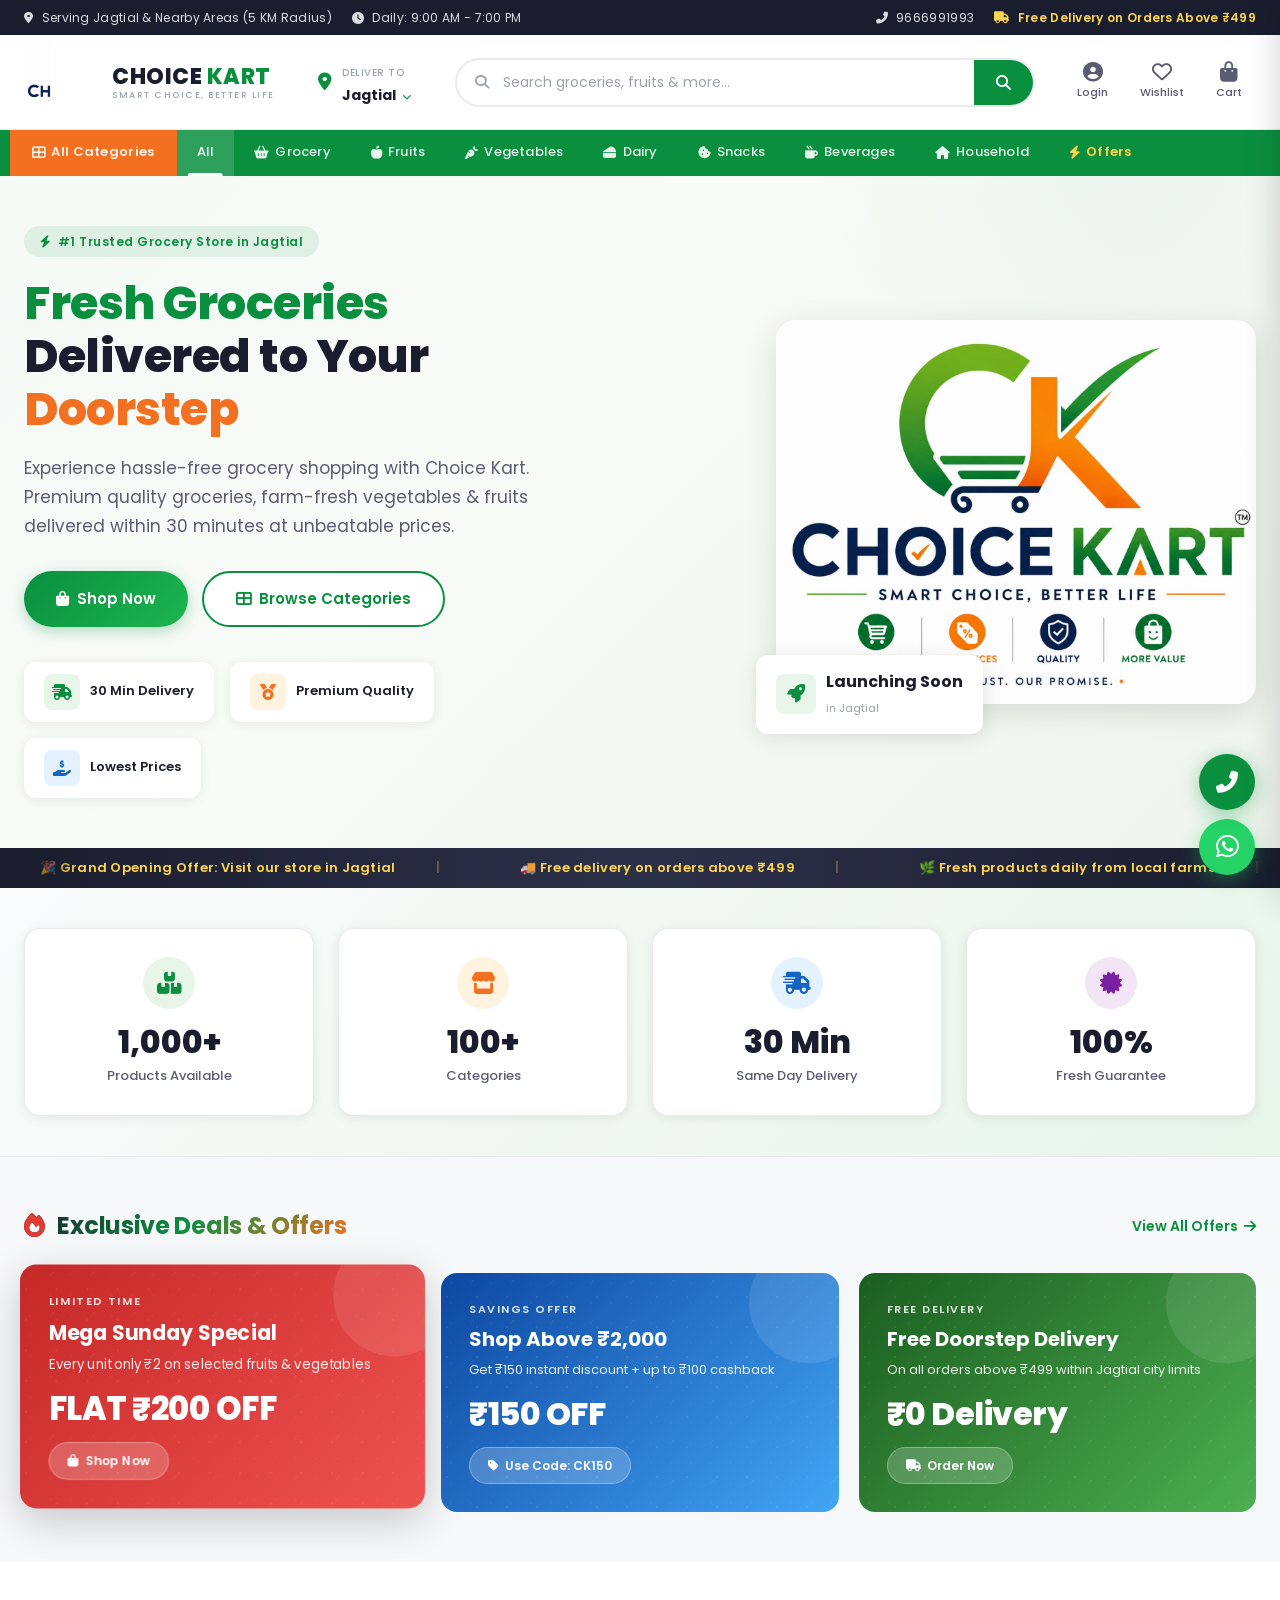
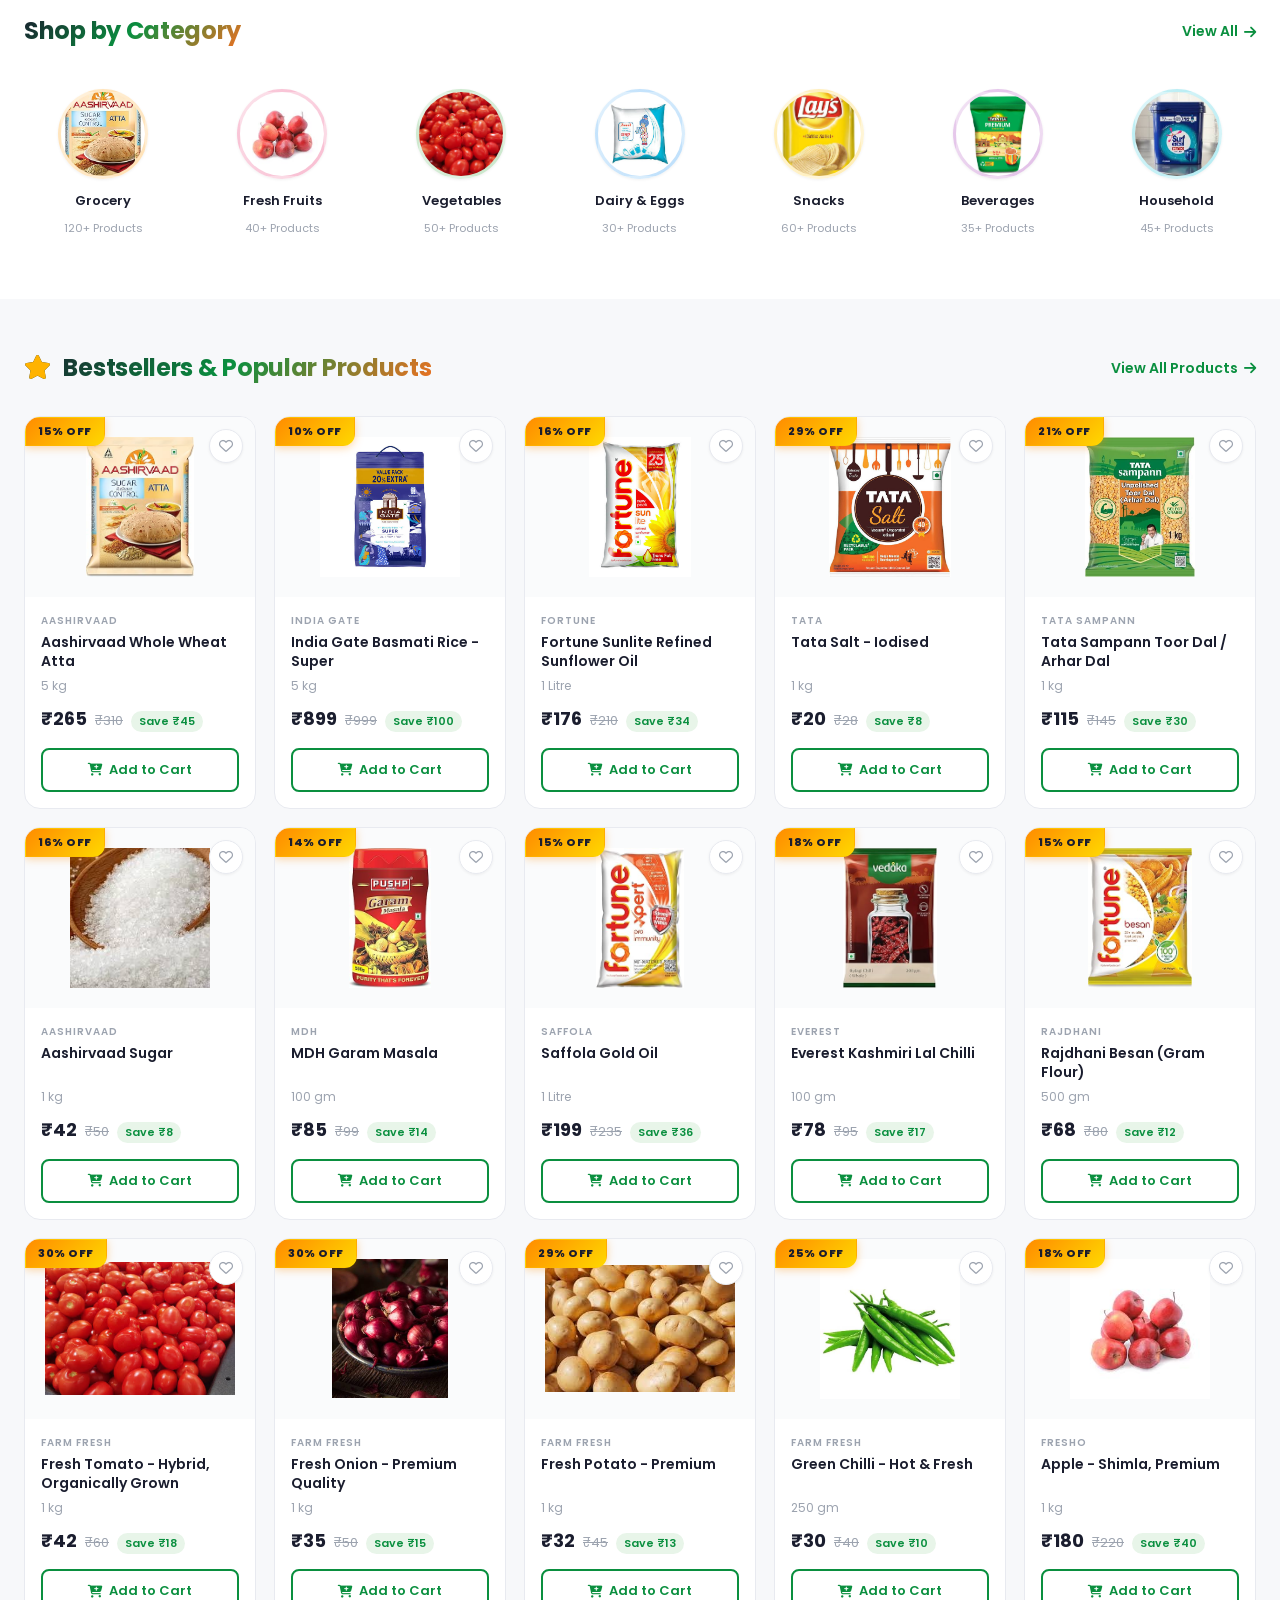
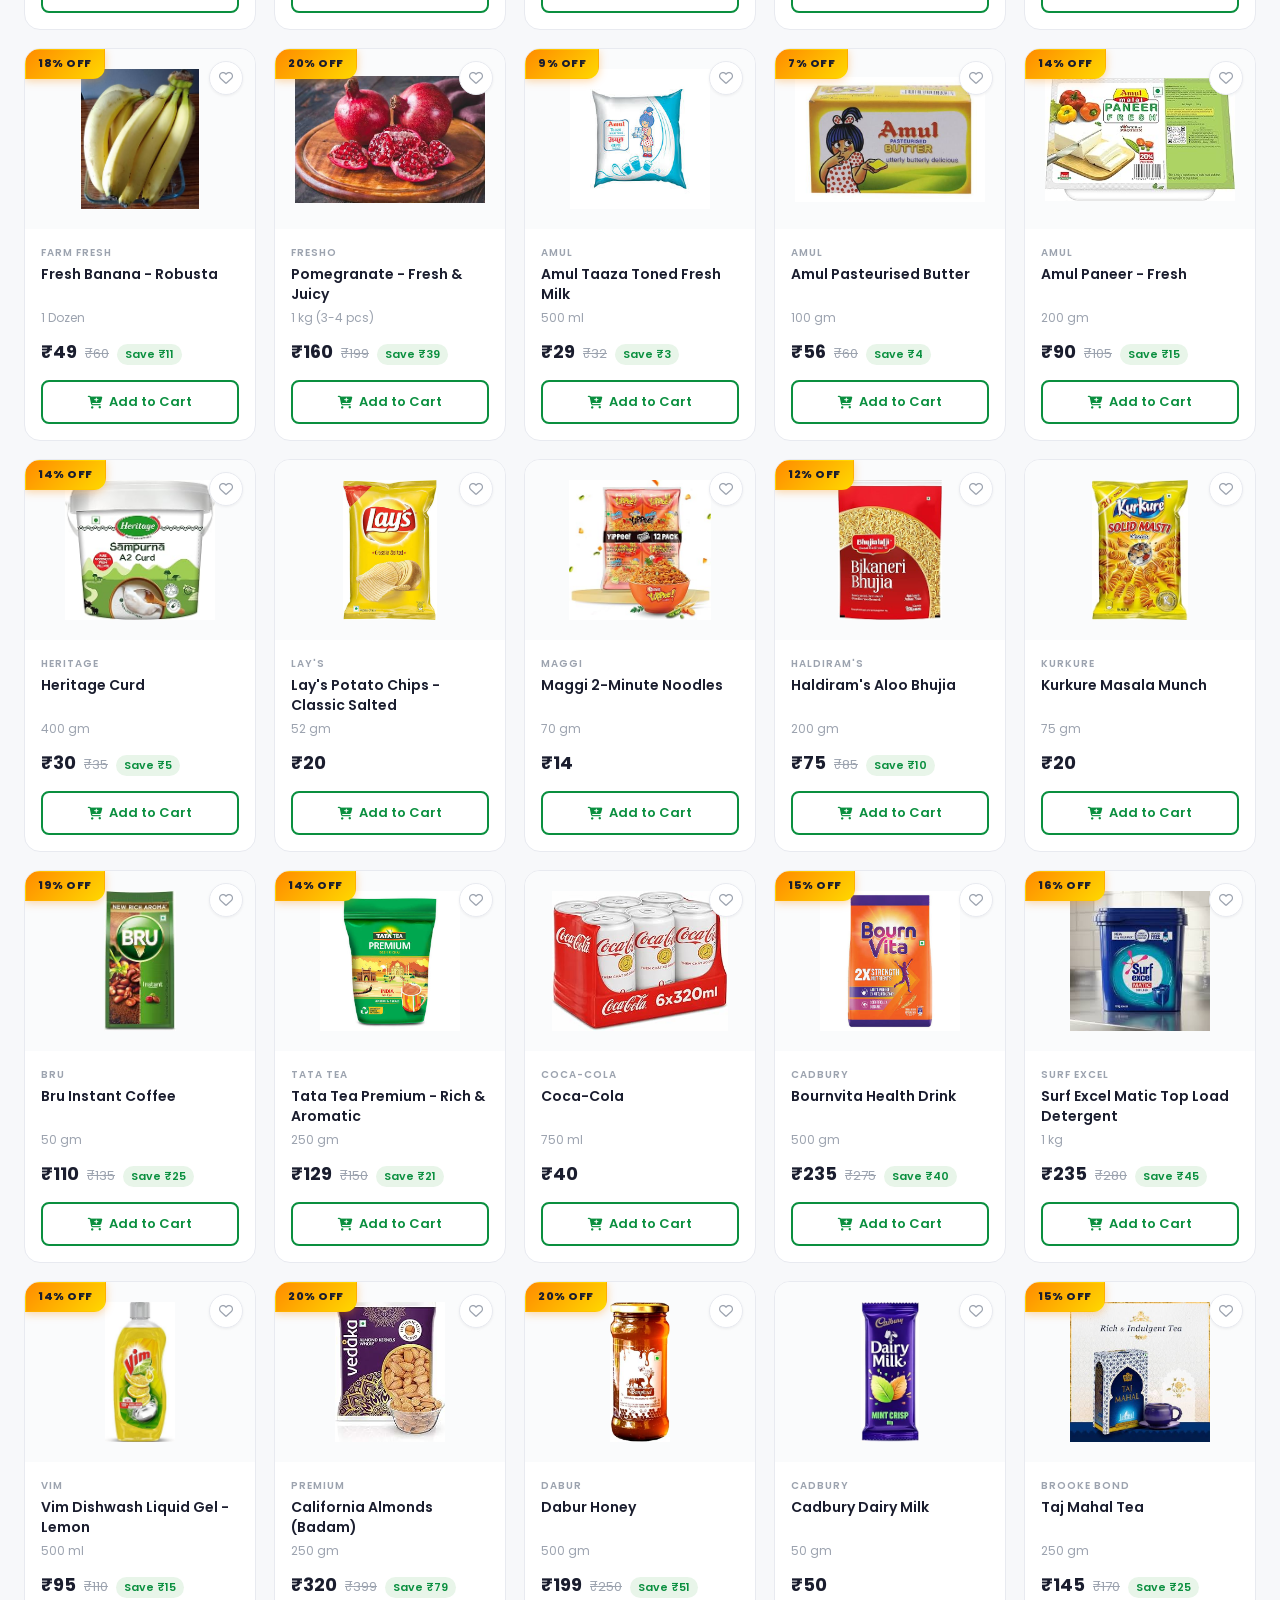
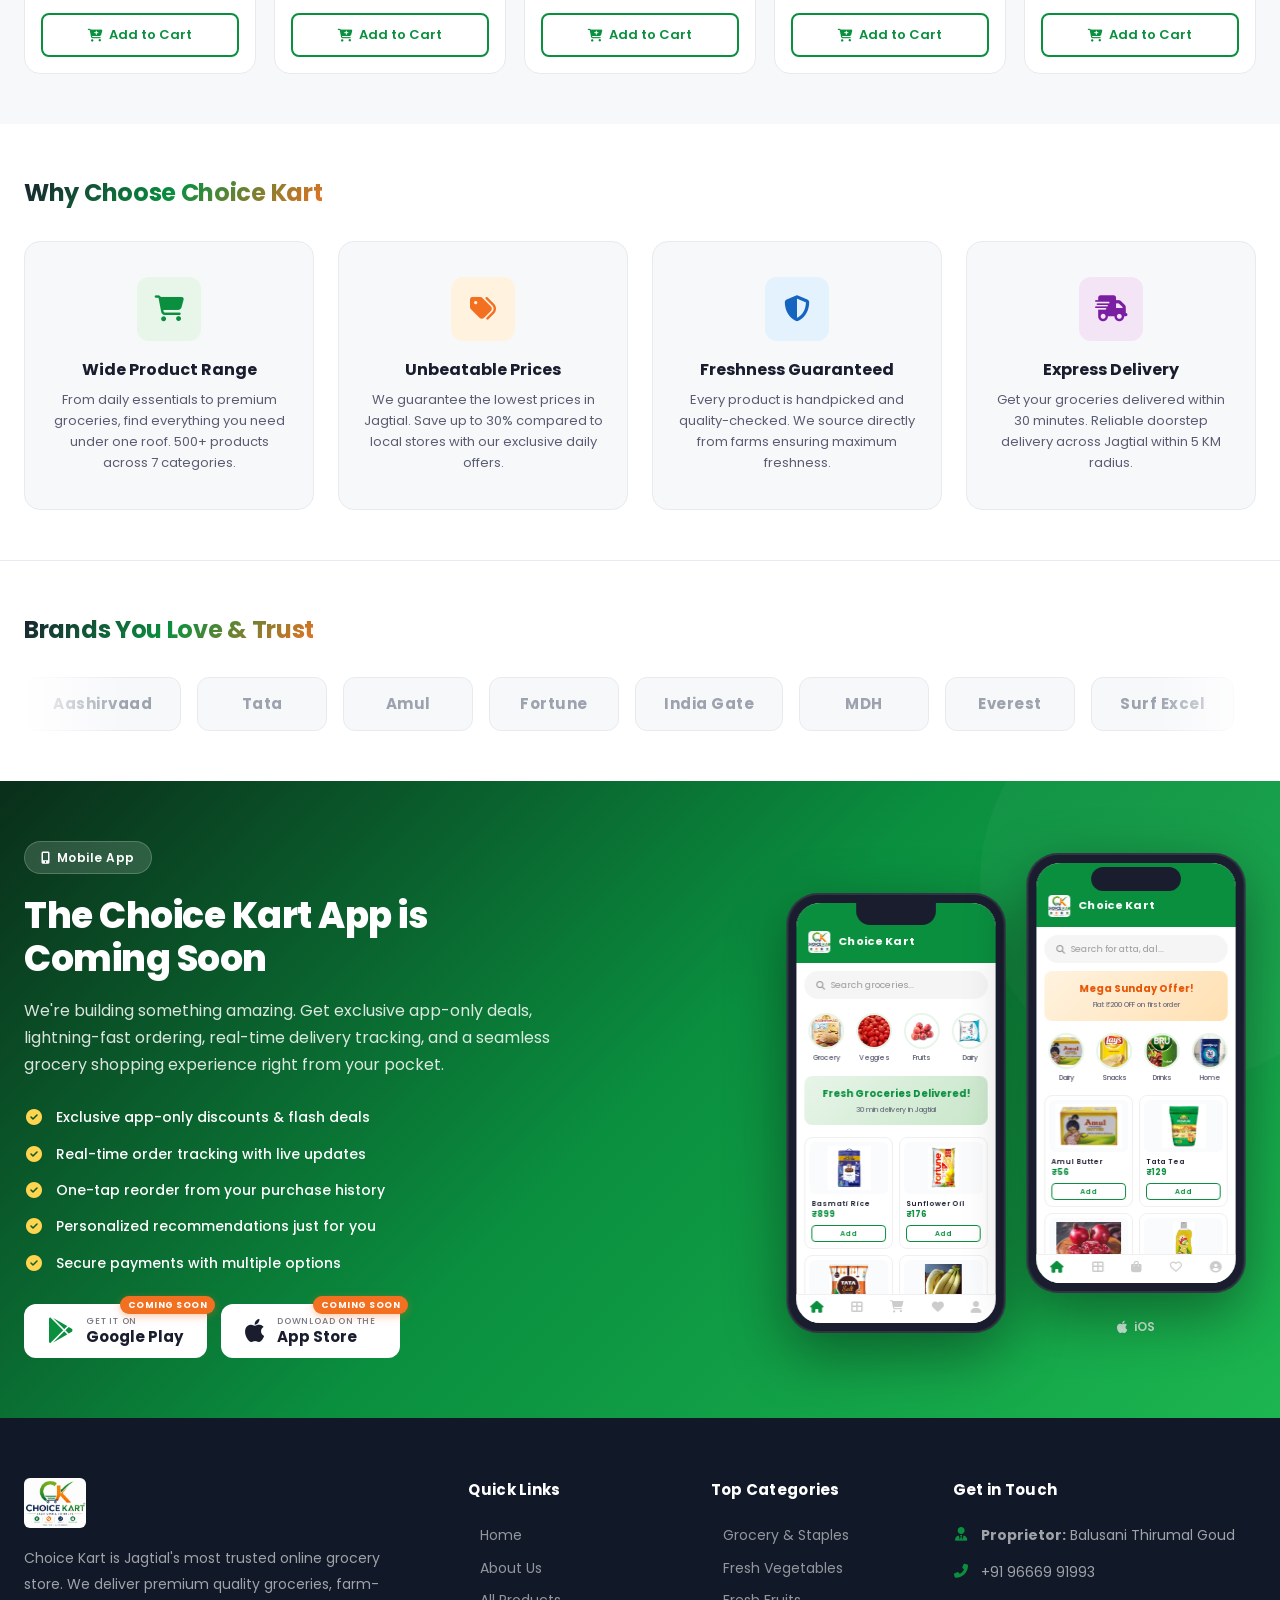
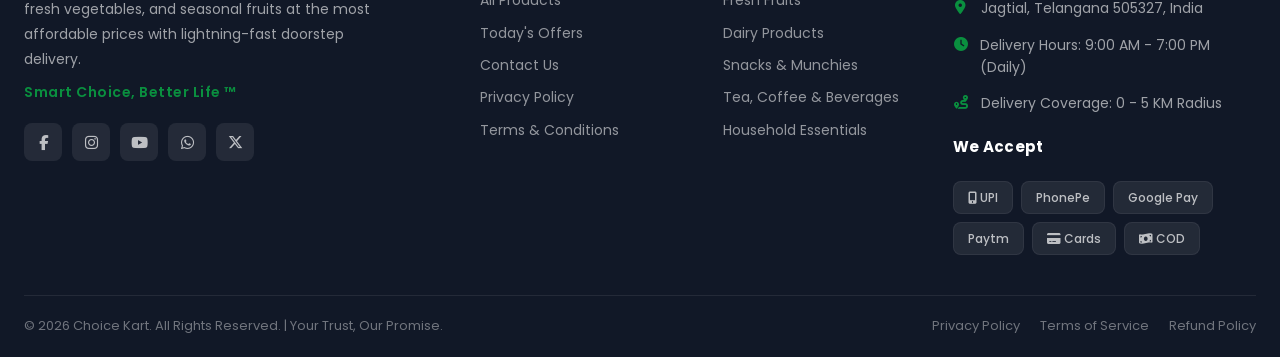
==== Website/index.html @ 551d1c38 "Fix header: CK icon (clipped from jpeg) | CHOICE KART | Deliver to | Search - CK cart icon clipped f" ====
<!DOCTYPE html>
<html lang="en">
<head>
    <meta charset="UTF-8">
    <meta name="viewport" content="width=device-width, initial-scale=1.0">
    <meta name="description" content="Choice Kart - Your trusted online grocery store in Jagtial. Fresh vegetables, fruits & groceries delivered to your doorstep within 30 minutes. Smart Choice, Better Life.">
    <meta name="keywords" content="Choice Kart, Jagtial grocery delivery, online grocery Jagtial, fresh vegetables Jagtial, fresh fruits delivery, doorstep grocery delivery Telangana">
    <meta name="author" content="Choice Kart - Balusani Thirumal Goud">

    <!-- Open Graph -->
    <meta property="og:title" content="Choice Kart - Smart Choice, Better Life">
    <meta property="og:description" content="Fresh groceries, vegetables & fruits delivered to your doorstep in Jagtial. Best prices guaranteed.">
    <meta property="og:image" content="assets/images/logo.jpeg">
    <meta property="og:type" content="website">

    <title>Choice Kart - Smart Choice, Better Life | Fresh Grocery Delivery in Jagtial</title>

    <!-- Favicon -->
    <link rel="icon" type="image/jpeg" href="assets/images/logo.jpeg">

    <!-- Font Awesome -->
    <link rel="stylesheet" href="https://cdnjs.cloudflare.com/ajax/libs/font-awesome/6.5.1/css/all.min.css">

    <!-- Google Fonts -->
    <link rel="preconnect" href="https://fonts.googleapis.com">
    <link rel="preconnect" href="https://fonts.gstatic.com" crossorigin>
    <link href="https://fonts.googleapis.com/css2?family=Poppins:wght@300;400;500;600;700;800;900&display=swap" rel="stylesheet">

    <!-- Stylesheet -->
    <link rel="stylesheet" href="css/style.css">
</head>
<body>

    <!-- ===== TOP BAR ===== -->
    <div class="top-bar">
        <div class="container">
            <div class="top-bar-left">
                <span><i class="fas fa-map-marker-alt"></i> Serving Jagtial &amp; Nearby Areas (5 KM Radius)</span>
                <span><i class="fas fa-clock"></i> Daily: 9:00 AM - 7:00 PM</span>
            </div>
            <div class="top-bar-right">
                <a href="tel:9666991993"><i class="fas fa-phone-alt"></i> 9666991993</a>
                <span class="highlight"><i class="fas fa-truck"></i> Free Delivery on Orders Above &#8377;499</span>
            </div>
        </div>
    </div>

    <!-- ===== HEADER ===== -->
    <header class="header">
        <div class="container">
            <a href="index.html" class="logo">
                <img src="assets/images/logo.jpeg" alt="CK" class="logo-img">
            </a>

            <a href="index.html" class="logo-brand">
                <span class="brand-name"><span class="brand-choice">CHOICE</span> <span class="brand-kart">KART</span></span>
                <span class="brand-tagline">Smart Choice, Better Life</span>
            </a>

            <div class="deliver-to">
                <i class="fas fa-map-marker-alt"></i>
                <div class="deliver-to-text">
                    <small>Deliver to</small>
                    <strong>Jagtial <i class="fas fa-chevron-down" style="font-size:9px; margin-left:3px;"></i></strong>
                </div>
            </div>

            <form class="search-bar" id="search-form">
                <i class="fas fa-search search-icon-left"></i>
                <input type="text" id="search-input" placeholder="Search groceries, fruits & more...">
                <button type="submit"><i class="fas fa-search"></i></button>
            </form>

            <div class="header-actions">
                <button class="mobile-menu-btn" id="mobile-menu-btn">
                    <i class="fas fa-bars"></i>
                </button>
                <a href="#" class="header-action" onclick="openLoginModal(); return false;">
                    <i class="fas fa-user-circle"></i>
                    <span>Login</span>
                </a>
                <a href="#" class="header-action" onclick="showToast('Wishlist feature coming soon! Stay tuned.'); return false;">
                    <i class="far fa-heart"></i>
                    <span>Wishlist</span>
                </a>
                <a href="#" class="header-action" onclick="openCart(); return false;">
                    <i class="fas fa-shopping-bag"></i>
                    <span class="badge cart-badge" style="display:none;">0</span>
                    <span>Cart</span>
                </a>
            </div>
        </div>
    </header>

    <!-- ===== CATEGORY NAV ===== -->
    <nav class="category-nav">
        <div class="container">
            <a href="#" class="all-categories"><i class="fas fa-th-large"></i> All Categories</a>
            <a href="#" class="active" onclick="filterByCategory('all', this); return false;">All</a>
            <a href="#" onclick="filterByCategory('grocery', this); return false;"><i class="fas fa-shopping-basket"></i> Grocery</a>
            <a href="#" onclick="filterByCategory('fruits', this); return false;"><i class="fas fa-apple-alt"></i> Fruits</a>
            <a href="#" onclick="filterByCategory('vegetables', this); return false;"><i class="fas fa-carrot"></i> Vegetables</a>
            <a href="#" onclick="filterByCategory('dairy', this); return false;"><i class="fas fa-cheese"></i> Dairy</a>
            <a href="#" onclick="filterByCategory('snacks', this); return false;"><i class="fas fa-cookie-bite"></i> Snacks</a>
            <a href="#" onclick="filterByCategory('beverages', this); return false;"><i class="fas fa-mug-hot"></i> Beverages</a>
            <a href="#" onclick="filterByCategory('household', this); return false;"><i class="fas fa-home"></i> Household</a>
            <a href="#" class="offers-link"><i class="fas fa-bolt"></i> Offers</a>
        </div>
    </nav>

    <!-- ===== HERO BANNER ===== -->
    <section class="hero">
        <div class="container">
            <div class="hero-content">
                <div class="hero-badge">
                    <i class="fas fa-bolt"></i> #1 Trusted Grocery Store in Jagtial
                </div>
                <h1>
                    <span class="text-green">Fresh Groceries</span><br>
                    Delivered to Your<br>
                    <span class="text-orange">Doorstep</span>
                </h1>
                <p>Experience hassle-free grocery shopping with Choice Kart. Premium quality groceries, farm-fresh vegetables &amp; fruits delivered within 30 minutes at unbeatable prices.</p>
                <div class="hero-buttons">
                    <a href="#products-section" class="btn-primary">
                        <i class="fas fa-shopping-bag"></i> Shop Now
                    </a>
                    <a href="#categories-section" class="btn-outline">
                        <i class="fas fa-th-large"></i> Browse Categories
                    </a>
                </div>
                <div class="hero-features">
                    <div class="hero-feature">
                        <div class="feature-icon green"><i class="fas fa-shipping-fast"></i></div>
                        <span>30 Min Delivery</span>
                    </div>
                    <div class="hero-feature">
                        <div class="feature-icon orange"><i class="fas fa-medal"></i></div>
                        <span>Premium Quality</span>
                    </div>
                    <div class="hero-feature">
                        <div class="feature-icon blue"><i class="fas fa-hand-holding-usd"></i></div>
                        <span>Lowest Prices</span>
                    </div>
                </div>
            </div>
            <div class="hero-image">
                <img src="assets/images/logo.jpeg" alt="Choice Kart - Fresh Groceries Delivered">
                <div class="hero-stats">
                    <div class="stat-icon"><i class="fas fa-rocket"></i></div>
                    <div class="stat-text">
                        <strong>Launching Soon</strong>
                        <small>in Jagtial</small>
                    </div>
                </div>
            </div>
        </div>
    </section>

    <!-- ===== PROMOTIONAL TICKER ===== -->
    <div class="promo-ticker">
        <div class="ticker-content">
            <span>&#127881; Grand Opening Offer: Visit our store in Jagtial</span>
            <span>&#128666; Free delivery on orders above &#8377;499</span>
            <span>&#127807; Fresh products daily from local farms</span>
            <span>&#9889; 30-minute express delivery in Jagtial</span>
            <span>&#127881; Grand Opening Offer: Visit our store in Jagtial</span>
            <span>&#128666; Free delivery on orders above &#8377;499</span>
            <span>&#127807; Fresh products daily from local farms</span>
            <span>&#9889; 30-minute express delivery in Jagtial</span>
        </div>
    </div>

    <!-- ===== TRUST BADGES / STATS ===== -->
    <section class="trust-section fade-in-up">
        <div class="container">
            <div class="trust-badges-grid">
                <div class="trust-badge">
                    <div class="trust-icon green"><i class="fas fa-boxes"></i></div>
                    <div class="counter-value" data-target="1000">0</div>
                    <div class="counter-label">Products Available</div>
                </div>
                <div class="trust-badge">
                    <div class="trust-icon orange"><i class="fas fa-store"></i></div>
                    <div class="counter-value" data-target="100" data-suffix="+">0</div>
                    <div class="counter-label">Categories</div>
                </div>
                <div class="trust-badge">
                    <div class="trust-icon blue"><i class="fas fa-shipping-fast"></i></div>
                    <div class="counter-value" data-target="30" data-suffix=" Min">0</div>
                    <div class="counter-label">Same Day Delivery</div>
                </div>
                <div class="trust-badge">
                    <div class="trust-icon purple"><i class="fas fa-certificate"></i></div>
                    <div class="counter-value" data-target="100" data-suffix="%">0</div>
                    <div class="counter-label">Fresh Guarantee</div>
                </div>
            </div>
        </div>
    </section>

    <!-- ===== OFFERS SECTION ===== -->
    <section class="section fade-in-up">
        <div class="container">
            <div class="section-header">
                <h2><i class="fas fa-fire" style="color:#E53935;"></i> Exclusive Deals &amp; Offers</h2>
                <a href="#" class="view-all">View All Offers <i class="fas fa-arrow-right"></i></a>
            </div>
            <div class="offers-grid">
                <div class="offer-card mega">
                    <span class="offer-label">Limited Time</span>
                    <h3>Mega Sunday Special</h3>
                    <p>Every unit only &#8377;2 on selected fruits &amp; vegetables</p>
                    <div class="offer-value">FLAT &#8377;200 OFF</div>
                    <a href="#" class="offer-btn"><i class="fas fa-shopping-bag"></i> Shop Now</a>
                </div>
                <div class="offer-card savings">
                    <span class="offer-label">Savings Offer</span>
                    <h3>Shop Above &#8377;2,000</h3>
                    <p>Get &#8377;150 instant discount + up to &#8377;100 cashback</p>
                    <div class="offer-value">&#8377;150 OFF</div>
                    <a href="#" class="offer-btn"><i class="fas fa-tag"></i> Use Code: CK150</a>
                </div>
                <div class="offer-card delivery">
                    <span class="offer-label">Free Delivery</span>
                    <h3>Free Doorstep Delivery</h3>
                    <p>On all orders above &#8377;499 within Jagtial city limits</p>
                    <div class="offer-value">&#8377;0 Delivery</div>
                    <a href="#" class="offer-btn"><i class="fas fa-truck"></i> Order Now</a>
                </div>
            </div>
        </div>
    </section>

    <!-- ===== SHOP BY CATEGORY ===== -->
    <section class="section section-white fade-in-up" id="categories-section">
        <div class="container">
            <div class="section-header">
                <h2>Shop by Category</h2>
                <a href="#" class="view-all">View All <i class="fas fa-arrow-right"></i></a>
            </div>
            <div class="categories-grid">
                <div class="category-card" data-category="grocery">
                    <div class="category-icon grocery">
                        <img src="assets/images/products/flour/aashirvaad-whole-wheat-atta.jpg" alt="Grocery">
                    </div>
                    <h4>Grocery</h4>
                    <span class="category-count">120+ Products</span>
                </div>
                <div class="category-card" data-category="fruits">
                    <div class="category-icon fruits">
                        <img src="assets/images/downloads/Apple - Shimla, Premium.jpg" alt="Fruits">
                    </div>
                    <h4>Fresh Fruits</h4>
                    <span class="category-count">40+ Products</span>
                </div>
                <div class="category-card" data-category="vegetables">
                    <div class="category-icon vegetables">
                        <img src="assets/images/downloads/Fresh Tomato - Hybrid, Organically Grown.jpg" alt="Vegetables">
                    </div>
                    <h4>Vegetables</h4>
                    <span class="category-count">50+ Products</span>
                </div>
                <div class="category-card" data-category="dairy">
                    <div class="category-icon dairy">
                        <img src="assets/images/downloads/Amul Taaza Toned Fresh Milk.jpg" alt="Dairy">
                    </div>
                    <h4>Dairy &amp; Eggs</h4>
                    <span class="category-count">30+ Products</span>
                </div>
                <div class="category-card" data-category="snacks">
                    <div class="category-icon snacks">
                        <img src="assets/images/downloads/Lay's Potato Chips - Classic Salted.jpg" alt="Snacks">
                    </div>
                    <h4>Snacks</h4>
                    <span class="category-count">60+ Products</span>
                </div>
                <div class="category-card" data-category="beverages">
                    <div class="category-icon beverages">
                        <img src="assets/images/downloads/Tata Tea Premium - Rich & Aromatic.jpg" alt="Beverages">
                    </div>
                    <h4>Beverages</h4>
                    <span class="category-count">35+ Products</span>
                </div>
                <div class="category-card" data-category="household">
                    <div class="category-icon household">
                        <img src="assets/images/downloads/Surf Excel Matic Top Load Detergent.jpg" alt="Household">
                    </div>
                    <h4>Household</h4>
                    <span class="category-count">45+ Products</span>
                </div>
            </div>
        </div>
    </section>

    <!-- ===== PRODUCTS SECTION ===== -->
    <section class="section fade-in-up" id="products-section">
        <div class="container">
            <div class="section-header">
                <h2><i class="fas fa-star" style="color:#FFB300;"></i> Bestsellers &amp; Popular Products</h2>
                <a href="#" class="view-all">View All Products <i class="fas fa-arrow-right"></i></a>
            </div>
            <div class="products-grid" id="products-grid">
                <!-- Products rendered by JavaScript -->
            </div>
        </div>
    </section>

    <!-- ===== WHY CHOOSE US ===== -->
    <section class="section section-white fade-in-up">
        <div class="container">
            <div class="section-header">
                <h2>Why Choose Choice Kart</h2>
            </div>
            <div class="why-us-grid">
                <div class="why-us-card">
                    <div class="why-us-icon green"><i class="fas fa-shopping-cart"></i></div>
                    <h4>Wide Product Range</h4>
                    <p>From daily essentials to premium groceries, find everything you need under one roof. 500+ products across 7 categories.</p>
                </div>
                <div class="why-us-card">
                    <div class="why-us-icon orange"><i class="fas fa-tags"></i></div>
                    <h4>Unbeatable Prices</h4>
                    <p>We guarantee the lowest prices in Jagtial. Save up to 30% compared to local stores with our exclusive daily offers.</p>
                </div>
                <div class="why-us-card">
                    <div class="why-us-icon blue"><i class="fas fa-shield-alt"></i></div>
                    <h4>Freshness Guaranteed</h4>
                    <p>Every product is handpicked and quality-checked. We source directly from farms ensuring maximum freshness.</p>
                </div>
                <div class="why-us-card">
                    <div class="why-us-icon purple"><i class="fas fa-shipping-fast"></i></div>
                    <h4>Express Delivery</h4>
                    <p>Get your groceries delivered within 30 minutes. Reliable doorstep delivery across Jagtial within 5 KM radius.</p>
                </div>
            </div>
        </div>
    </section>

    <!-- ===== TRUSTED BRANDS ===== -->
    <section class="brands-section fade-in-up">
        <div class="container">
            <div class="section-header">
                <h2>Brands You Love &amp; Trust</h2>
            </div>
            <div class="brands-marquee">
                <div class="brands-track">
                    <div class="brand-card"><span class="brand-logo">Aashirvaad</span></div>
                    <div class="brand-card"><span class="brand-logo">Tata</span></div>
                    <div class="brand-card"><span class="brand-logo">Amul</span></div>
                    <div class="brand-card"><span class="brand-logo">Fortune</span></div>
                    <div class="brand-card"><span class="brand-logo">India Gate</span></div>
                    <div class="brand-card"><span class="brand-logo">MDH</span></div>
                    <div class="brand-card"><span class="brand-logo">Everest</span></div>
                    <div class="brand-card"><span class="brand-logo">Surf Excel</span></div>
                    <div class="brand-card"><span class="brand-logo">Haldiram's</span></div>
                    <div class="brand-card"><span class="brand-logo">Maggi</span></div>
                    <div class="brand-card"><span class="brand-logo">Cadbury</span></div>
                    <div class="brand-card"><span class="brand-logo">Lay's</span></div>
                    <div class="brand-card"><span class="brand-logo">Dabur</span></div>
                    <div class="brand-card"><span class="brand-logo">Britannia</span></div>
                    <div class="brand-card"><span class="brand-logo">Saffola</span></div>
                    <div class="brand-card"><span class="brand-logo">Nescafe</span></div>
                    <div class="brand-card"><span class="brand-logo">Bru</span></div>
                    <div class="brand-card"><span class="brand-logo">Vim</span></div>
                    <div class="brand-card"><span class="brand-logo">Heritage</span></div>
                    <div class="brand-card"><span class="brand-logo">Kurkure</span></div>
                    <div class="brand-card"><span class="brand-logo">Coca-Cola</span></div>
                    <div class="brand-card"><span class="brand-logo">Pepsi</span></div>
                    <div class="brand-card"><span class="brand-logo">Bournvita</span></div>
                    <div class="brand-card"><span class="brand-logo">Horlicks</span></div>
                    <div class="brand-card"><span class="brand-logo">Rajdhani</span></div>
                    <div class="brand-card"><span class="brand-logo">Dettol</span></div>
                    <div class="brand-card"><span class="brand-logo">Colgate</span></div>
                    <div class="brand-card"><span class="brand-logo">Harpic</span></div>
                    <div class="brand-card"><span class="brand-logo">Patanjali</span></div>
                    <div class="brand-card"><span class="brand-logo">Kissan</span></div>
                    <!-- Duplicate for seamless scroll -->
                    <div class="brand-card"><span class="brand-logo">Aashirvaad</span></div>
                    <div class="brand-card"><span class="brand-logo">Tata</span></div>
                    <div class="brand-card"><span class="brand-logo">Amul</span></div>
                    <div class="brand-card"><span class="brand-logo">Fortune</span></div>
                    <div class="brand-card"><span class="brand-logo">India Gate</span></div>
                    <div class="brand-card"><span class="brand-logo">MDH</span></div>
                    <div class="brand-card"><span class="brand-logo">Everest</span></div>
                    <div class="brand-card"><span class="brand-logo">Surf Excel</span></div>
                    <div class="brand-card"><span class="brand-logo">Haldiram's</span></div>
                    <div class="brand-card"><span class="brand-logo">Maggi</span></div>
                    <div class="brand-card"><span class="brand-logo">Cadbury</span></div>
                    <div class="brand-card"><span class="brand-logo">Lay's</span></div>
                    <div class="brand-card"><span class="brand-logo">Dabur</span></div>
                    <div class="brand-card"><span class="brand-logo">Britannia</span></div>
                    <div class="brand-card"><span class="brand-logo">Saffola</span></div>
                    <div class="brand-card"><span class="brand-logo">Nescafe</span></div>
                    <div class="brand-card"><span class="brand-logo">Bru</span></div>
                    <div class="brand-card"><span class="brand-logo">Vim</span></div>
                    <div class="brand-card"><span class="brand-logo">Heritage</span></div>
                    <div class="brand-card"><span class="brand-logo">Kurkure</span></div>
                </div>
            </div>
        </div>
    </section>

    <!-- ===== DOWNLOAD APP SECTION ===== -->
    <section class="app-section fade-in-up">
        <div class="container">
            <div class="app-content">
                <div class="app-badge">
                    <i class="fas fa-mobile-alt"></i> Mobile App
                </div>
                <h2>The Choice Kart App is Coming Soon</h2>
                <p>We're building something amazing. Get exclusive app-only deals, lightning-fast ordering, real-time delivery tracking, and a seamless grocery shopping experience right from your pocket.</p>
                <ul class="app-features">
                    <li><i class="fas fa-check-circle"></i> Exclusive app-only discounts &amp; flash deals</li>
                    <li><i class="fas fa-check-circle"></i> Real-time order tracking with live updates</li>
                    <li><i class="fas fa-check-circle"></i> One-tap reorder from your purchase history</li>
                    <li><i class="fas fa-check-circle"></i> Personalized recommendations just for you</li>
                    <li><i class="fas fa-check-circle"></i> Secure payments with multiple options</li>
                </ul>
                <div class="app-buttons">
                    <div class="app-btn">
                        <i class="fab fa-google-play" style="color:#0A8F3F;"></i>
                        <div class="btn-label">
                            <small>GET IT ON</small>
                            <strong>Google Play</strong>
                        </div>
                        <span class="coming-soon-tag">Coming Soon</span>
                    </div>
                    <div class="app-btn">
                        <i class="fab fa-apple" style="color:#1A1D2E;"></i>
                        <div class="btn-label">
                            <small>Download on the</small>
                            <strong>App Store</strong>
                        </div>
                        <span class="coming-soon-tag">Coming Soon</span>
                    </div>
                </div>
            </div>
            <div class="app-image">
                <!-- Android Phone Mockup -->
                <div class="phone-wrapper">
                    <div class="phone-mockup android">
                        <div class="phone-notch"></div>
                        <div class="phone-screen">
                            <div class="mini-app-header">
                                <img src="assets/images/logo.jpeg" alt="CK" class="mini-logo">
                                <span>Choice Kart</span>
                            </div>
                            <div class="mini-search"><i class="fas fa-search"></i> Search groceries...</div>
                            <div class="mini-categories">
                                <div class="mini-cat">
                                    <div class="mini-cat-circle"><img src="assets/images/products/flour/aashirvaad-whole-wheat-atta.jpg" alt=""></div>
                                    <span>Grocery</span>
                                </div>
                                <div class="mini-cat">
                                    <div class="mini-cat-circle"><img src="assets/images/downloads/Fresh Tomato - Hybrid, Organically Grown.jpg" alt=""></div>
                                    <span>Veggies</span>
                                </div>
                                <div class="mini-cat">
                                    <div class="mini-cat-circle"><img src="assets/images/downloads/Apple - Shimla, Premium.jpg" alt=""></div>
                                    <span>Fruits</span>
                                </div>
                                <div class="mini-cat">
                                    <div class="mini-cat-circle"><img src="assets/images/downloads/Amul Taaza Toned Fresh Milk.jpg" alt=""></div>
                                    <span>Dairy</span>
                                </div>
                            </div>
                            <div class="mini-banner">
                                <h4>Fresh Groceries Delivered!</h4>
                                <p>30 min delivery in Jagtial</p>
                            </div>
                            <div class="mini-products">
                                <div class="mini-product">
                                    <div class="mini-product-img"><img src="assets/images/downloads/India Gate Basmati Rice - Super.jpg" alt=""></div>
                                    <div class="mini-product-name">Basmati Rice</div>
                                    <div class="mini-product-price">&#8377;899</div>
                                    <div class="mini-product-btn">Add</div>
                                </div>
                                <div class="mini-product">
                                    <div class="mini-product-img"><img src="assets/images/downloads/Fortune Sunlite Refined Sunflower Oil.jpg" alt=""></div>
                                    <div class="mini-product-name">Sunflower Oil</div>
                                    <div class="mini-product-price">&#8377;176</div>
                                    <div class="mini-product-btn">Add</div>
                                </div>
                                <div class="mini-product">
                                    <div class="mini-product-img"><img src="assets/images/downloads/Tata Salt - Iodised.jpg" alt=""></div>
                                    <div class="mini-product-name">Tata Salt</div>
                                    <div class="mini-product-price">&#8377;20</div>
                                    <div class="mini-product-btn">Add</div>
                                </div>
                                <div class="mini-product">
                                    <div class="mini-product-img"><img src="assets/images/downloads/Fresh Banana - Robusta.jpg" alt=""></div>
                                    <div class="mini-product-name">Fresh Banana</div>
                                    <div class="mini-product-price">&#8377;49</div>
                                    <div class="mini-product-btn">Add</div>
                                </div>
                            </div>
                            <div class="mini-bottom-bar">
                                <i class="fas fa-home active-icon"></i>
                                <i class="fas fa-th-large"></i>
                                <i class="fas fa-shopping-cart"></i>
                                <i class="fas fa-heart"></i>
                                <i class="fas fa-user"></i>
                            </div>
                        </div>
                    </div>
                    <div class="phone-label"><i class="fab fa-android"></i> Android</div>
                </div>

                <!-- iOS Phone Mockup -->
                <div class="phone-wrapper">
                    <div class="phone-mockup ios">
                        <div class="phone-notch dynamic-island"></div>
                        <div class="phone-screen">
                            <div class="mini-app-header" style="padding-top:32px;">
                                <img src="assets/images/logo.jpeg" alt="CK" class="mini-logo">
                                <span>Choice Kart</span>
                            </div>
                            <div class="mini-search"><i class="fas fa-search"></i> Search for atta, dal...</div>
                            <div class="mini-banner" style="background: linear-gradient(135deg, #FFF3E0, #FFE0B2);">
                                <h4 style="color: #E65100;">Mega Sunday Offer!</h4>
                                <p>Flat &#8377;200 OFF on first order</p>
                            </div>
                            <div class="mini-categories">
                                <div class="mini-cat">
                                    <div class="mini-cat-circle"><img src="assets/images/downloads/Amul Pasteurised Butter.jpg" alt=""></div>
                                    <span>Dairy</span>
                                </div>
                                <div class="mini-cat">
                                    <div class="mini-cat-circle"><img src="assets/images/downloads/Lay's Potato Chips - Classic Salted.jpg" alt=""></div>
                                    <span>Snacks</span>
                                </div>
                                <div class="mini-cat">
                                    <div class="mini-cat-circle"><img src="assets/images/downloads/Bru Instant Coffee.jpg" alt=""></div>
                                    <span>Drinks</span>
                                </div>
                                <div class="mini-cat">
                                    <div class="mini-cat-circle"><img src="assets/images/downloads/Surf Excel Matic Top Load Detergent.jpg" alt=""></div>
                                    <span>Home</span>
                                </div>
                            </div>
                            <div class="mini-products">
                                <div class="mini-product">
                                    <div class="mini-product-img"><img src="assets/images/downloads/Amul Pasteurised Butter.jpg" alt=""></div>
                                    <div class="mini-product-name">Amul Butter</div>
                                    <div class="mini-product-price">&#8377;56</div>
                                    <div class="mini-product-btn">Add</div>
                                </div>
                                <div class="mini-product">
                                    <div class="mini-product-img"><img src="assets/images/downloads/Tata Tea Premium - Rich & Aromatic.jpg" alt=""></div>
                                    <div class="mini-product-name">Tata Tea</div>
                                    <div class="mini-product-price">&#8377;129</div>
                                    <div class="mini-product-btn">Add</div>
                                </div>
                                <div class="mini-product">
                                    <div class="mini-product-img"><img src="assets/images/downloads/Pomegranate - Fresh & Juicy.jpg" alt=""></div>
                                    <div class="mini-product-name">Pomegranate</div>
                                    <div class="mini-product-price">&#8377;160</div>
                                    <div class="mini-product-btn">Add</div>
                                </div>
                                <div class="mini-product">
                                    <div class="mini-product-img"><img src="assets/images/downloads/Vim Dishwash Liquid Gel - Lemon.jpg" alt=""></div>
                                    <div class="mini-product-name">Vim Liquid</div>
                                    <div class="mini-product-price">&#8377;95</div>
                                    <div class="mini-product-btn">Add</div>
                                </div>
                            </div>
                            <div class="mini-bottom-bar">
                                <i class="fas fa-home active-icon"></i>
                                <i class="fas fa-th-large"></i>
                                <i class="fas fa-shopping-bag"></i>
                                <i class="far fa-heart"></i>
                                <i class="fas fa-user-circle"></i>
                            </div>
                        </div>
                    </div>
                    <div class="phone-label"><i class="fab fa-apple"></i> iOS</div>
                </div>
            </div>
        </div>
    </section>

    <!-- ===== FOOTER ===== -->
    <footer class="footer">
        <div class="container">
            <div class="footer-grid">
                <!-- About -->
                <div class="footer-about">
                    <img src="assets/images/logo.jpeg" alt="Choice Kart">
                    <p>Choice Kart is Jagtial's most trusted online grocery store. We deliver premium quality groceries, farm-fresh vegetables, and seasonal fruits at the most affordable prices with lightning-fast doorstep delivery.</p>
                    <p class="tagline">Smart Choice, Better Life &trade;</p>
                    <div class="footer-social">
                        <a href="#" title="Facebook"><i class="fab fa-facebook-f"></i></a>
                        <a href="#" title="Instagram"><i class="fab fa-instagram"></i></a>
                        <a href="#" title="YouTube"><i class="fab fa-youtube"></i></a>
                        <a href="https://wa.me/919666991993" title="WhatsApp"><i class="fab fa-whatsapp"></i></a>
                        <a href="#" title="Twitter"><i class="fab fa-x-twitter"></i></a>
                    </div>
                </div>

                <!-- Quick Links -->
                <div>
                    <h4>Quick Links</h4>
                    <ul class="footer-links">
                        <li><a href="#">Home</a></li>
                        <li><a href="#">About Us</a></li>
                        <li><a href="#">All Products</a></li>
                        <li><a href="#">Today's Offers</a></li>
                        <li><a href="#">Contact Us</a></li>
                        <li><a href="#">Privacy Policy</a></li>
                        <li><a href="#">Terms &amp; Conditions</a></li>
                    </ul>
                </div>

                <!-- Categories -->
                <div>
                    <h4>Top Categories</h4>
                    <ul class="footer-links">
                        <li><a href="#">Grocery &amp; Staples</a></li>
                        <li><a href="#">Fresh Vegetables</a></li>
                        <li><a href="#">Fresh Fruits</a></li>
                        <li><a href="#">Dairy Products</a></li>
                        <li><a href="#">Snacks &amp; Munchies</a></li>
                        <li><a href="#">Tea, Coffee &amp; Beverages</a></li>
                        <li><a href="#">Household Essentials</a></li>
                    </ul>
                </div>

                <!-- Contact -->
                <div>
                    <h4>Get in Touch</h4>
                    <ul class="footer-contact">
                        <li>
                            <i class="fas fa-user-tie"></i>
                            <span><strong>Proprietor:</strong> Balusani Thirumal Goud</span>
                        </li>
                        <li>
                            <i class="fas fa-phone-alt"></i>
                            <span><a href="tel:9666991993" style="color:rgba(255,255,255,0.6);">+91 96669 91993</a></span>
                        </li>
                        <li>
                            <i class="fas fa-map-marker-alt"></i>
                            <span>Jagtial, Telangana 505327, India</span>
                        </li>
                        <li>
                            <i class="fas fa-clock"></i>
                            <span>Delivery Hours: 9:00 AM - 7:00 PM (Daily)</span>
                        </li>
                        <li>
                            <i class="fas fa-route"></i>
                            <span>Delivery Coverage: 0 - 5 KM Radius</span>
                        </li>
                    </ul>
                    <h4 style="margin-top:20px;">We Accept</h4>
                    <div class="payment-methods">
                        <span class="payment-chip"><i class="fas fa-mobile-alt"></i> UPI</span>
                        <span class="payment-chip">PhonePe</span>
                        <span class="payment-chip">Google Pay</span>
                        <span class="payment-chip">Paytm</span>
                        <span class="payment-chip"><i class="fas fa-credit-card"></i> Cards</span>
                        <span class="payment-chip"><i class="fas fa-money-bill-wave"></i> COD</span>
                    </div>
                </div>
            </div>

            <!-- Footer Bottom -->
            <div class="footer-bottom">
                <p>&copy; 2026 Choice Kart. All Rights Reserved. | Your Trust, Our Promise.</p>
                <div class="footer-bottom-links">
                    <a href="#">Privacy Policy</a>
                    <a href="#">Terms of Service</a>
                    <a href="#">Refund Policy</a>
                </div>
            </div>
        </div>
    </footer>

    <!-- ===== CART SIDEBAR ===== -->
    <div class="cart-overlay" id="cart-overlay"></div>
    <div class="cart-sidebar" id="cart-sidebar">
        <div class="cart-header">
            <h3><i class="fas fa-shopping-bag"></i> My Cart (<span class="cart-badge" id="cart-count">0</span> items)</h3>
            <button class="cart-close" onclick="closeCart()">&times;</button>
        </div>
        <div class="cart-items" id="cart-items"></div>
        <div class="cart-empty" id="cart-empty">
            <i class="fas fa-shopping-bag"></i>
            <p style="font-weight:600; color:#5A5D72; font-size:17px; margin-bottom:6px;">Your cart is empty</p>
            <p style="font-size:13px; color:#9CA3AF; margin-bottom:20px;">Browse our fresh groceries and add your favorite items.</p>
            <button class="cart-empty-btn continue-btn" onclick="closeCart(); document.getElementById('products-section').scrollIntoView({behavior:'smooth'});">
                <i class="fas fa-shopping-basket"></i> Continue Shopping
            </button>
            <button class="cart-empty-btn bestseller-btn" onclick="closeCart(); document.getElementById('products-section').scrollIntoView({behavior:'smooth'});">
                <i class="fas fa-star"></i> View Best Sellers
            </button>
            <div class="cart-empty-products" id="cart-empty-products"></div>
        </div>
        <div class="cart-footer" id="cart-footer" style="display:none;">
            <div class="cart-summary">
                <div class="cart-summary-row">
                    <span>Subtotal</span>
                    <span class="cart-total-amount">&#8377;0</span>
                </div>
                <div class="cart-summary-row">
                    <span>You Save</span>
                    <span id="cart-savings" style="color:#0A8F3F; font-weight:600;">&#8377;0</span>
                </div>
                <div class="cart-summary-row">
                    <span>Delivery</span>
                    <span style="color:#0A8F3F; font-weight:600;">FREE</span>
                </div>
                <div class="cart-summary-row total">
                    <span>Total Amount</span>
                    <span class="cart-total-amount">&#8377;0</span>
                </div>
            </div>
            <button class="checkout-btn" onclick="showToast('Checkout coming soon! Contact Choice Kart by Varnika Group Pvt Ltd at 9666991993')">
                <i class="fas fa-lock"></i> Proceed to Checkout
            </button>
        </div>
    </div>

    <!-- ===== FLOATING BUTTONS ===== -->
    <a href="https://wa.me/919666991993?text=Hi%20Choice%20Kart!%20I'd%20like%20to%20place%20an%20order%20for%20grocery%20delivery%20in%20Jagtial." class="whatsapp-float" target="_blank" title="Order on WhatsApp">
        <i class="fab fa-whatsapp"></i>
    </a>
    <a href="tel:9666991993" class="call-float" title="Call Us: 9666991993">
        <i class="fas fa-phone-alt"></i>
    </a>
    <button class="scroll-top" id="scroll-top" title="Back to Top">
        <i class="fas fa-arrow-up"></i>
    </button>

    <!-- ===== LOGIN MODAL ===== -->
    <div class="modal-overlay" id="login-overlay" onclick="closeLoginModal()"></div>
    <div class="login-modal" id="login-modal">
        <button class="modal-close" onclick="closeLoginModal()">&times;</button>
        <div class="modal-logo">
            <img src="assets/images/logo.jpeg" alt="Choice Kart">
        </div>
        <h3>Welcome to Choice Kart</h3>
        <p class="modal-tagline">Fast, Fresh &amp; Affordable Grocery Shopping</p>
        <p class="modal-subtitle">Login &amp; Account features are launching soon!</p>
        <div class="modal-features">
            <div class="modal-feature">
                <i class="fas fa-mobile-alt"></i>
                <span>OTP Login via Phone</span>
                <span class="coming-tag">Coming Soon</span>
            </div>
            <div class="modal-feature">
                <i class="fas fa-shopping-bag"></i>
                <span>Order History &amp; Tracking</span>
                <span class="coming-tag">Coming Soon</span>
            </div>
            <div class="modal-feature">
                <i class="fas fa-heart"></i>
                <span>Wishlist &amp; Saved Items</span>
                <span class="coming-tag">Coming Soon</span>
            </div>
            <div class="modal-feature">
                <i class="fas fa-gift"></i>
                <span>Rewards &amp; Coupons</span>
                <span class="coming-tag">Coming Soon</span>
            </div>
        </div>
        <div class="modal-divider"><span>Order Now Via</span></div>
        <div class="modal-actions">
            <a href="https://wa.me/919666991993?text=Hi%20Choice%20Kart!%20I'd%20like%20to%20place%20an%20order." class="modal-btn whatsapp-btn" target="_blank">
                <i class="fab fa-whatsapp"></i> WhatsApp Order
            </a>
            <a href="tel:9666991993" class="modal-btn call-btn">
                <i class="fas fa-phone-alt"></i> Call: 9666991993
            </a>
        </div>
        <p class="modal-footer-text">Choice Kart by Varnika Group Pvt Ltd</p>
    </div>

    <!-- JavaScript -->
    <script src="js/main.js"></script>

</body>
</html>
---- Website/css/style.css ----
/* ===== RESET & BASE ===== */
* {
    margin: 0;
    padding: 0;
    box-sizing: border-box;
}

:root {
    --primary: #0A8F3F;
    --primary-dark: #067A32;
    --primary-light: #E8F5E9;
    --primary-gradient: linear-gradient(135deg, #0A8F3F 0%, #1CB550 100%);
    --accent: #F37021;
    --accent-dark: #D4601A;
    --accent-light: #FFF3E0;
    --bg: #F7F8FA;
    --bg-white: #FFFFFF;
    --surface: #FFFFFF;
    --text-primary: #1A1D2E;
    --text-secondary: #5A5D72;
    --text-muted: #9CA3AF;
    --border: #E8EAF0;
    --shadow-sm: 0 1px 3px rgba(0,0,0,0.06);
    --shadow: 0 2px 12px rgba(0,0,0,0.08);
    --shadow-md: 0 4px 20px rgba(0,0,0,0.1);
    --shadow-lg: 0 8px 32px rgba(0,0,0,0.12);
    --shadow-hover: 0 8px 30px rgba(0,0,0,0.15);
    --radius: 8px;
    --radius-md: 12px;
    --radius-lg: 16px;
    --radius-xl: 20px;
    --radius-full: 9999px;
    --transition: all 0.3s cubic-bezier(0.4, 0, 0.2, 1);
}

html {
    scroll-behavior: smooth;
}

body {
    font-family: 'Poppins', -apple-system, BlinkMacSystemFont, 'Segoe UI', Roboto, sans-serif;
    background: var(--bg);
    color: var(--text-primary);
    line-height: 1.6;
    -webkit-font-smoothing: antialiased;
    overflow-x: hidden;
}

a {
    text-decoration: none;
    color: inherit;
}

ul { list-style: none; }

img {
    max-width: 100%;
    height: auto;
    display: block;
}

button {
    font-family: inherit;
}

.container {
    max-width: 1320px;
    margin: 0 auto;
    padding: 0 24px;
}

/* ===== TOP BAR ===== */
.top-bar {
    background: var(--text-primary);
    color: rgba(255,255,255,0.85);
    padding: 8px 0;
    font-size: 12px;
    font-weight: 400;
    letter-spacing: 0.3px;
}

.top-bar .container {
    display: flex;
    justify-content: space-between;
    align-items: center;
}

.top-bar-left, .top-bar-right {
    display: flex;
    align-items: center;
    gap: 20px;
}

.top-bar a {
    color: rgba(255,255,255,0.85);
    transition: var(--transition);
}

.top-bar a:hover { color: #fff; }

.top-bar i { margin-right: 5px; }

.top-bar .highlight {
    color: #FFD54F;
    font-weight: 600;
}

/* ===== HEADER ===== */
.header {
    background: var(--bg-white);
    box-shadow: 0 1px 0 var(--border);
    position: sticky;
    top: 0;
    z-index: 1000;
    transition: box-shadow 0.3s;
}

.header.scrolled {
    box-shadow: var(--shadow-md);
}

.header .container {
    display: flex;
    align-items: center;
    justify-content: space-between;
    padding: 12px 24px;
    gap: 24px;
}

.logo {
    flex-shrink: 0;
}

.logo .logo-img {
    height: 90px;
    width: 90px;
    object-fit: cover;
    object-position: left center;
    clip-path: inset(5% 55% 30% 0%);
    margin: -10px -30px -10px 0;
}

.logo-brand {
    flex-shrink: 0;
    display: flex;
    flex-direction: column;
    line-height: 1.15;
    text-decoration: none;
}

.brand-name {
    font-size: 22px;
    font-weight: 800;
    letter-spacing: 0.5px;
}

.brand-choice {
    color: #1A1D2E;
}

.brand-kart {
    color: #0A8F3F;
}

.brand-tagline {
    font-size: 9px;
    color: var(--text-muted);
    letter-spacing: 1.5px;
    text-transform: uppercase;
    font-weight: 500;
}

/* Deliver To */
.deliver-to {
    display: flex;
    align-items: center;
    gap: 10px;
    cursor: pointer;
    padding: 8px 14px;
    border-radius: var(--radius);
    transition: var(--transition);
    flex-shrink: 0;
    border: 1px solid transparent;
}

.deliver-to:hover {
    background: var(--primary-light);
    border-color: var(--border);
}

.deliver-to i {
    font-size: 18px;
    color: var(--primary);
}

.deliver-to-text small {
    font-size: 10px;
    color: var(--text-muted);
    text-transform: uppercase;
    letter-spacing: 0.5px;
    font-weight: 500;
}

.deliver-to-text strong {
    display: block;
    font-size: 14px;
    color: var(--text-primary);
}

/* Search Bar */
.search-bar {
    flex: 1;
    max-width: 580px;
    display: flex;
    border: 2px solid var(--border);
    border-radius: var(--radius-full);
    overflow: hidden;
    transition: var(--transition);
}

.search-bar:focus-within {
    border-color: var(--primary);
    box-shadow: 0 0 0 3px rgba(10,143,63,0.1);
}

.search-icon-left {
    display: flex;
    align-items: center;
    padding-left: 18px;
    color: var(--text-muted);
    font-size: 14px;
    pointer-events: none;
}

.search-bar input {
    flex: 1;
    padding: 11px 14px;
    border: none;
    outline: none;
    font-size: 14px;
    font-family: inherit;
    color: var(--text-primary);
    background: transparent;
}

.search-bar input::placeholder {
    color: var(--text-muted);
}

.search-bar button {
    background: var(--primary);
    color: white;
    border: none;
    padding: 11px 22px;
    cursor: pointer;
    font-size: 15px;
    transition: var(--transition);
}

.search-bar button:hover {
    background: var(--primary-dark);
}

/* Header Actions */
.header-actions {
    display: flex;
    align-items: center;
    gap: 4px;
    flex-shrink: 0;
}

.header-action {
    display: flex;
    flex-direction: column;
    align-items: center;
    padding: 8px 14px;
    border-radius: var(--radius);
    cursor: pointer;
    transition: var(--transition);
    position: relative;
    font-size: 11px;
    color: var(--text-secondary);
    background: none;
    border: none;
    font-family: inherit;
    font-weight: 500;
}

.header-action:hover {
    background: var(--primary-light);
    color: var(--primary);
}

.header-action i {
    font-size: 20px;
    margin-bottom: 2px;
}

.header-action .badge {
    position: absolute;
    top: 2px;
    right: 8px;
    background: var(--accent);
    color: white;
    font-size: 10px;
    font-weight: 700;
    min-width: 18px;
    height: 18px;
    border-radius: var(--radius-full);
    display: flex;
    align-items: center;
    justify-content: center;
    padding: 0 4px;
}

/* ===== CATEGORY NAV ===== */
.category-nav {
    background: var(--primary);
    overflow-x: auto;
    scrollbar-width: none;
}

.category-nav::-webkit-scrollbar { display: none; }

.category-nav .container {
    display: flex;
    align-items: center;
    padding-left: 10px;
    padding-right: 10px;
}

.category-nav a {
    color: rgba(255,255,255,0.9);
    padding: 13px 20px;
    font-size: 13px;
    font-weight: 500;
    white-space: nowrap;
    transition: var(--transition);
    display: flex;
    align-items: center;
    gap: 6px;
    position: relative;
    letter-spacing: 0.2px;
}

.category-nav a:hover,
.category-nav a.active {
    background: rgba(255,255,255,0.15);
    color: white;
}

.category-nav a.active::after {
    content: '';
    position: absolute;
    bottom: 0;
    left: 50%;
    transform: translateX(-50%);
    width: 60%;
    height: 3px;
    background: white;
    border-radius: 3px 3px 0 0;
}

.category-nav a.all-categories {
    background: var(--accent);
    font-weight: 600;
    padding: 13px 22px;
    letter-spacing: 0.3px;
}

.category-nav a.all-categories:hover {
    background: var(--accent-dark);
}

.category-nav a.offers-link {
    color: #FFD54F;
    font-weight: 600;
}

/* ===== HERO BANNER ===== */
.hero {
    background: linear-gradient(135deg, #F5FAF6 0%, #F8FBF8 40%, #EFF5ED 100%);
    padding: 50px 0;
    position: relative;
    overflow: hidden;
}

.hero::before {
    content: '';
    position: absolute;
    top: -50%;
    right: -10%;
    width: 600px;
    height: 600px;
    background: radial-gradient(circle, rgba(10,143,63,0.04) 0%, transparent 70%);
    border-radius: 50%;
}

.hero .container {
    display: flex;
    align-items: center;
    justify-content: space-between;
    gap: 50px;
    position: relative;
    z-index: 1;
}

.hero-content {
    flex: 1;
    max-width: 560px;
}

.hero-badge {
    display: inline-flex;
    align-items: center;
    gap: 6px;
    background: rgba(10,143,63,0.1);
    color: var(--primary);
    padding: 6px 16px;
    border-radius: var(--radius-full);
    font-size: 12px;
    font-weight: 600;
    margin-bottom: 20px;
    letter-spacing: 0.5px;
}

.hero-content h1 {
    font-size: 46px;
    font-weight: 800;
    color: var(--text-primary);
    line-height: 1.15;
    margin-bottom: 18px;
    letter-spacing: -0.5px;
}

.hero-content h1 .text-green { color: var(--primary); }
.hero-content h1 .text-orange { color: var(--accent); }

.hero-content p {
    font-size: 17px;
    color: var(--text-secondary);
    margin-bottom: 30px;
    line-height: 1.7;
}

.hero-buttons {
    display: flex;
    gap: 14px;
    margin-bottom: 35px;
}

.btn-primary {
    display: inline-flex;
    align-items: center;
    gap: 8px;
    background: var(--primary-gradient);
    color: white;
    padding: 14px 32px;
    border-radius: var(--radius-full);
    font-size: 15px;
    font-weight: 600;
    transition: var(--transition);
    box-shadow: 0 4px 15px rgba(10,143,63,0.3);
    border: none;
    cursor: pointer;
}

.btn-primary:hover {
    transform: translateY(-2px);
    box-shadow: 0 6px 25px rgba(10,143,63,0.4);
}

.btn-outline {
    display: inline-flex;
    align-items: center;
    gap: 8px;
    background: white;
    color: var(--primary);
    padding: 14px 32px;
    border-radius: var(--radius-full);
    font-size: 15px;
    font-weight: 600;
    transition: var(--transition);
    border: 2px solid var(--primary);
    cursor: pointer;
}

.btn-outline:hover {
    background: var(--primary-light);
    transform: translateY(-2px);
}

.hero-features {
    display: flex;
    gap: 16px;
    flex-wrap: wrap;
}

.hero-feature {
    display: flex;
    align-items: center;
    gap: 10px;
    background: white;
    padding: 12px 20px;
    border-radius: var(--radius-md);
    box-shadow: var(--shadow);
    font-size: 13px;
    font-weight: 600;
    color: var(--text-primary);
}

.hero-feature .feature-icon {
    width: 36px;
    height: 36px;
    border-radius: var(--radius);
    display: flex;
    align-items: center;
    justify-content: center;
    font-size: 16px;
}

.feature-icon.green { background: var(--primary-light); color: var(--primary); }
.feature-icon.orange { background: var(--accent-light); color: var(--accent); }
.feature-icon.blue { background: #E3F2FD; color: #1565C0; }

.hero-image {
    flex: 0 0 480px;
    position: relative;
}

.hero-image img {
    width: 100%;
    border-radius: var(--radius-xl);
    box-shadow: var(--shadow-lg);
}

.hero-image .hero-stats {
    position: absolute;
    bottom: -30px;
    left: -20px;
    background: white;
    padding: 14px 20px;
    border-radius: var(--radius-md);
    box-shadow: var(--shadow-md);
    display: flex;
    align-items: center;
    gap: 10px;
}

.hero-stats .stat-icon {
    width: 40px;
    height: 40px;
    background: var(--primary-light);
    border-radius: var(--radius);
    display: flex;
    align-items: center;
    justify-content: center;
    color: var(--primary);
    font-size: 18px;
}

.hero-stats .stat-text strong {
    display: block;
    font-size: 16px;
    color: var(--text-primary);
}

.hero-stats .stat-text small {
    font-size: 11px;
    color: var(--text-muted);
}

/* ===== SECTION STYLES ===== */
.section {
    padding: 50px 0;
}

.section-white {
    background: white;
}

.section-header {
    display: flex;
    justify-content: space-between;
    align-items: center;
    margin-bottom: 28px;
}

.section-header h2 {
    font-size: 24px;
    font-weight: 700;
    color: var(--text-primary);
    letter-spacing: -0.3px;
}

.section-header h2 i {
    margin-right: 8px;
}

.section-header .view-all {
    color: var(--primary);
    font-weight: 600;
    font-size: 14px;
    display: flex;
    align-items: center;
    gap: 6px;
    transition: var(--transition);
}

.section-header .view-all:hover {
    gap: 10px;
}

/* ===== OFFERS SECTION ===== */
.offers-grid {
    display: grid;
    grid-template-columns: repeat(3, 1fr);
    gap: 20px;
}

.offer-card {
    border-radius: var(--radius-lg);
    padding: 28px;
    color: white;
    display: flex;
    flex-direction: column;
    gap: 8px;
    transition: var(--transition);
    cursor: pointer;
    min-height: 160px;
    position: relative;
    overflow: hidden;
}

.offer-card::before {
    content: '';
    position: absolute;
    top: -30px;
    right: -30px;
    width: 120px;
    height: 120px;
    background: rgba(255,255,255,0.1);
    border-radius: 50%;
}

.offer-card:hover {
    transform: translateY(-4px);
    box-shadow: var(--shadow-lg);
}

.offer-card.mega { background: linear-gradient(135deg, #C62828, #EF5350); }
.offer-card.savings { background: linear-gradient(135deg, #0D47A1, #42A5F5); }
.offer-card.delivery { background: linear-gradient(135deg, #1B5E20, #4CAF50); }

.offer-card .offer-label {
    font-size: 11px;
    text-transform: uppercase;
    letter-spacing: 1.5px;
    font-weight: 600;
    opacity: 0.85;
}

.offer-card h3 {
    font-size: 20px;
    font-weight: 700;
    line-height: 1.3;
}

.offer-card p {
    font-size: 13px;
    opacity: 0.9;
    line-height: 1.5;
}

.offer-card .offer-value {
    font-size: 32px;
    font-weight: 800;
    letter-spacing: -0.5px;
}

.offer-card .offer-btn {
    display: inline-flex;
    align-items: center;
    gap: 6px;
    background: rgba(255,255,255,0.2);
    backdrop-filter: blur(10px);
    color: white;
    padding: 8px 18px;
    border-radius: var(--radius-full);
    font-size: 12px;
    font-weight: 600;
    width: fit-content;
    transition: var(--transition);
    border: 1px solid rgba(255,255,255,0.3);
}

.offer-card .offer-btn:hover {
    background: rgba(255,255,255,0.35);
    transform: scale(1.02);
}

/* ===== CATEGORIES SECTION ===== */
.categories-grid {
    display: grid;
    grid-template-columns: repeat(7, 1fr);
    gap: 20px;
}

.category-card {
    text-align: center;
    cursor: pointer;
    transition: var(--transition);
    padding: 10px;
    border-radius: var(--radius-lg);
}

.category-card:hover {
    transform: translateY(-6px);
    background: white;
    box-shadow: var(--shadow-md);
}

.category-icon {
    width: 90px;
    height: 90px;
    border-radius: 50%;
    margin: 0 auto 12px;
    display: flex;
    align-items: center;
    justify-content: center;
    font-size: 34px;
    box-shadow: var(--shadow-sm);
    transition: var(--transition);
    border: 3px solid transparent;
    overflow: hidden;
}

.category-icon img {
    width: 100%;
    height: 100%;
    object-fit: cover;
}

.category-card:hover .category-icon {
    box-shadow: var(--shadow-md);
    border-color: var(--primary);
    transform: scale(1.05);
}

.category-icon.grocery { background: linear-gradient(135deg, #FFF3E0, #FFE0B2); }
.category-icon.fruits { background: linear-gradient(135deg, #FCE4EC, #F8BBD0); }
.category-icon.vegetables { background: linear-gradient(135deg, #E8F5E9, #C8E6C9); }
.category-icon.dairy { background: linear-gradient(135deg, #E3F2FD, #BBDEFB); }
.category-icon.snacks { background: linear-gradient(135deg, #FFF8E1, #FFECB3); }
.category-icon.beverages { background: linear-gradient(135deg, #F3E5F5, #E1BEE7); }
.category-icon.household { background: linear-gradient(135deg, #E0F7FA, #B2EBF2); }

.category-card h4 {
    font-size: 13px;
    color: var(--text-primary);
    font-weight: 600;
    margin-bottom: 2px;
}

.category-card .category-count {
    font-size: 11px;
    color: var(--text-muted);
    font-weight: 400;
}

/* ===== PRODUCTS SECTION ===== */
.products-grid {
    display: grid;
    grid-template-columns: repeat(5, 1fr);
    gap: 18px;
}

.product-card {
    background: white;
    border-radius: var(--radius-lg);
    overflow: hidden;
    border: 1px solid var(--border);
    transition: var(--transition);
    position: relative;
    display: flex;
    flex-direction: column;
}

.product-card:hover {
    box-shadow: var(--shadow-md);
    transform: translateY(-4px);
    border-color: transparent;
}

.product-discount {
    position: absolute;
    top: 12px;
    left: 12px;
    background: linear-gradient(135deg, var(--accent), #FF8A50);
    color: white;
    padding: 4px 10px;
    border-radius: var(--radius);
    font-size: 11px;
    font-weight: 700;
    z-index: 2;
    letter-spacing: 0.3px;
}

.product-wishlist {
    position: absolute;
    top: 12px;
    right: 12px;
    background: white;
    border: 1px solid var(--border);
    width: 34px;
    height: 34px;
    border-radius: 50%;
    display: flex;
    align-items: center;
    justify-content: center;
    cursor: pointer;
    box-shadow: var(--shadow-sm);
    z-index: 2;
    transition: var(--transition);
    font-size: 14px;
    color: var(--text-muted);
}

.product-wishlist:hover { border-color: #E53935; color: #E53935; }
.product-wishlist.active { color: #E53935; background: #FFEBEE; border-color: #E53935; }

.product-image {
    height: 180px;
    display: flex;
    align-items: center;
    justify-content: center;
    padding: 20px;
    background: #FAFBFC;
    position: relative;
}

.product-image img {
    max-height: 140px;
    max-width: 100%;
    object-fit: contain;
    transition: transform 0.4s cubic-bezier(0.4, 0, 0.2, 1);
}

.product-card:hover .product-image img {
    transform: scale(1.08);
}

.product-info {
    padding: 16px;
    display: flex;
    flex-direction: column;
    flex: 1;
}

.product-brand {
    font-size: 10px;
    color: var(--text-muted);
    text-transform: uppercase;
    letter-spacing: 1px;
    margin-bottom: 4px;
    font-weight: 600;
}

.product-name {
    font-size: 14px;
    font-weight: 600;
    color: var(--text-primary);
    margin-bottom: 3px;
    display: -webkit-box;
    -webkit-line-clamp: 2;
    -webkit-box-orient: vertical;
    overflow: hidden;
    line-height: 1.4;
    min-height: 40px;
}

.product-weight {
    font-size: 12px;
    color: var(--text-muted);
    margin-bottom: 10px;
}

.product-price {
    display: flex;
    align-items: baseline;
    gap: 8px;
    margin-bottom: 14px;
    flex-wrap: wrap;
    min-height: 28px;
    margin-top: auto;
}

.price-current {
    font-size: 18px;
    font-weight: 700;
    color: var(--text-primary);
}

.price-original {
    font-size: 13px;
    color: var(--text-muted);
    text-decoration: line-through;
}

.price-save {
    font-size: 11px;
    color: var(--primary);
    font-weight: 600;
    background: var(--primary-light);
    padding: 2px 8px;
    border-radius: var(--radius-full);
}

.add-to-cart-btn {
    width: 100%;
    padding: 10px;
    background: white;
    color: var(--primary);
    border: 2px solid var(--primary);
    border-radius: var(--radius);
    font-size: 13px;
    font-weight: 600;
    cursor: pointer;
    transition: var(--transition);
    display: flex;
    align-items: center;
    justify-content: center;
    gap: 6px;
    font-family: inherit;
}

.add-to-cart-btn:hover {
    background: var(--primary);
    color: white;
}

.qty-controls {
    display: none;
    align-items: center;
    justify-content: space-between;
    border: 2px solid var(--primary);
    border-radius: var(--radius);
    overflow: hidden;
}

.qty-controls.active { display: flex; }

.qty-controls button {
    width: 38px;
    height: 38px;
    border: none;
    background: var(--primary);
    color: white;
    font-size: 18px;
    cursor: pointer;
    transition: var(--transition);
    font-family: inherit;
}

.qty-controls button:hover { background: var(--primary-dark); }

.qty-controls span {
    font-size: 15px;
    font-weight: 700;
    padding: 0 16px;
    color: var(--text-primary);
}

/* ===== WHY CHOOSE US ===== */
.why-us-grid {
    display: grid;
    grid-template-columns: repeat(4, 1fr);
    gap: 24px;
}

.why-us-card {
    text-align: center;
    padding: 35px 24px;
    border-radius: var(--radius-lg);
    background: var(--bg);
    transition: var(--transition);
    border: 1px solid var(--border);
}

.why-us-card:hover {
    transform: translateY(-6px);
    box-shadow: var(--shadow-md);
    border-color: transparent;
}

.why-us-icon {
    width: 64px;
    height: 64px;
    border-radius: var(--radius-md);
    display: flex;
    align-items: center;
    justify-content: center;
    margin: 0 auto 16px;
    font-size: 26px;
}

.why-us-icon.green { background: var(--primary-light); color: var(--primary); }
.why-us-icon.orange { background: var(--accent-light); color: var(--accent); }
.why-us-icon.blue { background: #E3F2FD; color: #1565C0; }
.why-us-icon.purple { background: #F3E5F5; color: #7B1FA2; }

.why-us-card h4 {
    font-size: 16px;
    font-weight: 700;
    margin-bottom: 8px;
    color: var(--text-primary);
}

.why-us-card p {
    font-size: 13px;
    color: var(--text-secondary);
    line-height: 1.6;
}

/* ===== DOWNLOAD APP SECTION ===== */
.app-section {
    padding: 60px 0;
    background: linear-gradient(135deg, #0A2E1A 0%, #0A8F3F 50%, #1CB550 100%);
    color: white;
    position: relative;
    overflow: hidden;
}

.app-section::before {
    content: '';
    position: absolute;
    top: -100px;
    right: -100px;
    width: 400px;
    height: 400px;
    background: rgba(255,255,255,0.03);
    border-radius: 50%;
}

.app-section .container {
    display: flex;
    align-items: center;
    justify-content: space-between;
    gap: 50px;
    position: relative;
    z-index: 1;
}

.app-content {
    flex: 1;
    max-width: 540px;
}

.app-badge {
    display: inline-flex;
    align-items: center;
    gap: 6px;
    background: rgba(255,255,255,0.15);
    backdrop-filter: blur(10px);
    padding: 6px 16px;
    border-radius: var(--radius-full);
    font-size: 12px;
    font-weight: 600;
    margin-bottom: 20px;
    letter-spacing: 0.5px;
    border: 1px solid rgba(255,255,255,0.2);
}

.app-content h2 {
    font-size: 36px;
    font-weight: 800;
    margin-bottom: 16px;
    line-height: 1.2;
    letter-spacing: -0.5px;
}

.app-content > p {
    font-size: 16px;
    opacity: 0.85;
    margin-bottom: 28px;
    line-height: 1.7;
}

.app-features {
    display: flex;
    flex-direction: column;
    gap: 14px;
    margin-bottom: 30px;
}

.app-features li {
    display: flex;
    align-items: center;
    gap: 12px;
    font-size: 14px;
    font-weight: 500;
}

.app-features li i {
    color: #FFD54F;
    font-size: 16px;
    width: 20px;
    text-align: center;
}

.app-buttons {
    display: flex;
    gap: 14px;
    flex-wrap: wrap;
}

.app-btn {
    display: flex;
    align-items: center;
    gap: 12px;
    background: white;
    color: var(--text-primary);
    padding: 12px 24px;
    border-radius: var(--radius-md);
    font-weight: 600;
    transition: var(--transition);
    border: none;
    cursor: pointer;
    position: relative;
}

.app-btn:hover {
    transform: translateY(-3px);
    box-shadow: var(--shadow-lg);
}

.app-btn i { font-size: 26px; }

.app-btn .btn-label small {
    font-size: 9px;
    opacity: 0.6;
    text-transform: uppercase;
    letter-spacing: 0.8px;
    font-weight: 500;
    display: block;
    line-height: 1.2;
}

.app-btn .btn-label strong {
    font-size: 15px;
    display: block;
    line-height: 1.3;
}

.app-btn .coming-soon-tag {
    position: absolute;
    top: -8px;
    right: -8px;
    background: var(--accent);
    color: white;
    padding: 2px 8px;
    border-radius: var(--radius-full);
    font-size: 9px;
    font-weight: 700;
    letter-spacing: 0.5px;
    text-transform: uppercase;
    box-shadow: 0 2px 8px rgba(243,112,33,0.4);
}

.app-image {
    flex: 0 0 480px;
    position: relative;
    display: flex;
    justify-content: center;
    gap: 20px;
    perspective: 1000px;
}

/* ===== PHONE MOCKUP ===== */
.phone-mockup {
    width: 220px;
    height: 440px;
    background: #1A1D2E;
    border-radius: 32px;
    padding: 10px;
    box-shadow: 0 20px 60px rgba(0,0,0,0.4), inset 0 0 0 2px rgba(255,255,255,0.1);
    position: relative;
    overflow: hidden;
}

.phone-mockup.android {
    transform: translateY(30px) rotateY(-5deg);
}

.phone-mockup.ios {
    transform: translateY(-10px) rotateY(5deg);
}

.phone-notch {
    position: absolute;
    top: 10px;
    left: 50%;
    transform: translateX(-50%);
    width: 80px;
    height: 22px;
    background: #1A1D2E;
    border-radius: 0 0 14px 14px;
    z-index: 10;
}

.phone-notch.dynamic-island {
    width: 90px;
    height: 24px;
    border-radius: 20px;
    top: 14px;
}

.phone-screen {
    width: 100%;
    height: 100%;
    background: white;
    border-radius: 24px;
    overflow: hidden;
    position: relative;
}

/* Mini app screen content */
.mini-app-header {
    background: var(--primary);
    padding: 28px 12px 10px;
    display: flex;
    align-items: center;
    gap: 8px;
}

.mini-app-header .mini-logo {
    width: 22px;
    height: 22px;
    border-radius: 4px;
    object-fit: cover;
}

.mini-app-header span {
    color: white;
    font-size: 11px;
    font-weight: 700;
    letter-spacing: 0.3px;
}

.mini-search {
    margin: 8px;
    background: #F5F5F5;
    border-radius: 16px;
    padding: 7px 12px;
    font-size: 9px;
    color: #999;
    display: flex;
    align-items: center;
    gap: 6px;
}

.mini-search i { font-size: 9px; }

.mini-categories {
    display: flex;
    gap: 8px;
    padding: 6px 10px;
    overflow: hidden;
}

.mini-cat {
    display: flex;
    flex-direction: column;
    align-items: center;
    gap: 3px;
    min-width: 40px;
}

.mini-cat-circle {
    width: 36px;
    height: 36px;
    border-radius: 50%;
    overflow: hidden;
    border: 2px solid #E8F5E9;
}

.mini-cat-circle img {
    width: 100%;
    height: 100%;
    object-fit: cover;
}

.mini-cat span {
    font-size: 7px;
    color: var(--text-secondary);
    font-weight: 500;
    white-space: nowrap;
}

.mini-banner {
    margin: 6px 8px;
    background: linear-gradient(135deg, #E8F5E9, #C8E6C9);
    border-radius: 8px;
    padding: 10px;
    text-align: center;
}

.mini-banner h4 {
    font-size: 10px;
    color: var(--primary);
    font-weight: 700;
    margin-bottom: 2px;
}

.mini-banner p {
    font-size: 7px;
    color: var(--text-secondary);
}

.mini-products {
    display: grid;
    grid-template-columns: 1fr 1fr;
    gap: 6px;
    padding: 6px 8px;
}

.mini-product {
    background: white;
    border: 1px solid #F0F0F0;
    border-radius: 8px;
    overflow: hidden;
    padding: 4px;
}

.mini-product-img {
    height: 52px;
    background: #FAFBFC;
    border-radius: 6px;
    display: flex;
    align-items: center;
    justify-content: center;
    overflow: hidden;
    margin-bottom: 4px;
}

.mini-product-img img {
    max-height: 44px;
    max-width: 100%;
    object-fit: contain;
}

.mini-product-name {
    font-size: 7px;
    font-weight: 600;
    color: var(--text-primary);
    white-space: nowrap;
    overflow: hidden;
    text-overflow: ellipsis;
    padding: 0 2px;
}

.mini-product-price {
    font-size: 8px;
    font-weight: 700;
    color: var(--primary);
    padding: 0 2px;
}

.mini-product-btn {
    display: block;
    text-align: center;
    font-size: 7px;
    color: var(--primary);
    border: 1px solid var(--primary);
    border-radius: 4px;
    padding: 2px;
    margin: 3px 2px 2px;
    font-weight: 600;
}

/* Phone bottom bar */
.mini-bottom-bar {
    position: absolute;
    bottom: 0;
    left: 0;
    right: 0;
    background: white;
    border-top: 1px solid #F0F0F0;
    display: flex;
    justify-content: space-around;
    padding: 6px 0 10px;
}

.mini-bottom-bar i {
    font-size: 12px;
    color: #CCC;
}

.mini-bottom-bar i.active-icon { color: var(--primary); }

/* Phone label */
.phone-label {
    text-align: center;
    margin-top: 14px;
    font-size: 12px;
    font-weight: 600;
    color: rgba(255,255,255,0.8);
    display: flex;
    align-items: center;
    justify-content: center;
    gap: 6px;
}

.phone-label i {
    font-size: 14px;
}

.phone-wrapper {
    display: flex;
    flex-direction: column;
    align-items: center;
}

/* ===== FOOTER ===== */
.footer {
    background: #111827;
    color: rgba(255,255,255,0.8);
    padding: 60px 0 0;
}

.footer-grid {
    display: grid;
    grid-template-columns: 2fr 1fr 1fr 1.5fr;
    gap: 40px;
    margin-bottom: 40px;
}

.footer-about {
    padding-right: 30px;
}

.footer-about img {
    height: 50px;
    margin-bottom: 18px;
    border-radius: 6px;
}

.footer-about p {
    font-size: 14px;
    color: rgba(255,255,255,0.6);
    line-height: 1.8;
    margin-bottom: 8px;
}

.footer-about .tagline {
    color: var(--primary);
    font-weight: 600;
    font-size: 14px;
    letter-spacing: 0.5px;
    margin-bottom: 18px;
}

.footer-social {
    display: flex;
    gap: 10px;
}

.footer-social a {
    width: 38px;
    height: 38px;
    border-radius: var(--radius);
    background: rgba(255,255,255,0.08);
    display: flex;
    align-items: center;
    justify-content: center;
    color: rgba(255,255,255,0.7);
    transition: var(--transition);
    font-size: 15px;
}

.footer-social a:hover {
    background: var(--primary);
    color: white;
    transform: translateY(-2px);
}

.footer h4 {
    font-size: 15px;
    font-weight: 700;
    margin-bottom: 22px;
    color: white;
    letter-spacing: 0.3px;
}

.footer-links li { margin-bottom: 10px; }

.footer-links a {
    color: rgba(255,255,255,0.55);
    font-size: 14px;
    transition: var(--transition);
    display: flex;
    align-items: center;
    gap: 6px;
}

.footer-links a:hover {
    color: var(--primary);
    transform: translateX(4px);
}

.footer-links a::before {
    content: '\f105';
    font-family: 'Font Awesome 6 Free';
    font-weight: 900;
    font-size: 10px;
    opacity: 0;
    transition: var(--transition);
}

.footer-links a:hover::before { opacity: 1; }

.footer-contact li {
    display: flex;
    align-items: flex-start;
    gap: 12px;
    margin-bottom: 14px;
    color: rgba(255,255,255,0.6);
    font-size: 14px;
}

.footer-contact li i {
    color: var(--primary);
    margin-top: 3px;
    width: 16px;
    text-align: center;
    font-size: 14px;
}

.payment-methods {
    display: flex;
    gap: 8px;
    flex-wrap: wrap;
    margin-top: 12px;
}

.payment-chip {
    background: rgba(255,255,255,0.08);
    padding: 6px 14px;
    border-radius: var(--radius);
    font-size: 12px;
    color: rgba(255,255,255,0.7);
    font-weight: 500;
    border: 1px solid rgba(255,255,255,0.06);
}

.footer-bottom {
    border-top: 1px solid rgba(255,255,255,0.08);
    padding: 20px 0;
    display: flex;
    justify-content: space-between;
    align-items: center;
    font-size: 13px;
    color: rgba(255,255,255,0.4);
}

.footer-bottom-links {
    display: flex;
    gap: 20px;
}

.footer-bottom-links a {
    color: rgba(255,255,255,0.4);
    transition: var(--transition);
}

.footer-bottom-links a:hover { color: var(--primary); }

/* ===== FLOATING BUTTONS ===== */
.whatsapp-float {
    position: fixed;
    bottom: 25px;
    right: 25px;
    width: 56px;
    height: 56px;
    background: #25D366;
    color: white;
    border-radius: 50%;
    display: flex;
    align-items: center;
    justify-content: center;
    font-size: 26px;
    box-shadow: 0 4px 20px rgba(37,211,102,0.4);
    z-index: 999;
    transition: var(--transition);
}

.whatsapp-float:hover { transform: scale(1.1); }

.call-float {
    position: fixed;
    bottom: 90px;
    right: 25px;
    width: 56px;
    height: 56px;
    background: var(--primary);
    color: white;
    border-radius: 50%;
    display: flex;
    align-items: center;
    justify-content: center;
    font-size: 22px;
    box-shadow: 0 4px 20px rgba(10,143,63,0.4);
    z-index: 999;
    transition: var(--transition);
}

.call-float:hover { transform: scale(1.1); }

/* ===== CART SIDEBAR ===== */
.cart-overlay {
    position: fixed;
    top: 0; left: 0;
    width: 100%; height: 100%;
    background: rgba(0,0,0,0.5);
    backdrop-filter: blur(4px);
    z-index: 2000;
    display: none;
    opacity: 0;
    transition: opacity 0.3s;
}

.cart-overlay.active { display: block; opacity: 1; }

.cart-sidebar {
    position: fixed;
    top: 0;
    right: -420px;
    width: 420px;
    height: 100%;
    background: white;
    z-index: 2001;
    box-shadow: -4px 0 30px rgba(0,0,0,0.15);
    transition: right 0.35s cubic-bezier(0.4, 0, 0.2, 1);
    display: flex;
    flex-direction: column;
}

.cart-sidebar.active { right: 0; }

.cart-header {
    display: flex;
    justify-content: space-between;
    align-items: center;
    padding: 18px 24px;
    background: var(--primary);
    color: white;
}

.cart-header h3 { font-size: 16px; font-weight: 600; }

.cart-close {
    background: rgba(255,255,255,0.2);
    border: none;
    color: white;
    font-size: 24px;
    cursor: pointer;
    width: 36px;
    height: 36px;
    min-width: 36px;
    border-radius: 50%;
    display: flex;
    align-items: center;
    justify-content: center;
    transition: var(--transition);
    flex-shrink: 0;
}

.cart-close:hover { background: rgba(255,255,255,0.3); }

.cart-items {
    flex: 1;
    overflow-y: auto;
    padding: 16px 24px;
}

.cart-item {
    display: flex;
    gap: 14px;
    padding: 14px 0;
    border-bottom: 1px solid var(--border);
    align-items: center;
}

.cart-item-image {
    width: 56px;
    height: 56px;
    border-radius: var(--radius);
    overflow: hidden;
    background: var(--bg);
    display: flex;
    align-items: center;
    justify-content: center;
    flex-shrink: 0;
    border: 1px solid var(--border);
}

.cart-item-image img {
    width: 100%;
    height: 100%;
    object-fit: contain;
    padding: 4px;
}

.cart-item-details { flex: 1; }

.cart-item-name {
    font-size: 13px;
    font-weight: 600;
    margin-bottom: 4px;
    color: var(--text-primary);
}

.cart-item-price {
    font-size: 13px;
    color: var(--primary);
    font-weight: 600;
}

.cart-item-qty {
    display: flex;
    align-items: center;
    gap: 6px;
}

.cart-item-qty button {
    width: 26px;
    height: 26px;
    border-radius: var(--radius);
    border: 1px solid var(--border);
    background: white;
    cursor: pointer;
    font-size: 13px;
    display: flex;
    align-items: center;
    justify-content: center;
    transition: var(--transition);
    font-family: inherit;
}

.cart-item-qty button:hover {
    background: var(--primary);
    color: white;
    border-color: var(--primary);
}

.cart-item-qty span {
    font-weight: 700;
    font-size: 14px;
    min-width: 20px;
    text-align: center;
}

.cart-item-remove {
    color: var(--text-muted);
    background: none;
    border: none;
    cursor: pointer;
    font-size: 14px;
    padding: 6px;
    transition: var(--transition);
    border-radius: var(--radius);
}

.cart-item-remove:hover { color: #E53935; background: #FFEBEE; }

.cart-footer {
    padding: 20px 24px;
    border-top: 2px solid var(--border);
    background: var(--bg);
}

.cart-summary {
    display: flex;
    flex-direction: column;
    gap: 8px;
    margin-bottom: 16px;
}

.cart-summary-row {
    display: flex;
    justify-content: space-between;
    font-size: 14px;
    color: var(--text-secondary);
}

.cart-summary-row.total {
    font-size: 18px;
    font-weight: 700;
    color: var(--text-primary);
    padding-top: 10px;
    border-top: 1px solid var(--border);
}

.checkout-btn {
    width: 100%;
    padding: 14px;
    background: var(--primary-gradient);
    color: white;
    border: none;
    border-radius: var(--radius);
    font-size: 15px;
    font-weight: 600;
    cursor: pointer;
    transition: var(--transition);
    display: flex;
    align-items: center;
    justify-content: center;
    gap: 8px;
    font-family: inherit;
    box-shadow: 0 4px 15px rgba(10,143,63,0.3);
}

.checkout-btn:hover {
    box-shadow: 0 6px 25px rgba(10,143,63,0.4);
    transform: translateY(-1px);
}

.cart-empty {
    text-align: center;
    padding: 60px 20px;
    color: var(--text-muted);
    display: flex;
    flex-direction: column;
    align-items: center;
    justify-content: center;
    flex: 1;
}

.cart-empty i.fa-shopping-bag { font-size: 56px; margin-bottom: 16px; color: var(--border); display: block; }

.cart-empty-btn {
    width: 100%;
    padding: 12px;
    border-radius: var(--radius);
    font-size: 14px;
    font-weight: 600;
    cursor: pointer;
    transition: var(--transition);
    display: flex;
    align-items: center;
    justify-content: center;
    gap: 8px;
    font-family: inherit;
    margin-bottom: 8px;
    border: none;
}

.continue-btn {
    background: var(--primary-gradient);
    color: white;
    box-shadow: 0 4px 15px rgba(10,143,63,0.3);
}

.continue-btn:hover {
    transform: translateY(-1px);
    box-shadow: 0 6px 20px rgba(10,143,63,0.4);
}

.bestseller-btn {
    background: white;
    color: var(--accent);
    border: 2px solid var(--accent) !important;
}

.bestseller-btn:hover {
    background: var(--accent-light);
}

.cart-empty-products {
    margin-top: 16px;
    border-top: 1px solid var(--border);
    padding-top: 16px;
    width: 100%;
}

.cart-empty-products h4 {
    font-size: 13px;
    font-weight: 600;
    color: var(--text-secondary);
    margin-bottom: 10px;
    text-align: left;
}

.cart-empty-product {
    display: flex;
    align-items: center;
    gap: 10px;
    padding: 8px 0;
    border-bottom: 1px solid #F5F5F5;
    cursor: pointer;
    transition: var(--transition);
}

.cart-empty-product:hover { background: #FAFAFA; border-radius: var(--radius); padding: 8px 6px; }

.cart-empty-product img {
    width: 40px;
    height: 40px;
    object-fit: contain;
    border-radius: var(--radius);
    background: #FAFBFC;
    border: 1px solid var(--border);
    padding: 2px;
}

.cart-empty-product .cep-info { flex: 1; text-align: left; }
.cart-empty-product .cep-name { font-size: 12px; font-weight: 600; color: var(--text-primary); }
.cart-empty-product .cep-price { font-size: 12px; color: var(--primary); font-weight: 700; }

.cart-empty-product .cep-add {
    background: var(--primary);
    color: white;
    border: none;
    padding: 5px 12px;
    border-radius: var(--radius);
    font-size: 11px;
    font-weight: 600;
    cursor: pointer;
    font-family: inherit;
    transition: var(--transition);
}

.cart-empty-product .cep-add:hover { background: var(--primary-dark); }

/* ===== SCROLL TO TOP ===== */
.scroll-top {
    position: fixed;
    bottom: 155px;
    right: 25px;
    width: 44px;
    height: 44px;
    background: var(--text-primary);
    color: white;
    border: none;
    border-radius: 50%;
    font-size: 16px;
    cursor: pointer;
    display: none;
    align-items: center;
    justify-content: center;
    z-index: 999;
    transition: var(--transition);
}

.scroll-top.visible { display: flex; }
.scroll-top:hover { background: var(--primary); }

/* ===== MOBILE RESPONSIVE ===== */
.mobile-menu-btn {
    display: none;
    background: none;
    border: none;
    font-size: 22px;
    cursor: pointer;
    color: var(--text-primary);
    padding: 8px;
}

@media (max-width: 1200px) {
    .products-grid { grid-template-columns: repeat(4, 1fr); }
    .hero-image { flex: 0 0 380px; }
}

@media (max-width: 1024px) {
    .products-grid { grid-template-columns: repeat(3, 1fr); }
    .categories-grid { grid-template-columns: repeat(4, 1fr); }
    .footer-grid { grid-template-columns: repeat(2, 1fr); }
    .hero-image { flex: 0 0 320px; }
    .app-image { flex: 0 0 320px; }
}

@media (max-width: 768px) {
    .top-bar { display: none; }
    .mobile-menu-btn { display: block; }
    .header .container { flex-wrap: wrap; gap: 10px; }
    .deliver-to { display: none; }
    .logo .logo-img { height: 70px; width: 70px; }
    .logo-brand { display: none; }
    .search-bar { order: 3; max-width: 100%; flex: 0 0 100%; }
    .header-actions { gap: 2px; }
    .header-action span:not(.badge) { display: none; }
    .header-action { padding: 8px 10px; }

    .category-nav .container { overflow-x: auto; -webkit-overflow-scrolling: touch; }
    .category-nav a { padding: 11px 15px; font-size: 12px; }

    .hero { padding: 35px 0; }
    .hero .container { flex-direction: column; text-align: center; }
    .hero-content h1 { font-size: 30px; }
    .hero-content { max-width: 100%; }
    .hero-image { flex: 0 0 auto; max-width: 300px; }
    .hero-features { justify-content: center; }
    .hero-buttons { justify-content: center; }

    .offers-grid { grid-template-columns: 1fr; }
    .trust-badges-grid { grid-template-columns: repeat(2, 1fr); gap: 14px; }
    .trust-badge .counter-value { font-size: 26px; }
    .categories-grid { grid-template-columns: repeat(4, 1fr); }
    .category-icon { width: 70px; height: 70px; font-size: 26px; }
    .products-grid { grid-template-columns: repeat(2, 1fr); gap: 12px; }
    .product-image { height: 140px; padding: 15px; }
    .why-us-grid { grid-template-columns: repeat(2, 1fr); gap: 14px; }

    .app-section .container { flex-direction: column; text-align: center; }
    .app-image { flex: 0 0 auto; max-width: 380px; }
    .phone-mockup { width: 170px; height: 340px; border-radius: 26px; }
    .phone-mockup.android { transform: translateY(20px) rotateY(0); }
    .phone-mockup.ios { transform: translateY(-5px) rotateY(0); }
    .app-buttons { justify-content: center; }
    .app-features { align-items: center; }

    .footer-grid { grid-template-columns: 1fr; gap: 30px; }
    .footer-about { padding-right: 0; }
    .footer-bottom { flex-direction: column; gap: 10px; text-align: center; }

    .cart-sidebar { width: 100%; right: -100%; }
}

@media (max-width: 480px) {
    .hero-content h1 { font-size: 26px; }
    .hero-features { flex-direction: column; align-items: center; }
    .products-grid { gap: 10px; }
    .product-info { padding: 12px; }
    .product-name { font-size: 13px; }
    .price-current { font-size: 16px; }
    .categories-grid { grid-template-columns: repeat(3, 1fr); gap: 10px; }
    .category-icon { width: 60px; height: 60px; font-size: 22px; }
    .category-card h4 { font-size: 11px; }
    .app-content h2 { font-size: 26px; }
    .why-us-card { padding: 24px 16px; }
    .promo-ticker .ticker-content { animation-duration: 12s; }
    .trust-badges-grid { grid-template-columns: repeat(2, 1fr); gap: 10px; }
    .trust-badge { padding: 20px 12px; }
    .trust-badge .counter-value { font-size: 22px; }
    .trust-badge .counter-label { font-size: 11px; }
    .trust-badge .trust-icon { width: 42px; height: 42px; font-size: 18px; }
}

/* ===== PREMIUM UPGRADES ===== */

/* 1. Scroll Fade-In-Up Animation */
.fade-in-up {
    opacity: 0;
    transform: translateY(40px);
    transition: opacity 0.7s cubic-bezier(0.4, 0, 0.2, 1), transform 0.7s cubic-bezier(0.4, 0, 0.2, 1);
}

.fade-in-up.visible {
    opacity: 1;
    transform: translateY(0);
}

/* 2. Product Card Glassmorphism on Hover */
.product-card:hover {
    background: rgba(255, 255, 255, 0.85);
    backdrop-filter: blur(12px);
    -webkit-backdrop-filter: blur(12px);
    border-color: rgba(255, 255, 255, 0.4);
    box-shadow: 0 8px 32px rgba(10, 143, 63, 0.12), 0 2px 8px rgba(0, 0, 0, 0.06);
}

/* 3. Gradient Text for Section Headers */
.section-header h2,
.trust-section .section-header h2 {
    background: linear-gradient(135deg, #1A1D2E 0%, #0A8F3F 50%, #F37021 100%);
    -webkit-background-clip: text;
    -webkit-text-fill-color: transparent;
    background-clip: text;
}

.section-header h2 i {
    -webkit-text-fill-color: initial;
}

/* 4. Pulse Animation on Shop Now Button */
@keyframes pulse-glow {
    0% { box-shadow: 0 4px 15px rgba(10, 143, 63, 0.3); }
    50% { box-shadow: 0 4px 25px rgba(10, 143, 63, 0.5), 0 0 40px rgba(10, 143, 63, 0.2); }
    100% { box-shadow: 0 4px 15px rgba(10, 143, 63, 0.3); }
}

.hero-buttons .btn-primary {
    animation: pulse-glow 2.5s ease-in-out infinite;
}

.hero-buttons .btn-primary:hover {
    animation: none;
    box-shadow: 0 6px 30px rgba(10, 143, 63, 0.5);
}

/* 5. Shimmer/Loading Skeleton on Product Images */
@keyframes shimmer {
    0% { background-position: -200% 0; }
    100% { background-position: 200% 0; }
}

.product-image {
    position: relative;
}

.product-image::before {
    content: '';
    position: absolute;
    top: 0; left: 0; right: 0; bottom: 0;
    background: linear-gradient(90deg, transparent 25%, rgba(255,255,255,0.6) 50%, transparent 75%);
    background-size: 200% 100%;
    animation: shimmer 1.8s ease-in-out infinite;
    z-index: 1;
    pointer-events: none;
    opacity: 1;
    transition: opacity 0.4s;
    border-radius: var(--radius-lg) var(--radius-lg) 0 0;
}

.product-image.loaded::before {
    opacity: 0;
}

/* 6. Better Offer Cards - Pattern Overlay */
.offer-card::after {
    content: '';
    position: absolute;
    top: 0; left: 0; right: 0; bottom: 0;
    background-image: radial-gradient(circle at 20% 80%, rgba(255,255,255,0.08) 1px, transparent 1px),
                       radial-gradient(circle at 80% 20%, rgba(255,255,255,0.06) 1px, transparent 1px),
                       radial-gradient(circle at 50% 50%, rgba(255,255,255,0.04) 1px, transparent 1px);
    background-size: 30px 30px, 40px 40px, 20px 20px;
    pointer-events: none;
    border-radius: var(--radius-lg);
}

.offer-card.offer-highlight {
    transform: translateY(-6px) scale(1.02);
    box-shadow: 0 12px 40px rgba(0, 0, 0, 0.2);
}

/* 7. Animated Counter Styles */
.trust-section {
    background: linear-gradient(135deg, #FAFBFC 0%, #E8F5E9 100%);
    padding: 40px 0;
    border-bottom: 1px solid var(--border);
    overflow: hidden;
}

.trust-badges-grid {
    display: grid;
    grid-template-columns: repeat(4, 1fr);
    gap: 24px;
    text-align: center;
    max-width: 100%;
}

.trust-badge {
    padding: 28px 16px;
    background: white;
    border-radius: var(--radius-lg);
    box-shadow: var(--shadow);
    transition: var(--transition);
    border: 1px solid var(--border);
    min-width: 0;
}

.trust-badge:hover {
    transform: translateY(-4px);
    box-shadow: var(--shadow-md);
}

.trust-badge .trust-icon {
    width: 52px;
    height: 52px;
    border-radius: 50%;
    display: flex;
    align-items: center;
    justify-content: center;
    margin: 0 auto 14px;
    font-size: 22px;
}

.trust-icon.green { background: var(--primary-light); color: var(--primary); }
.trust-icon.orange { background: var(--accent-light); color: var(--accent); }
.trust-icon.blue { background: #E3F2FD; color: #1565C0; transition: var(--transition); }

@keyframes scooter-bounce {
    0%, 100% { transform: translateX(0); }
    25% { transform: translateX(4px); }
    50% { transform: translateX(-2px); }
    75% { transform: translateX(3px); }
}

.trust-badge:hover .trust-icon.blue {
    animation: scooter-bounce 0.6s ease;
}

.trust-badge:hover .trust-icon {
    transform: scale(1.1);
    box-shadow: var(--shadow);
}
.trust-icon.purple { background: #F3E5F5; color: #7B1FA2; }

.trust-badge .counter-value {
    font-size: 32px;
    font-weight: 800;
    color: var(--text-primary);
    line-height: 1.2;
    margin-bottom: 4px;
}

.trust-badge .counter-label {
    font-size: 13px;
    color: var(--text-secondary);
    font-weight: 500;
}

/* 8. Smooth Hover Lift on All Cards */
.category-card,
.why-us-card,
.offer-card,
.trust-badge,
.testimonial-card {
    transition: transform 0.35s cubic-bezier(0.4, 0, 0.2, 1),
                box-shadow 0.35s cubic-bezier(0.4, 0, 0.2, 1),
                border-color 0.35s ease;
}

/* 9. Premium Badge Styling */
.product-discount {
    background: linear-gradient(135deg, #FF8C00, #FFD700);
    color: #1A1D2E;
    font-weight: 800;
    padding: 5px 12px;
    border-radius: 6px 0 12px 0;
    font-size: 11px;
    letter-spacing: 0.5px;
    box-shadow: 0 2px 8px rgba(255, 140, 0, 0.35);
    text-shadow: none;
    top: 0;
    left: 0;
    border: 1px solid rgba(255, 215, 0, 0.4);
}

/* 10. Promotional Ticker / Marquee */
.promo-ticker {
    background: linear-gradient(90deg, #1A1D2E, #2D3148, #1A1D2E);
    color: #FFD54F;
    padding: 10px 0;
    overflow: hidden;
    position: relative;
    font-size: 13px;
    font-weight: 600;
    letter-spacing: 0.3px;
}

.promo-ticker::before,
.promo-ticker::after {
    content: '';
    position: absolute;
    top: 0;
    width: 80px;
    height: 100%;
    z-index: 2;
    pointer-events: none;
}

.promo-ticker::before {
    left: 0;
    background: linear-gradient(90deg, #1A1D2E, transparent);
}

.promo-ticker::after {
    right: 0;
    background: linear-gradient(-90deg, #1A1D2E, transparent);
}

@keyframes ticker-scroll {
    0% { transform: translateX(0); }
    100% { transform: translateX(-50%); }
}

.promo-ticker .ticker-content {
    display: flex;
    white-space: nowrap;
    animation: ticker-scroll 22s linear infinite;
    gap: 0;
}

.promo-ticker .ticker-content span {
    display: inline-flex;
    align-items: center;
    padding: 0 40px;
}

.promo-ticker .ticker-content span::after {
    content: '|';
    margin-left: 40px;
    opacity: 0.3;
    color: #FFD54F;
}

/* ===== TRUSTED BRANDS SECTION ===== */
.brands-section {
    padding: 50px 0;
    background: white;
    border-top: 1px solid var(--border);
    overflow: hidden;
}

.brands-marquee {
    overflow: hidden;
    position: relative;
    margin-top: 10px;
}

.brands-marquee::before,
.brands-marquee::after {
    content: '';
    position: absolute;
    top: 0;
    width: 100px;
    height: 100%;
    z-index: 2;
    pointer-events: none;
}

.brands-marquee::before {
    left: 0;
    background: linear-gradient(90deg, white, transparent);
}

.brands-marquee::after {
    right: 0;
    background: linear-gradient(-90deg, white, transparent);
}

@keyframes brands-scroll {
    0% { transform: translateX(0); }
    100% { transform: translateX(-50%); }
}

.brands-track {
    display: flex;
    gap: 16px;
    animation: brands-scroll 35s linear infinite;
    width: max-content;
}

.brands-track:hover {
    animation-play-state: paused;
}

.brand-card {
    flex-shrink: 0;
    background: var(--bg);
    border: 1px solid var(--border);
    border-radius: var(--radius-md);
    padding: 14px 28px;
    display: flex;
    align-items: center;
    justify-content: center;
    transition: var(--transition);
    cursor: default;
    min-width: 130px;
}

.brand-card:hover {
    border-color: var(--primary);
    background: var(--primary-light);
    transform: translateY(-3px);
    box-shadow: var(--shadow);
}

.brand-logo {
    font-size: 15px;
    font-weight: 700;
    color: var(--text-muted);
    letter-spacing: 0.5px;
    white-space: nowrap;
    transition: var(--transition);
}

.brand-card:hover .brand-logo {
    color: var(--primary);
}

/* ===== HEADER SHRINK ON SCROLL ===== */
.header.header-shrink .logo .logo-img {
    height: 70px;
    width: 70px;
}

.header.header-shrink .brand-name {
    font-size: 18px;
}

.header.header-shrink .brand-tagline {
    font-size: 8px;
}

.header.header-shrink .container {
    padding-top: 8px;
    padding-bottom: 8px;
}

/* ===== LOGIN MODAL ===== */
.modal-overlay {
    position: fixed;
    top: 0; left: 0;
    width: 100%; height: 100%;
    background: rgba(0,0,0,0.5);
    backdrop-filter: blur(4px);
    z-index: 3000;
    display: none;
    opacity: 0;
    transition: opacity 0.3s;
}

.modal-overlay.active { display: block; opacity: 1; }

.login-modal {
    position: fixed;
    top: 50%;
    left: 50%;
    transform: translate(-50%, -50%) scale(0.9);
    background: white;
    border-radius: var(--radius-xl);
    padding: 36px 32px;
    width: 420px;
    max-width: 92vw;
    max-height: 90vh;
    overflow-y: auto;
    z-index: 3001;
    box-shadow: 0 20px 60px rgba(0,0,0,0.25);
    display: none;
    opacity: 0;
    transition: all 0.35s cubic-bezier(0.4, 0, 0.2, 1);
    text-align: center;
}

.login-modal.active {
    display: block;
    opacity: 1;
    transform: translate(-50%, -50%) scale(1);
}

.modal-close {
    position: absolute;
    top: 14px;
    right: 16px;
    background: var(--bg);
    border: none;
    width: 34px;
    height: 34px;
    border-radius: 50%;
    font-size: 20px;
    cursor: pointer;
    display: flex;
    align-items: center;
    justify-content: center;
    color: var(--text-muted);
    transition: var(--transition);
}

.modal-close:hover { background: #FFEBEE; color: #E53935; }

.modal-logo {
    margin-bottom: 16px;
}

.modal-logo img {
    height: 56px;
    border-radius: var(--radius);
    margin: 0 auto;
}

.login-modal h3 {
    font-size: 22px;
    font-weight: 700;
    color: var(--text-primary);
    margin-bottom: 6px;
}

.modal-tagline {
    font-size: 14px;
    color: var(--primary);
    font-weight: 600;
    margin-bottom: 4px;
    letter-spacing: 0.3px;
}

.modal-subtitle {
    font-size: 13px;
    color: var(--text-muted);
    margin-bottom: 24px;
}

.modal-features {
    display: flex;
    flex-direction: column;
    gap: 10px;
    margin-bottom: 24px;
}

.modal-feature {
    display: flex;
    align-items: center;
    gap: 12px;
    padding: 12px 16px;
    background: var(--bg);
    border-radius: var(--radius-md);
    border: 1px solid var(--border);
    text-align: left;
}

.modal-feature i {
    font-size: 18px;
    color: var(--primary);
    width: 24px;
    text-align: center;
    flex-shrink: 0;
}

.modal-feature span:first-of-type {
    flex: 1;
    font-size: 14px;
    font-weight: 500;
    color: var(--text-primary);
}

.coming-tag {
    font-size: 9px;
    font-weight: 700;
    text-transform: uppercase;
    letter-spacing: 0.5px;
    color: var(--accent);
    background: var(--accent-light);
    padding: 3px 8px;
    border-radius: var(--radius-full);
    flex-shrink: 0;
}

.modal-divider {
    display: flex;
    align-items: center;
    gap: 12px;
    margin-bottom: 18px;
    color: var(--text-muted);
    font-size: 12px;
    font-weight: 600;
    text-transform: uppercase;
    letter-spacing: 1px;
}

.modal-divider::before,
.modal-divider::after {
    content: '';
    flex: 1;
    height: 1px;
    background: var(--border);
}

.modal-actions {
    display: flex;
    flex-direction: column;
    gap: 10px;
    margin-bottom: 20px;
}

.modal-btn {
    display: flex;
    align-items: center;
    justify-content: center;
    gap: 10px;
    padding: 13px 20px;
    border-radius: var(--radius-md);
    font-size: 15px;
    font-weight: 600;
    transition: var(--transition);
    cursor: pointer;
    border: none;
    font-family: inherit;
}

.modal-btn:hover { transform: translateY(-2px); }

.whatsapp-btn {
    background: #25D366;
    color: white;
    box-shadow: 0 4px 15px rgba(37,211,102,0.3);
}

.whatsapp-btn:hover { box-shadow: 0 6px 20px rgba(37,211,102,0.4); }

.call-btn {
    background: var(--primary-gradient);
    color: white;
    box-shadow: 0 4px 15px rgba(10,143,63,0.3);
}

.call-btn:hover { box-shadow: 0 6px 20px rgba(10,143,63,0.4); }

.modal-footer-text {
    font-size: 11px;
    color: var(--text-muted);
    letter-spacing: 0.3px;
}
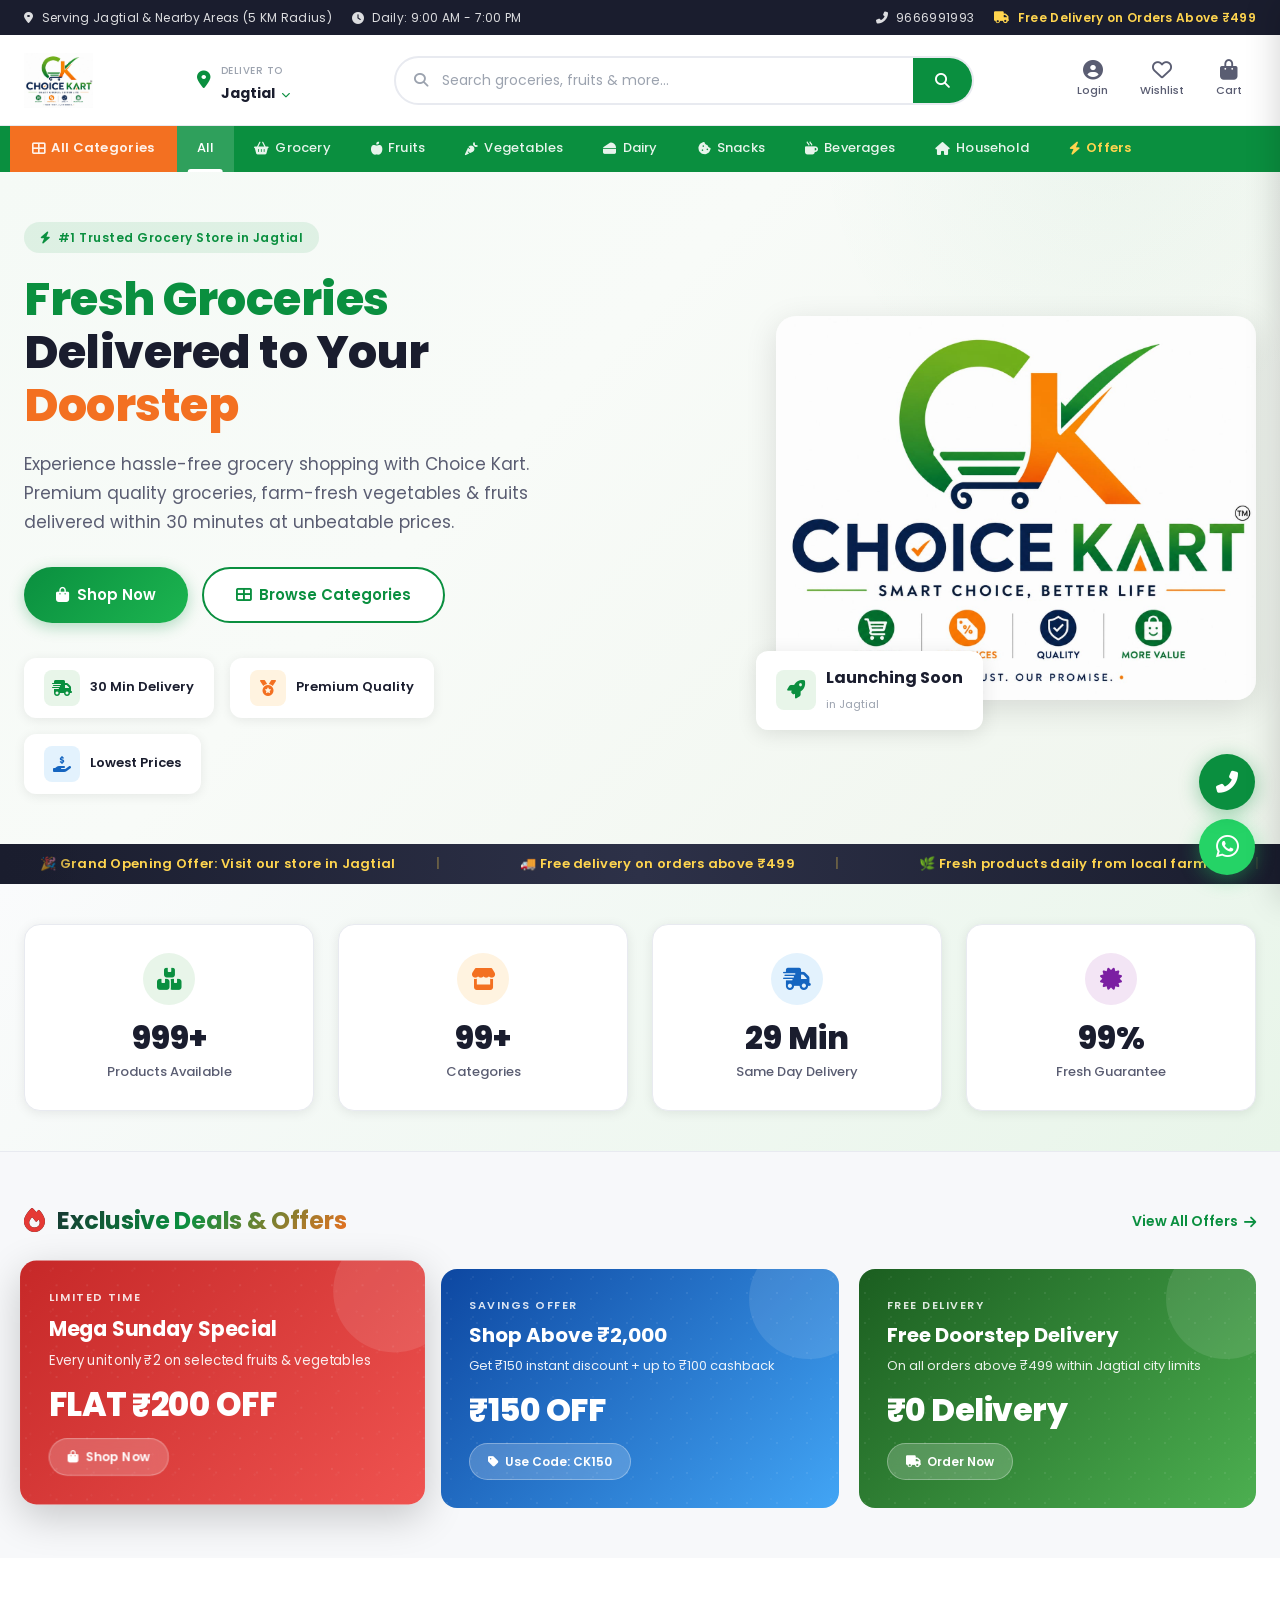
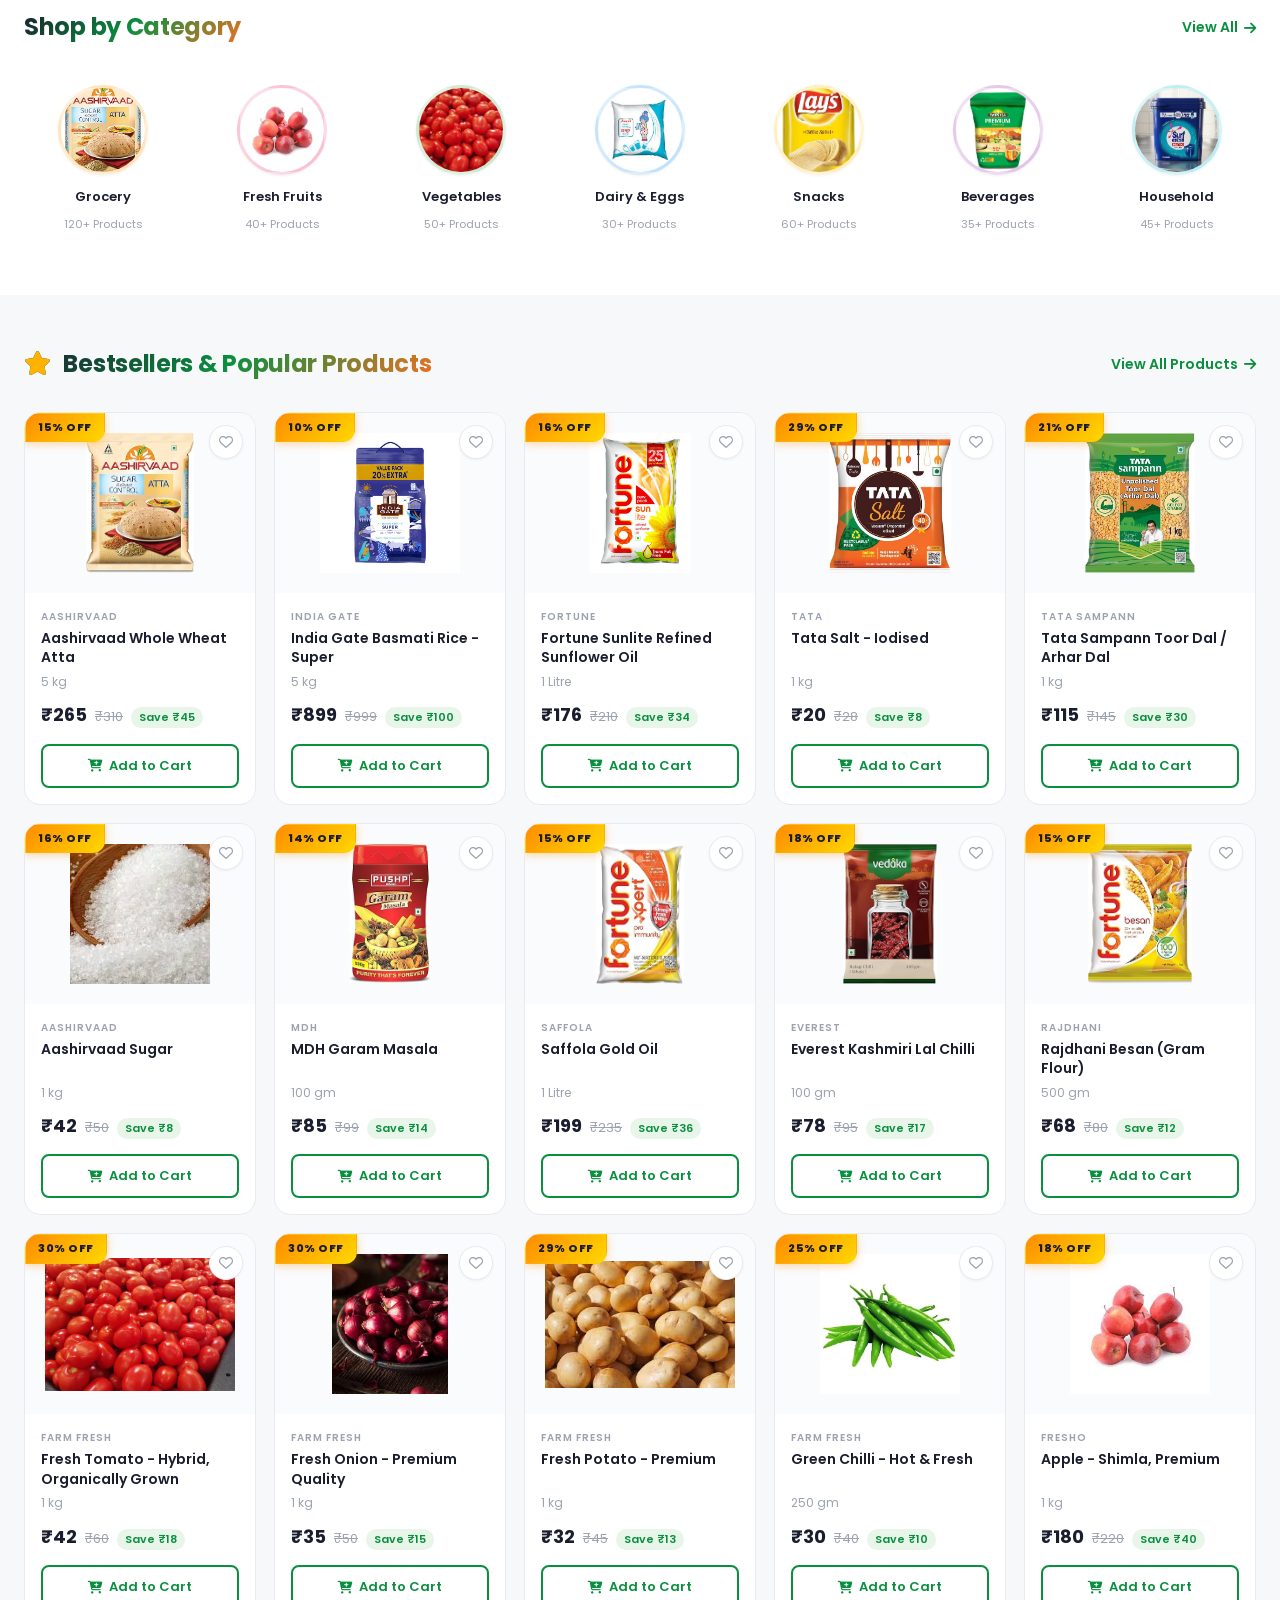
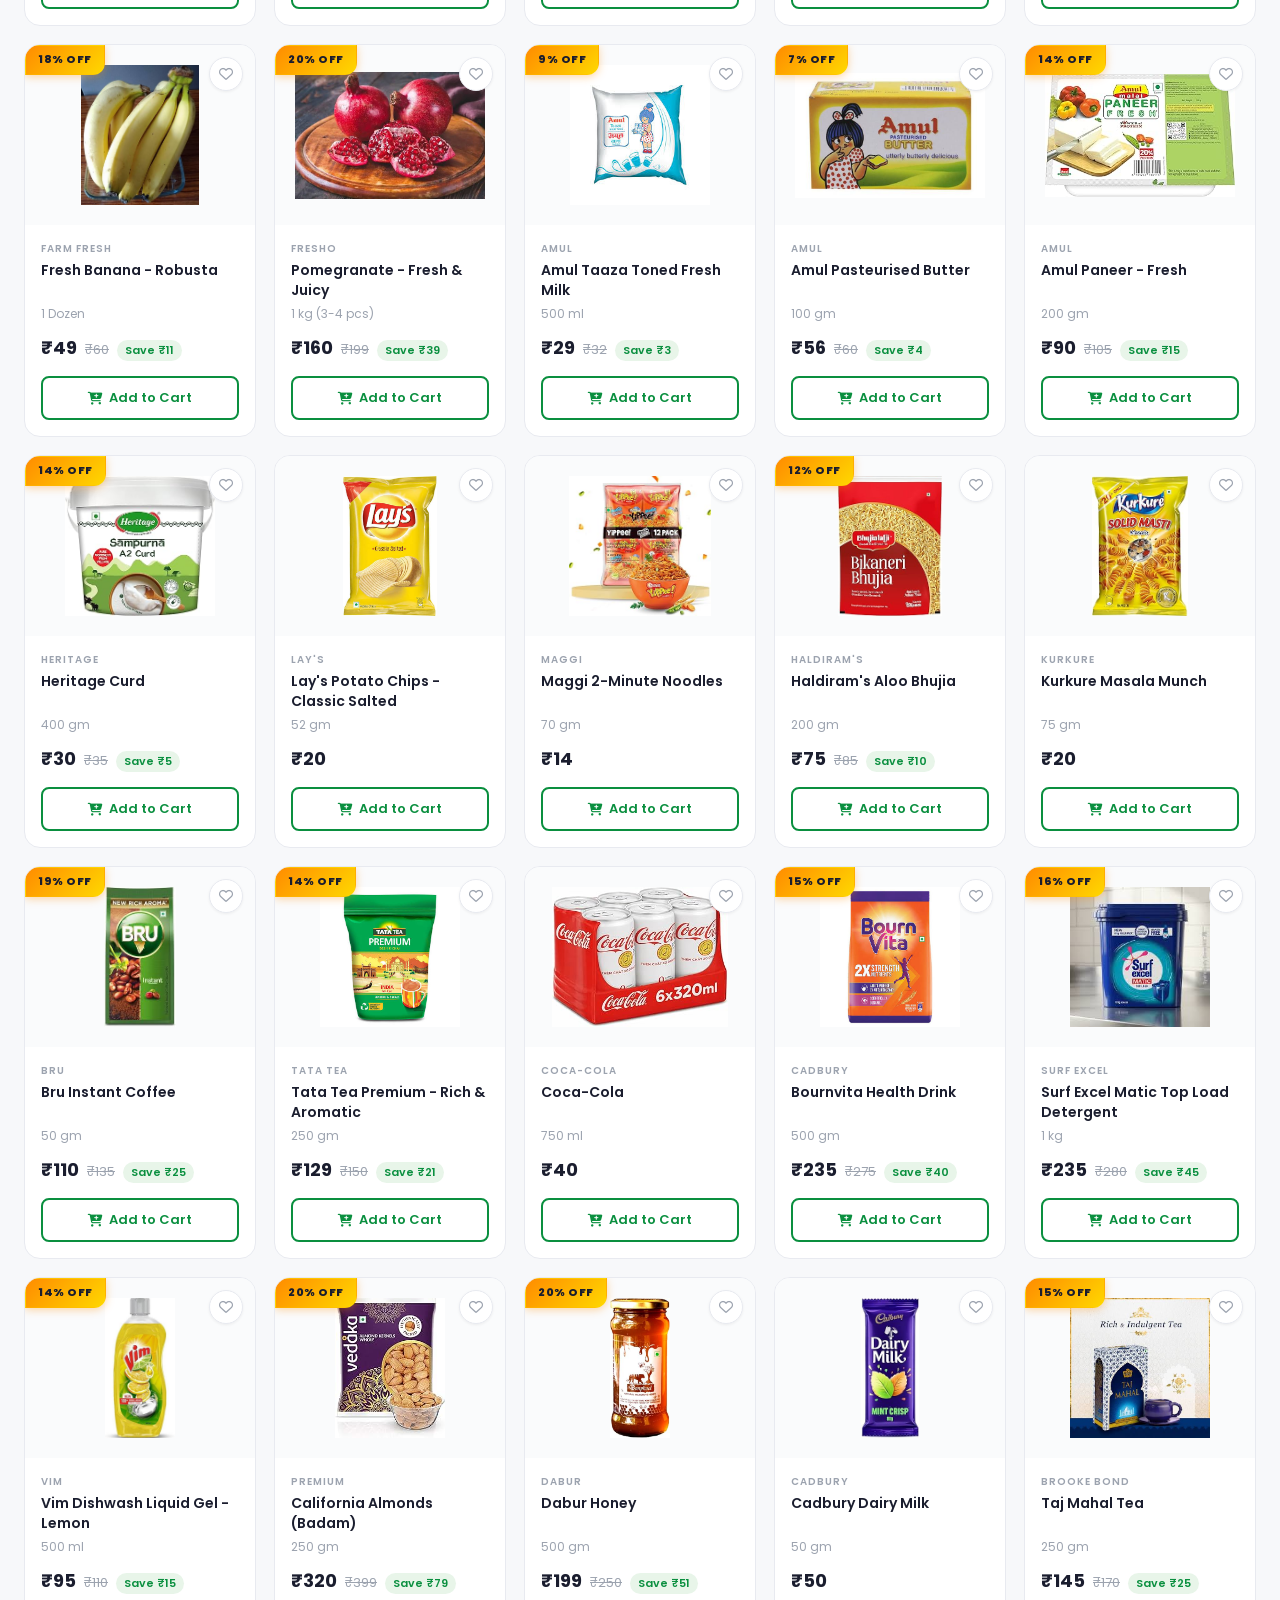
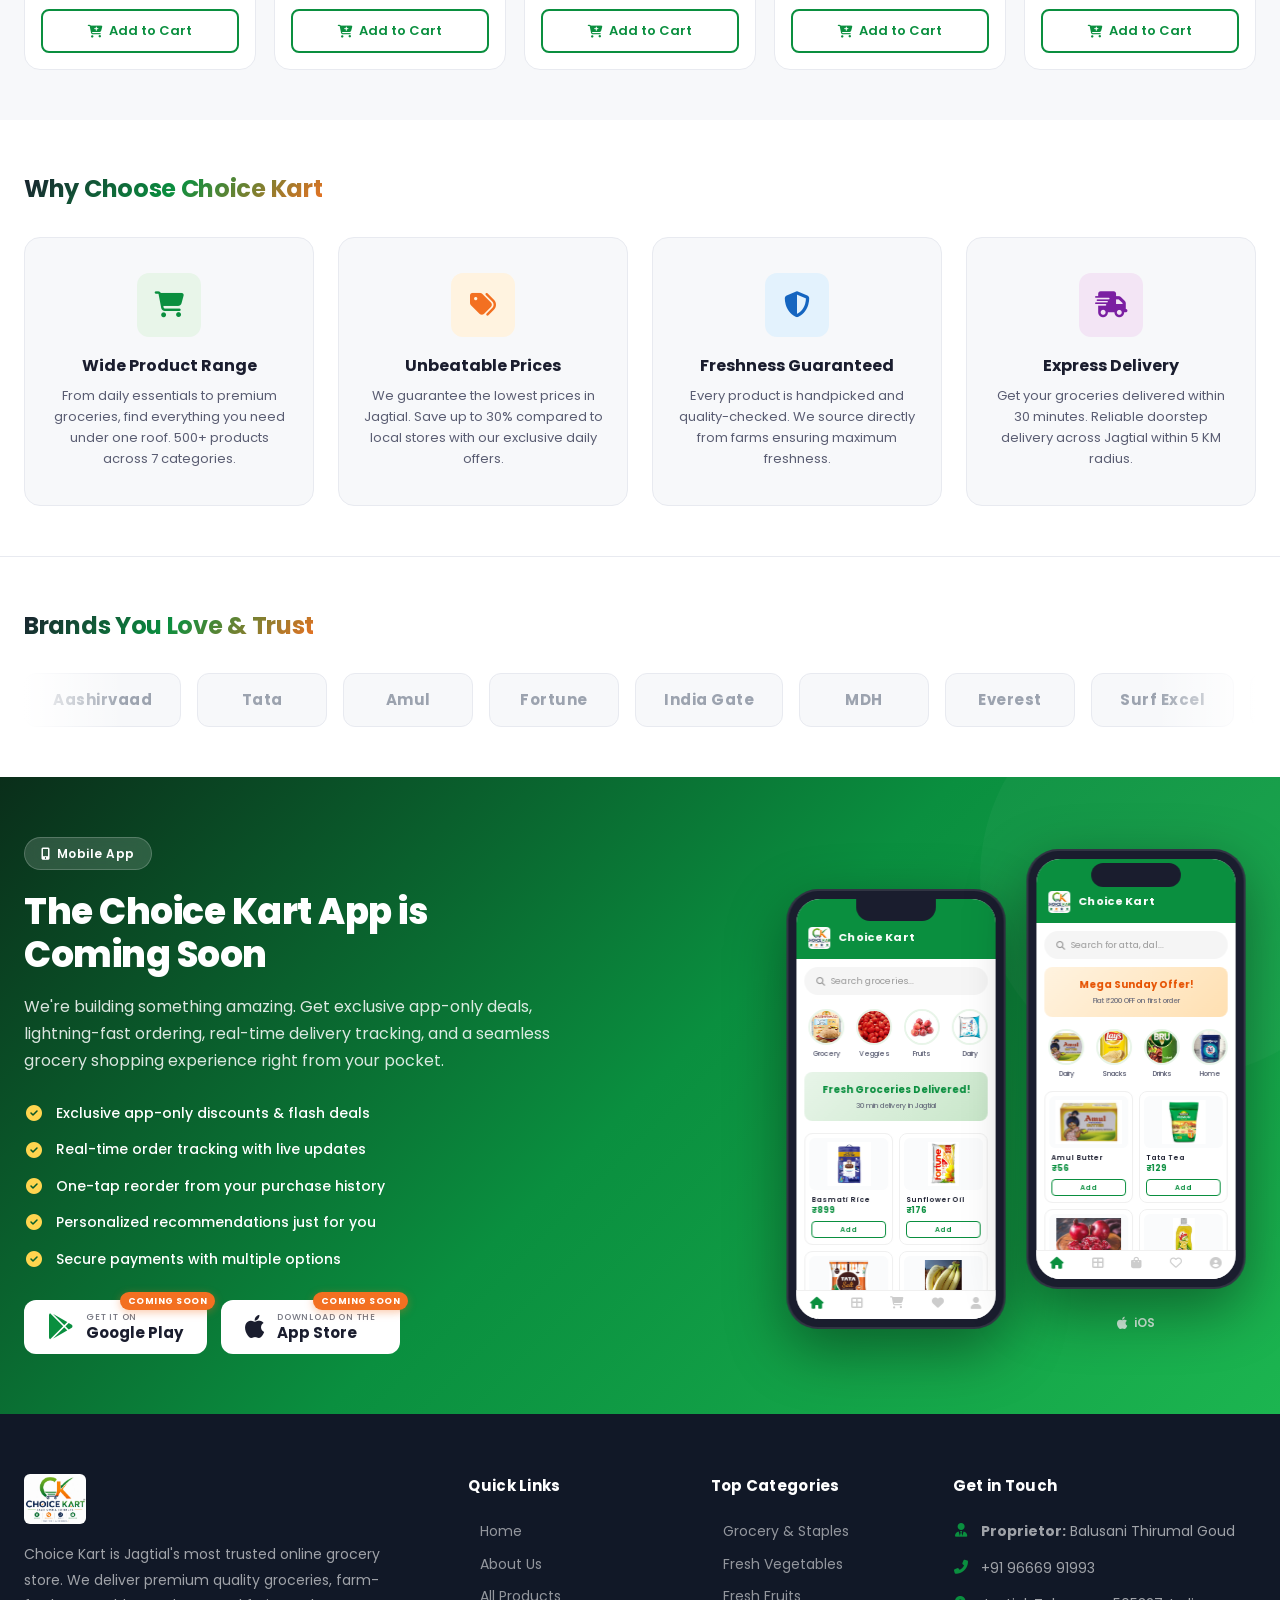
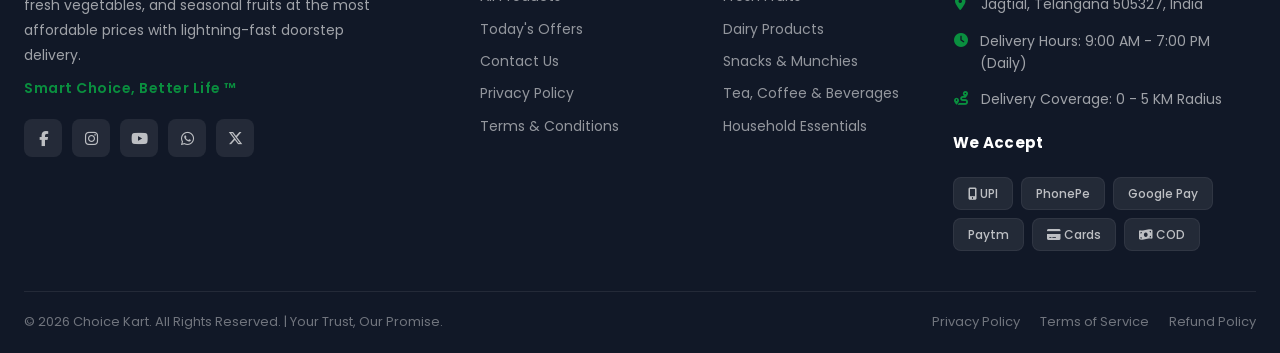
==== commit 9ae7eb8c: "Fix logo: use original logo.jpeg as-is, compact at 55px - Full logo image (CK + CHOICE KART + taglin" ====
--- a/Website/index.html
+++ b/Website/index.html
@@ -49,12 +49,7 @@
     <header class="header">
         <div class="container">
             <a href="index.html" class="logo">
-                <img src="assets/images/logo.jpeg" alt="CK" class="logo-img">
-            </a>
-
-            <a href="index.html" class="logo-brand">
-                <span class="brand-name"><span class="brand-choice">CHOICE</span> <span class="brand-kart">KART</span></span>
-                <span class="brand-tagline">Smart Choice, Better Life</span>
+                <img src="assets/images/logo.jpeg" alt="Choice Kart - Smart Choice, Better Life">
             </a>
 
             <div class="deliver-to">
--- a/Website/css/style.css
+++ b/Website/css/style.css
@@ -131,43 +131,9 @@
     flex-shrink: 0;
 }
 
-.logo .logo-img {
-    height: 90px;
-    width: 90px;
-    object-fit: cover;
-    object-position: left center;
-    clip-path: inset(5% 55% 30% 0%);
-    margin: -10px -30px -10px 0;
-}
-
-.logo-brand {
-    flex-shrink: 0;
-    display: flex;
-    flex-direction: column;
-    line-height: 1.15;
-    text-decoration: none;
-}
-
-.brand-name {
-    font-size: 22px;
-    font-weight: 800;
-    letter-spacing: 0.5px;
-}
-
-.brand-choice {
-    color: #1A1D2E;
-}
-
-.brand-kart {
-    color: #0A8F3F;
-}
-
-.brand-tagline {
-    font-size: 9px;
-    color: var(--text-muted);
-    letter-spacing: 1.5px;
-    text-transform: uppercase;
-    font-weight: 500;
+.logo img {
+    height: 55px;
+    width: auto;
 }
 
 /* Deliver To */
@@ -1984,8 +1950,7 @@
     .mobile-menu-btn { display: block; }
     .header .container { flex-wrap: wrap; gap: 10px; }
     .deliver-to { display: none; }
-    .logo .logo-img { height: 70px; width: 70px; }
-    .logo-brand { display: none; }
+    .logo img { height: 45px; }
     .search-bar { order: 3; max-width: 100%; flex: 0 0 100%; }
     .header-actions { gap: 2px; }
     .header-action span:not(.badge) { display: none; }
@@ -2392,17 +2357,8 @@
 }
 
 /* ===== HEADER SHRINK ON SCROLL ===== */
-.header.header-shrink .logo .logo-img {
-    height: 70px;
-    width: 70px;
-}
-
-.header.header-shrink .brand-name {
-    font-size: 18px;
-}
-
-.header.header-shrink .brand-tagline {
-    font-size: 8px;
+.header.header-shrink .logo img {
+    height: 42px;
 }
 
 .header.header-shrink .container {
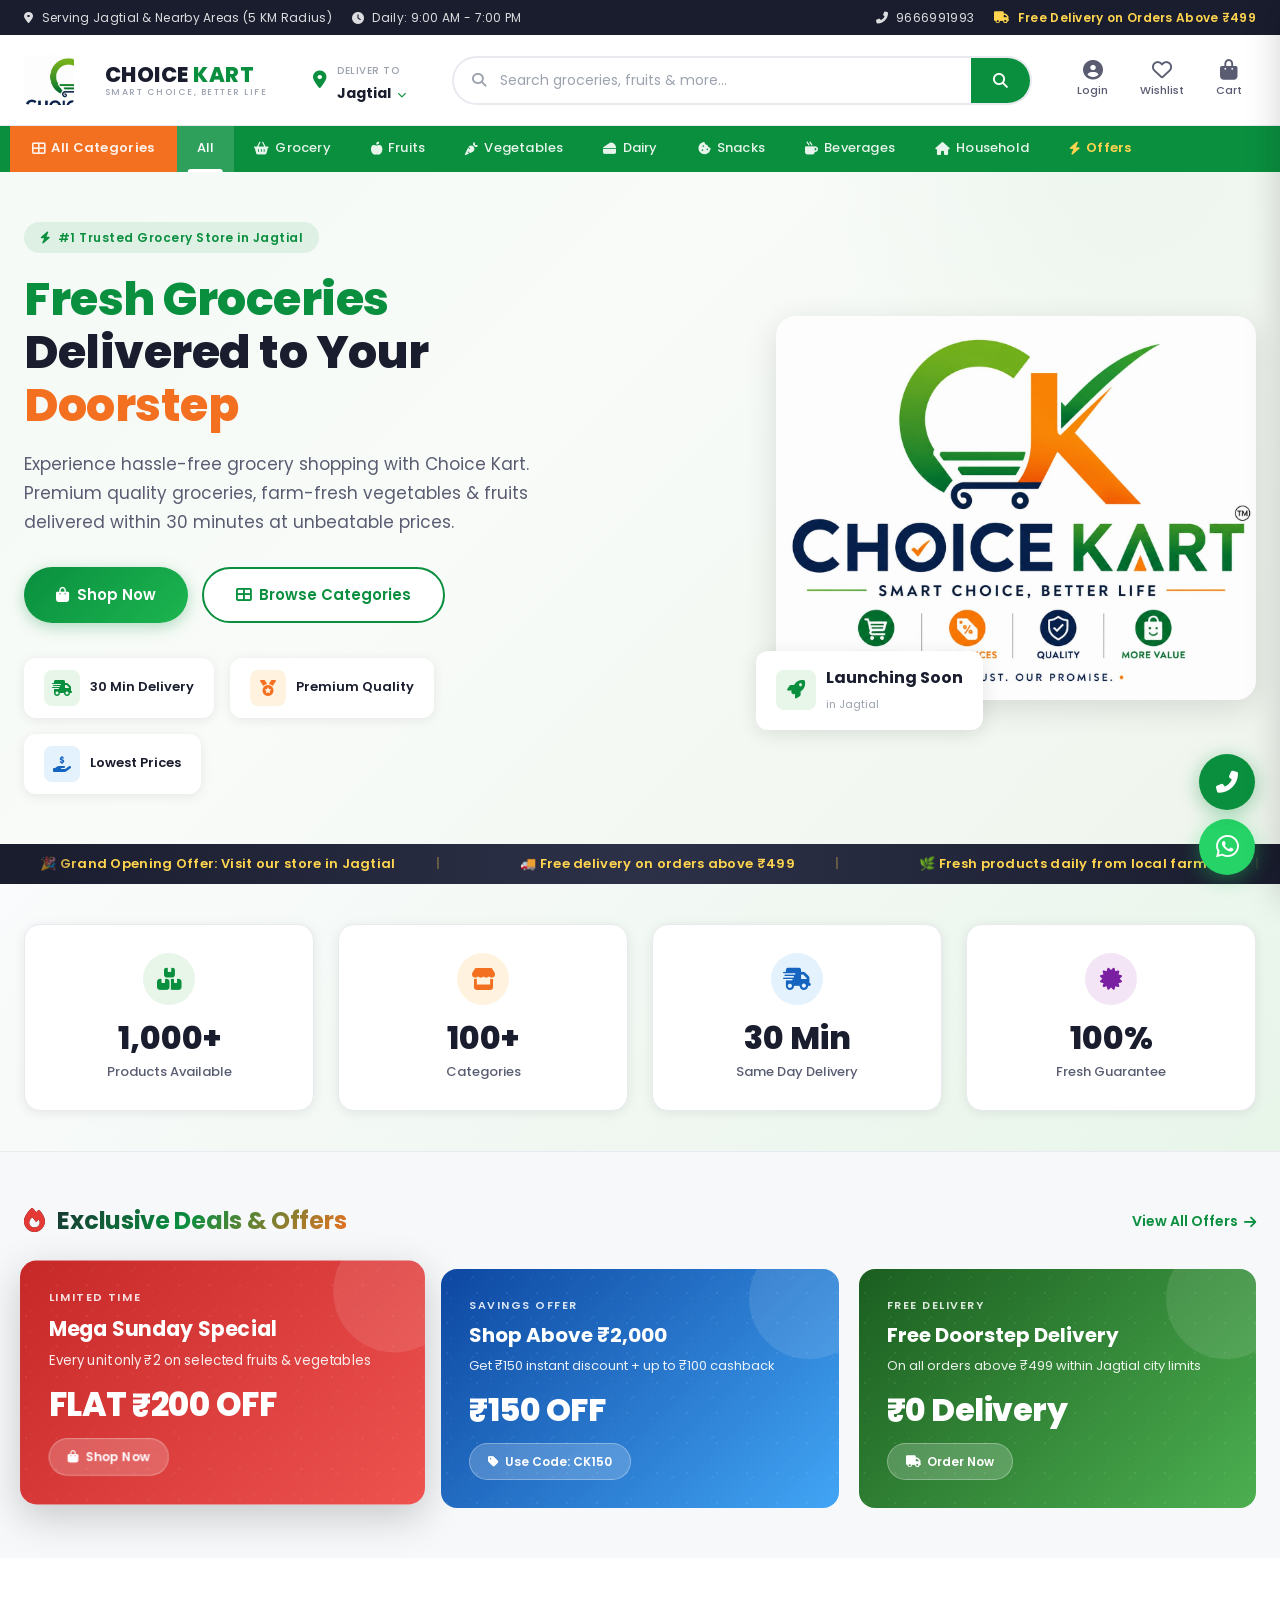
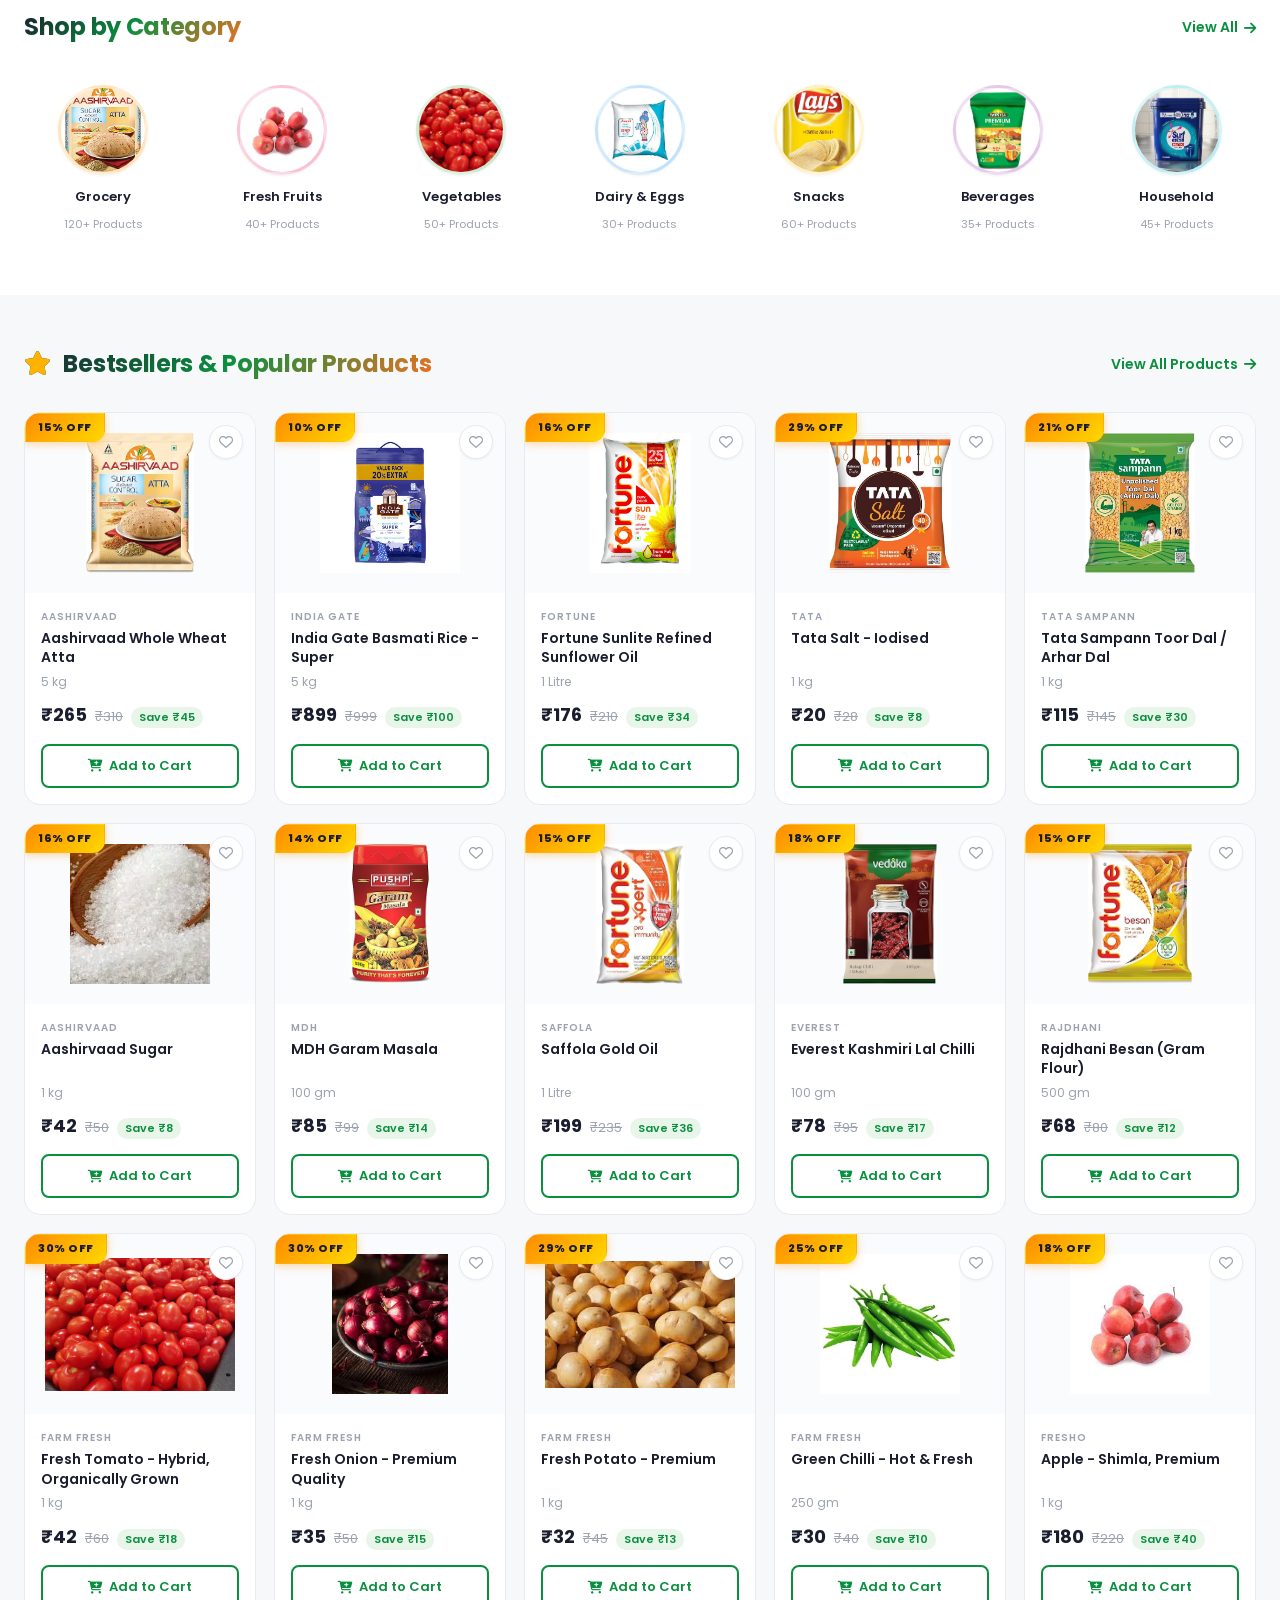
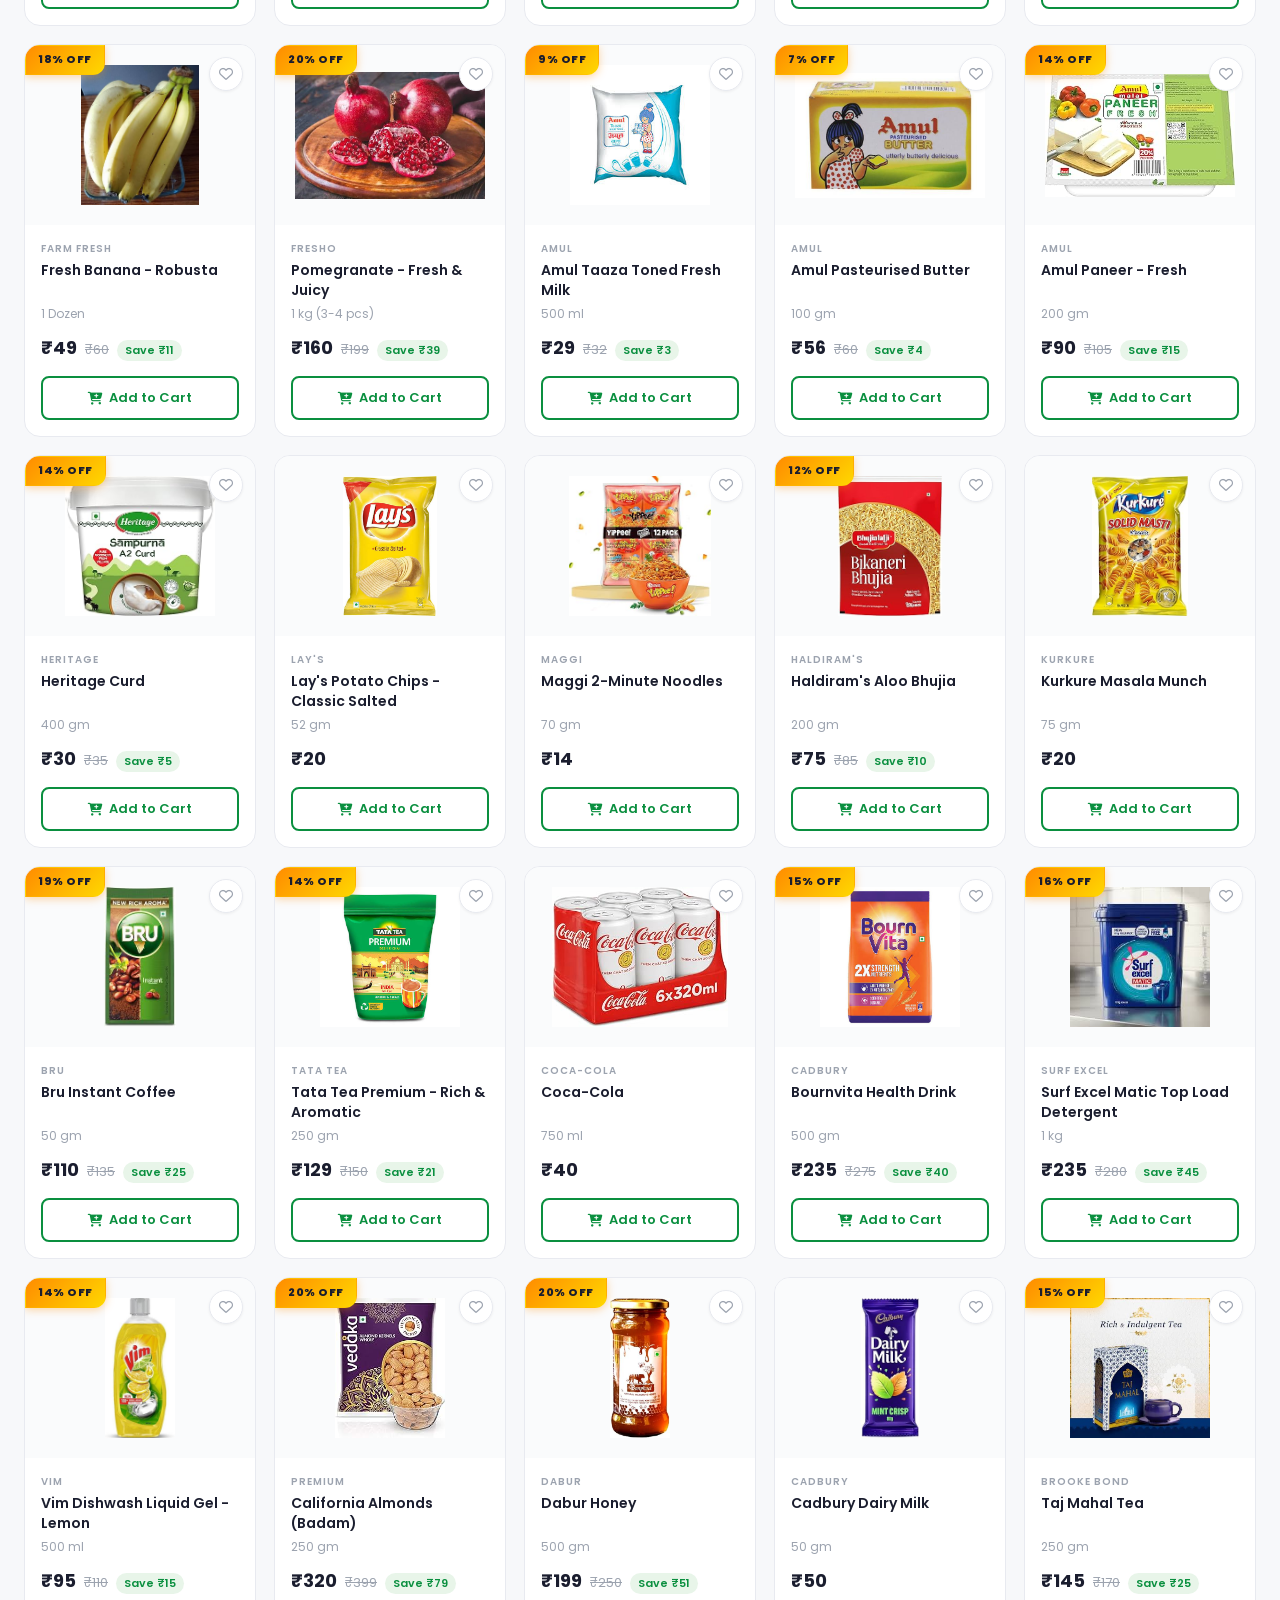
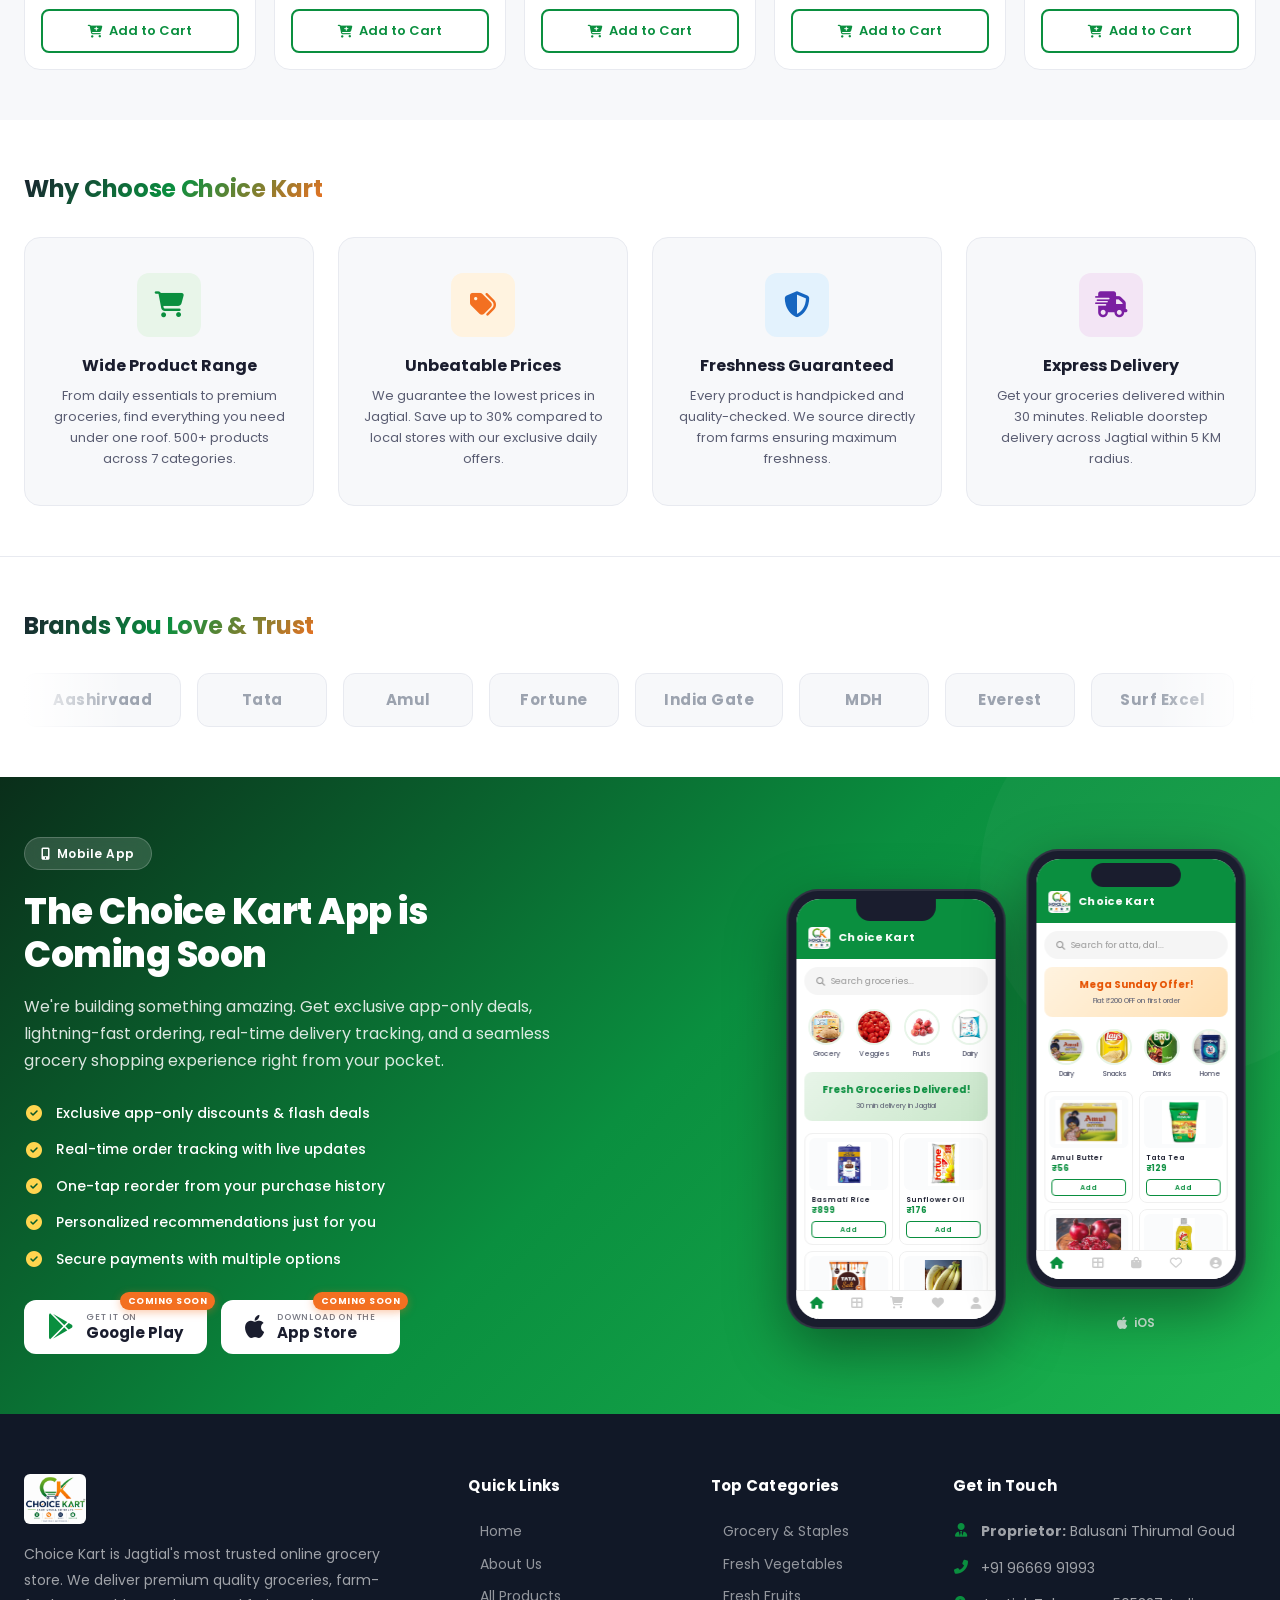
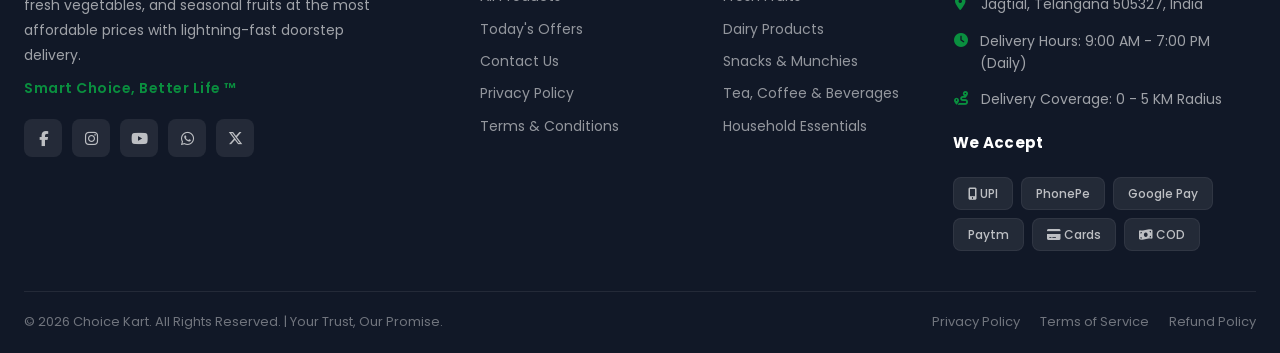
==== commit 5a1dfeea: "Header: CK icon (cropped) + CHOICE KART text + Deliver to + Search - CK cart icon cropped from logo." ====
--- a/Website/index.html
+++ b/Website/index.html
@@ -49,7 +49,12 @@
     <header class="header">
         <div class="container">
             <a href="index.html" class="logo">
-                <img src="assets/images/logo.jpeg" alt="Choice Kart - Smart Choice, Better Life">
+                <div class="ck-icon"><img src="assets/images/logo.jpeg" alt="CK"></div>
+            </a>
+
+            <a href="index.html" class="brand-text">
+                <span class="bt-name"><span class="bt-choice">CHOICE</span> <span class="bt-kart">KART</span></span>
+                <span class="bt-tag">Smart Choice, Better Life</span>
             </a>
 
             <div class="deliver-to">
--- a/Website/css/style.css
+++ b/Website/css/style.css
@@ -131,9 +131,48 @@
     flex-shrink: 0;
 }
 
-.logo img {
-    height: 55px;
-    width: auto;
+/* CK icon cropped from logo.jpeg - shows only the cart icon */
+.ck-icon {
+    width: 50px;
+    height: 50px;
+    overflow: hidden;
+    border-radius: 6px;
+    position: relative;
+}
+
+.ck-icon img {
+    position: absolute;
+    top: -5%;
+    left: -5%;
+    width: 220%;
+    height: auto;
+    max-width: none;
+}
+
+/* CHOICE KART text */
+.brand-text {
+    flex-shrink: 0;
+    display: flex;
+    flex-direction: column;
+    line-height: 1.15;
+    text-decoration: none;
+}
+
+.bt-name {
+    font-size: 21px;
+    font-weight: 800;
+    letter-spacing: 0.5px;
+}
+
+.bt-choice { color: #1A1D2E; }
+.bt-kart { color: #0A8F3F; }
+
+.bt-tag {
+    font-size: 9px;
+    color: var(--text-muted);
+    letter-spacing: 1.5px;
+    text-transform: uppercase;
+    font-weight: 500;
 }
 
 /* Deliver To */
@@ -1950,7 +1989,8 @@
     .mobile-menu-btn { display: block; }
     .header .container { flex-wrap: wrap; gap: 10px; }
     .deliver-to { display: none; }
-    .logo img { height: 45px; }
+    .ck-icon { width: 40px; height: 40px; }
+    .brand-text { display: none; }
     .search-bar { order: 3; max-width: 100%; flex: 0 0 100%; }
     .header-actions { gap: 2px; }
     .header-action span:not(.badge) { display: none; }
@@ -2357,9 +2397,13 @@
 }
 
 /* ===== HEADER SHRINK ON SCROLL ===== */
-.header.header-shrink .logo img {
-    height: 42px;
-}
+.header.header-shrink .ck-icon {
+    width: 40px;
+    height: 40px;
+}
+
+.header.header-shrink .bt-name { font-size: 18px; }
+.header.header-shrink .bt-tag { font-size: 8px; }
 
 .header.header-shrink .container {
     padding-top: 8px;
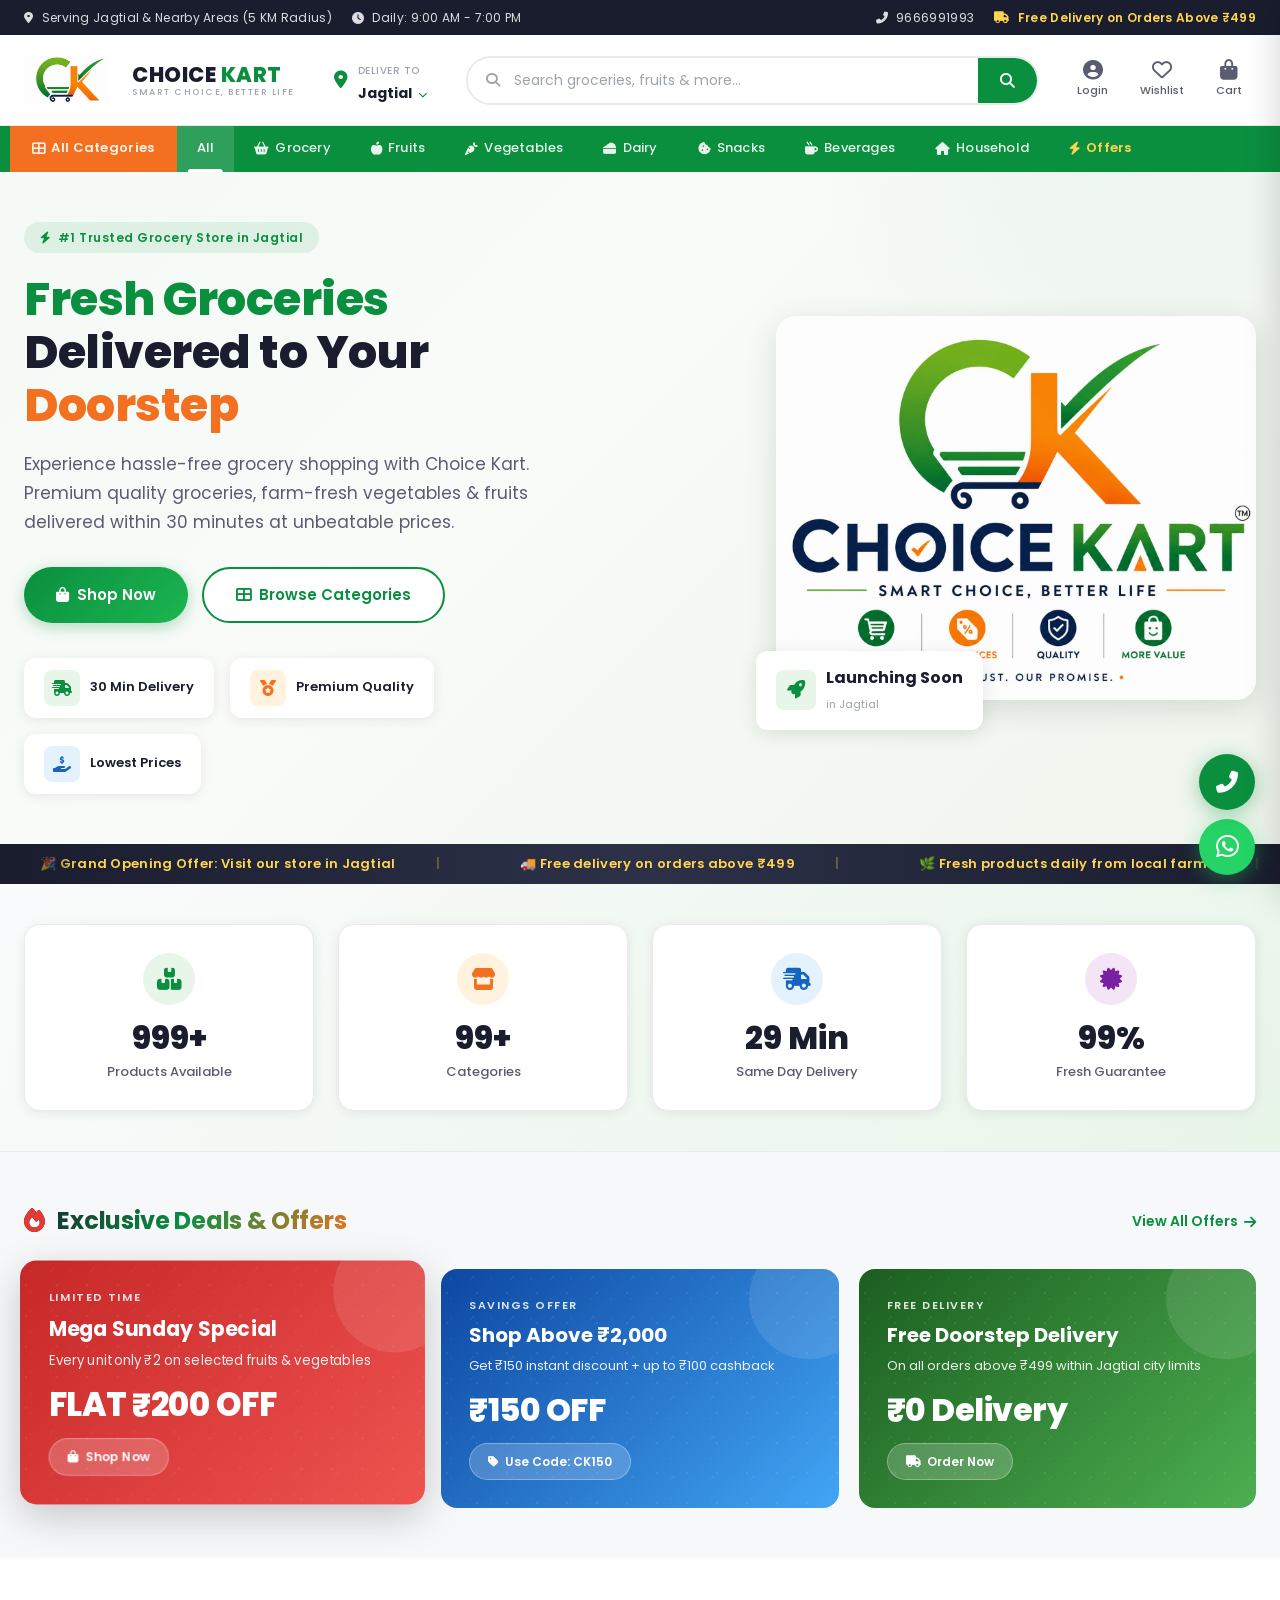
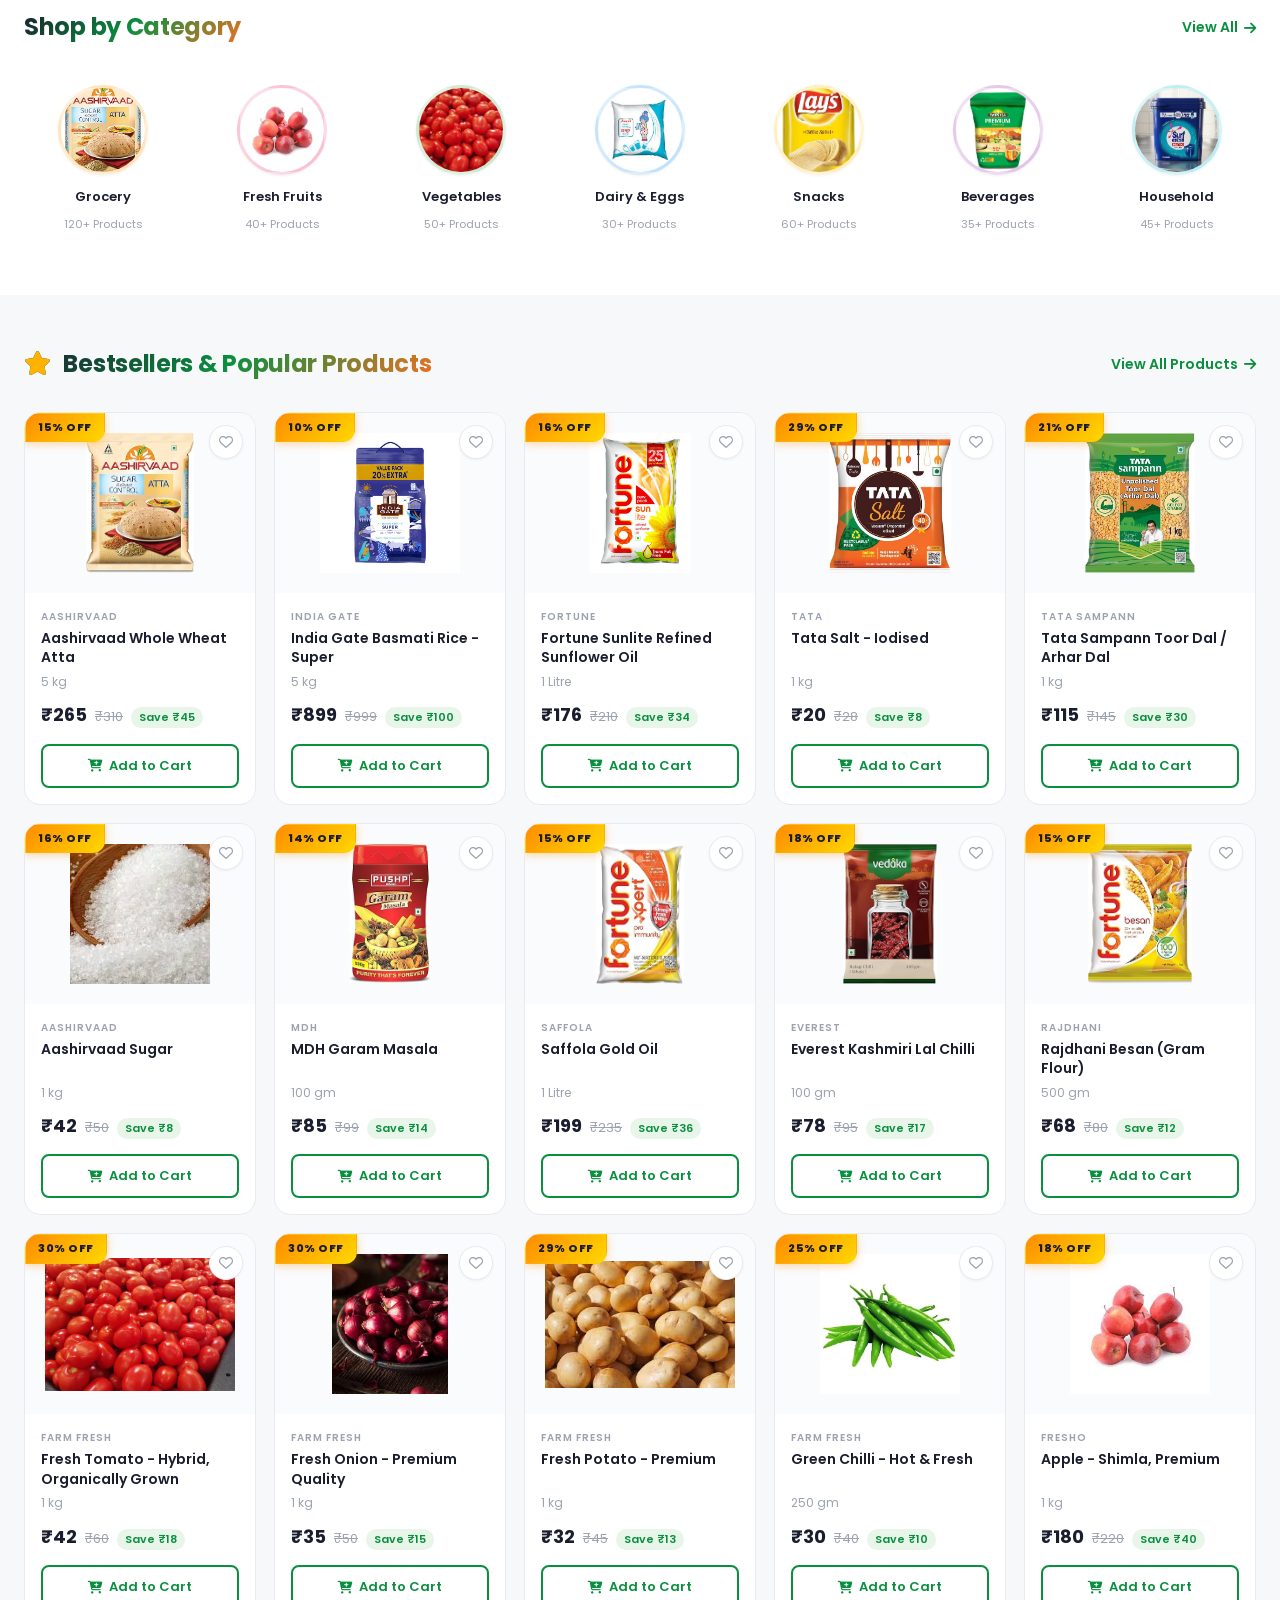
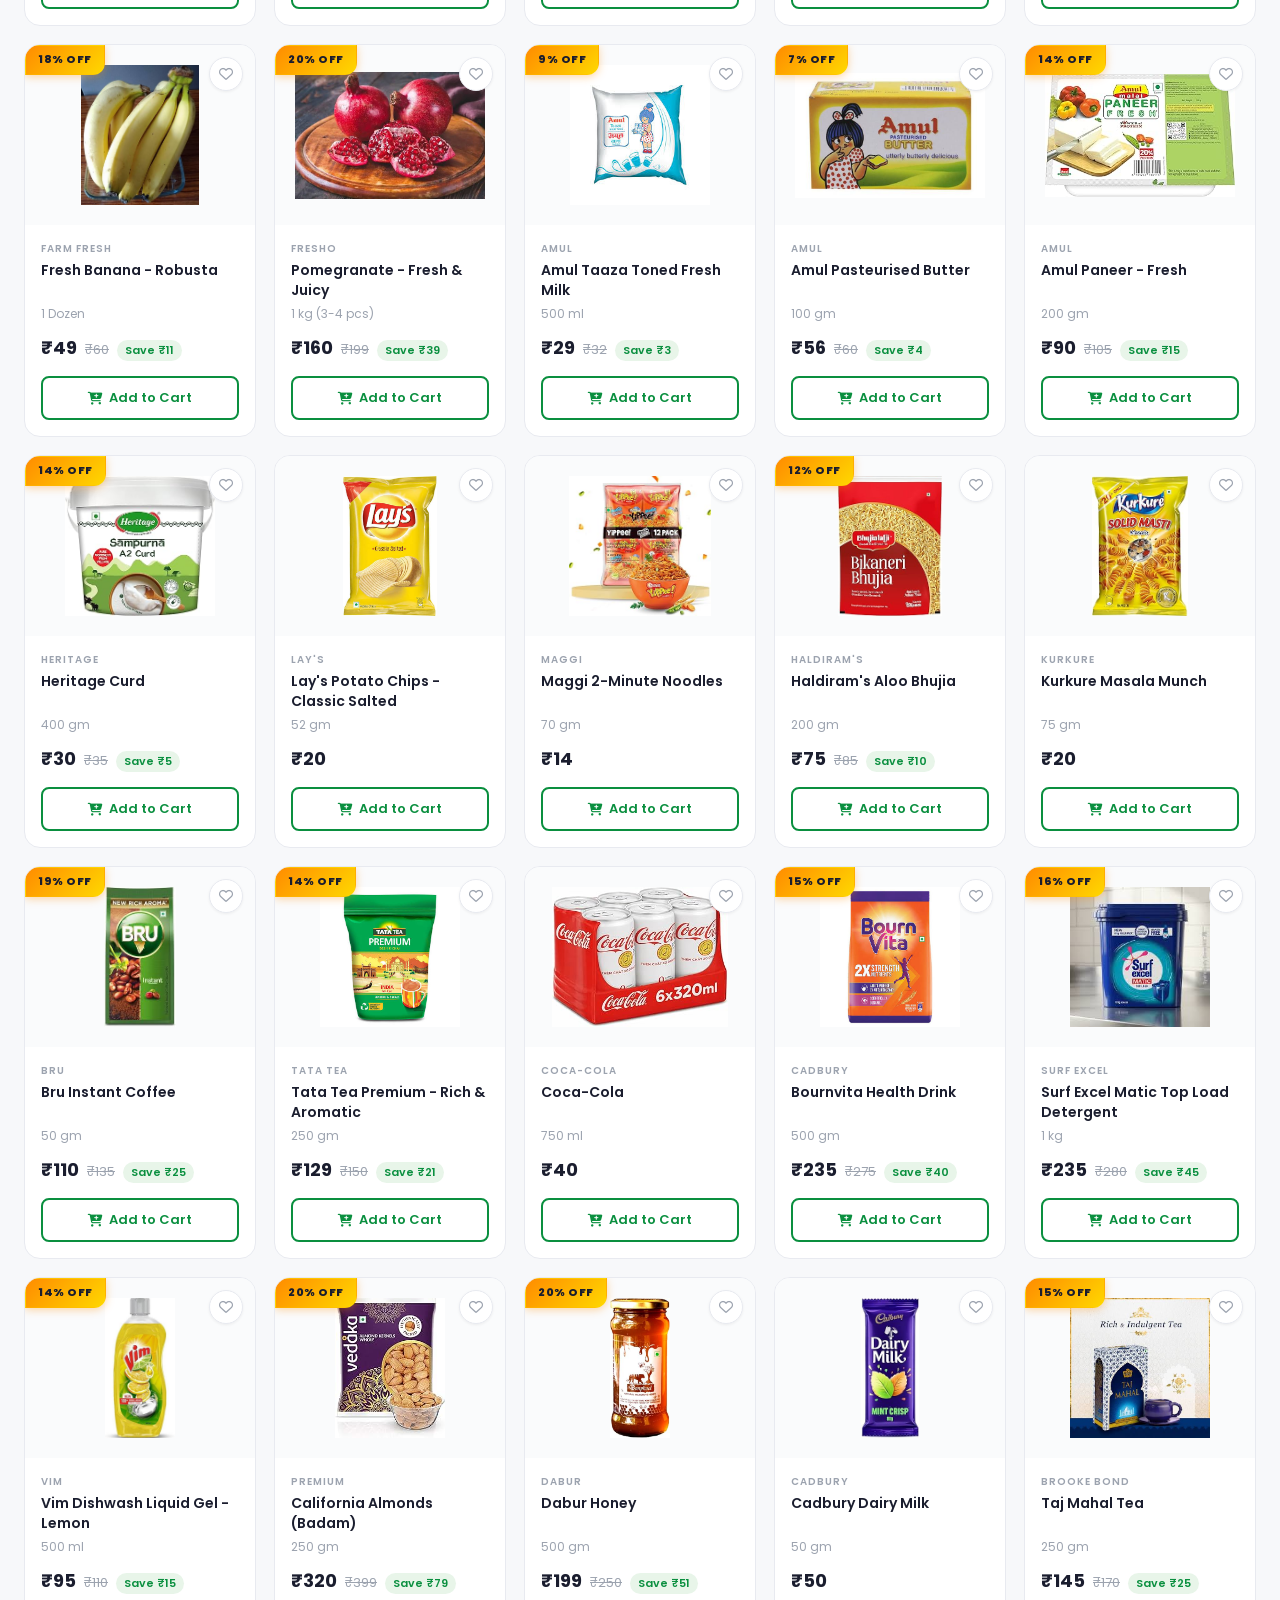
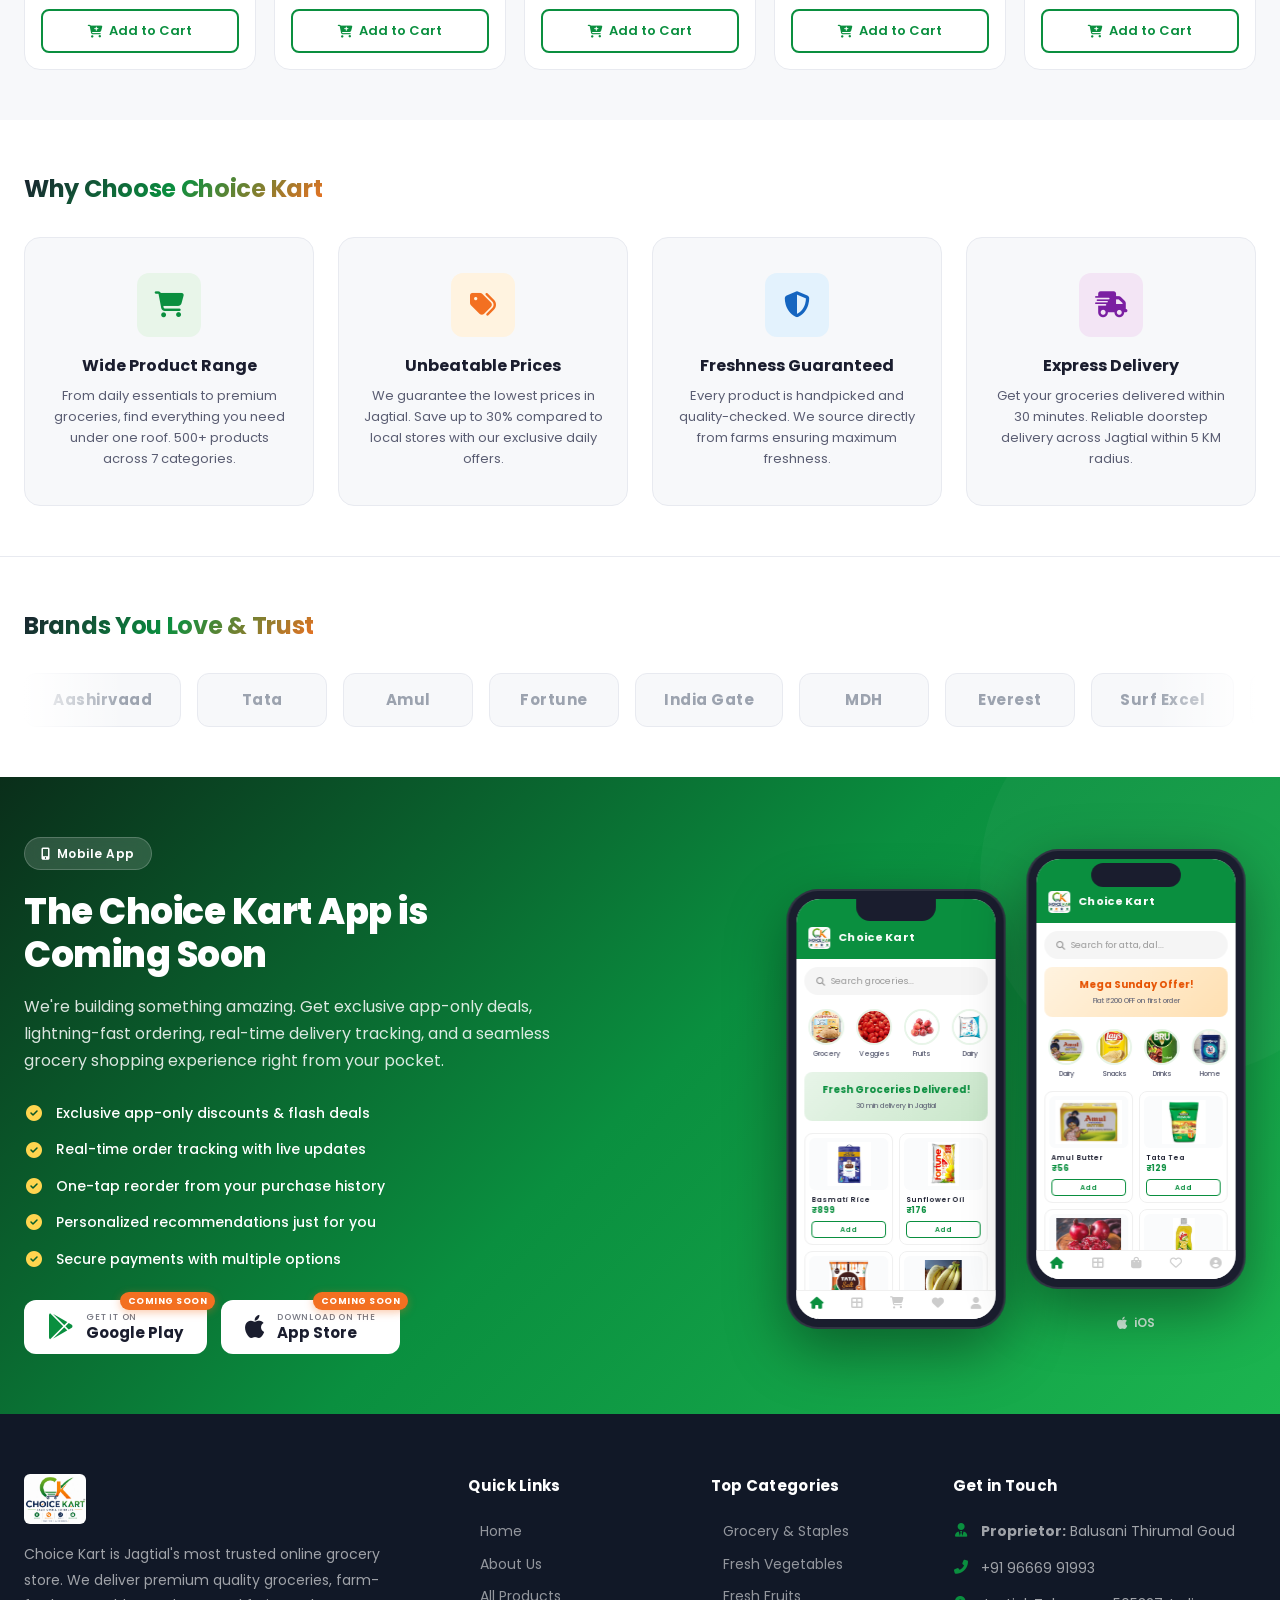
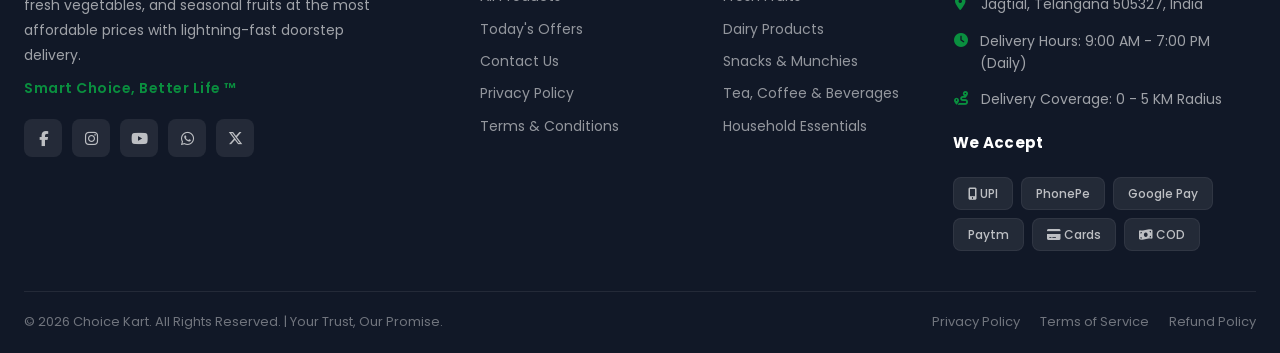
==== commit 58d9bf19: "Use clean CK icon screenshot as header logo - Saved cropped CK cart icon as ck-icon.png - No more CS" ====
--- a/Website/index.html
+++ b/Website/index.html
@@ -49,7 +49,7 @@
     <header class="header">
         <div class="container">
             <a href="index.html" class="logo">
-                <div class="ck-icon"><img src="assets/images/logo.jpeg" alt="CK"></div>
+                <img src="assets/images/ck-icon.png" alt="CK" class="ck-icon">
             </a>
 
             <a href="index.html" class="brand-text">
--- a/Website/css/style.css
+++ b/Website/css/style.css
@@ -131,22 +131,9 @@
     flex-shrink: 0;
 }
 
-/* CK icon cropped from logo.jpeg - shows only the cart icon */
 .ck-icon {
-    width: 50px;
     height: 50px;
-    overflow: hidden;
-    border-radius: 6px;
-    position: relative;
-}
-
-.ck-icon img {
-    position: absolute;
-    top: -5%;
-    left: -5%;
-    width: 220%;
-    height: auto;
-    max-width: none;
+    width: auto;
 }
 
 /* CHOICE KART text */
@@ -1989,7 +1976,7 @@
     .mobile-menu-btn { display: block; }
     .header .container { flex-wrap: wrap; gap: 10px; }
     .deliver-to { display: none; }
-    .ck-icon { width: 40px; height: 40px; }
+    .ck-icon { height: 38px; }
     .brand-text { display: none; }
     .search-bar { order: 3; max-width: 100%; flex: 0 0 100%; }
     .header-actions { gap: 2px; }
@@ -2398,8 +2385,7 @@
 
 /* ===== HEADER SHRINK ON SCROLL ===== */
 .header.header-shrink .ck-icon {
-    width: 40px;
-    height: 40px;
+    height: 38px;
 }
 
 .header.header-shrink .bt-name { font-size: 18px; }
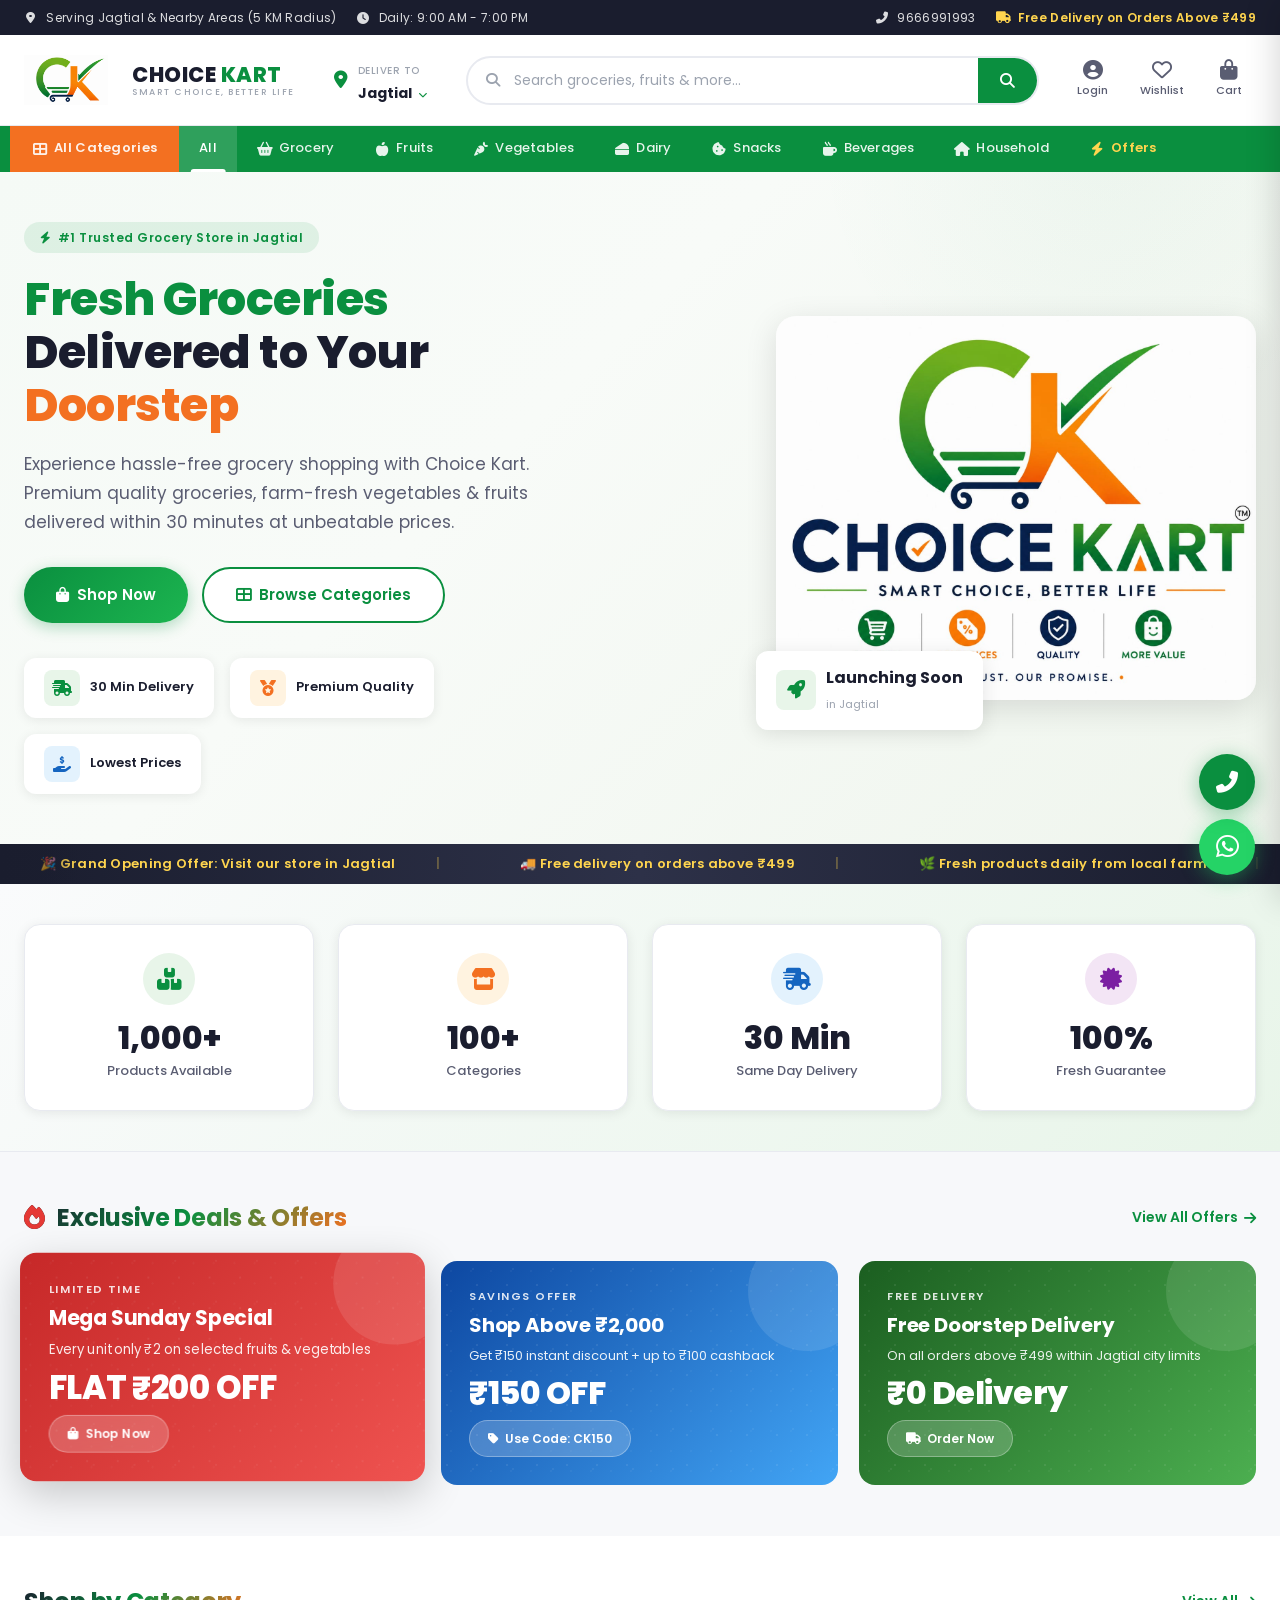
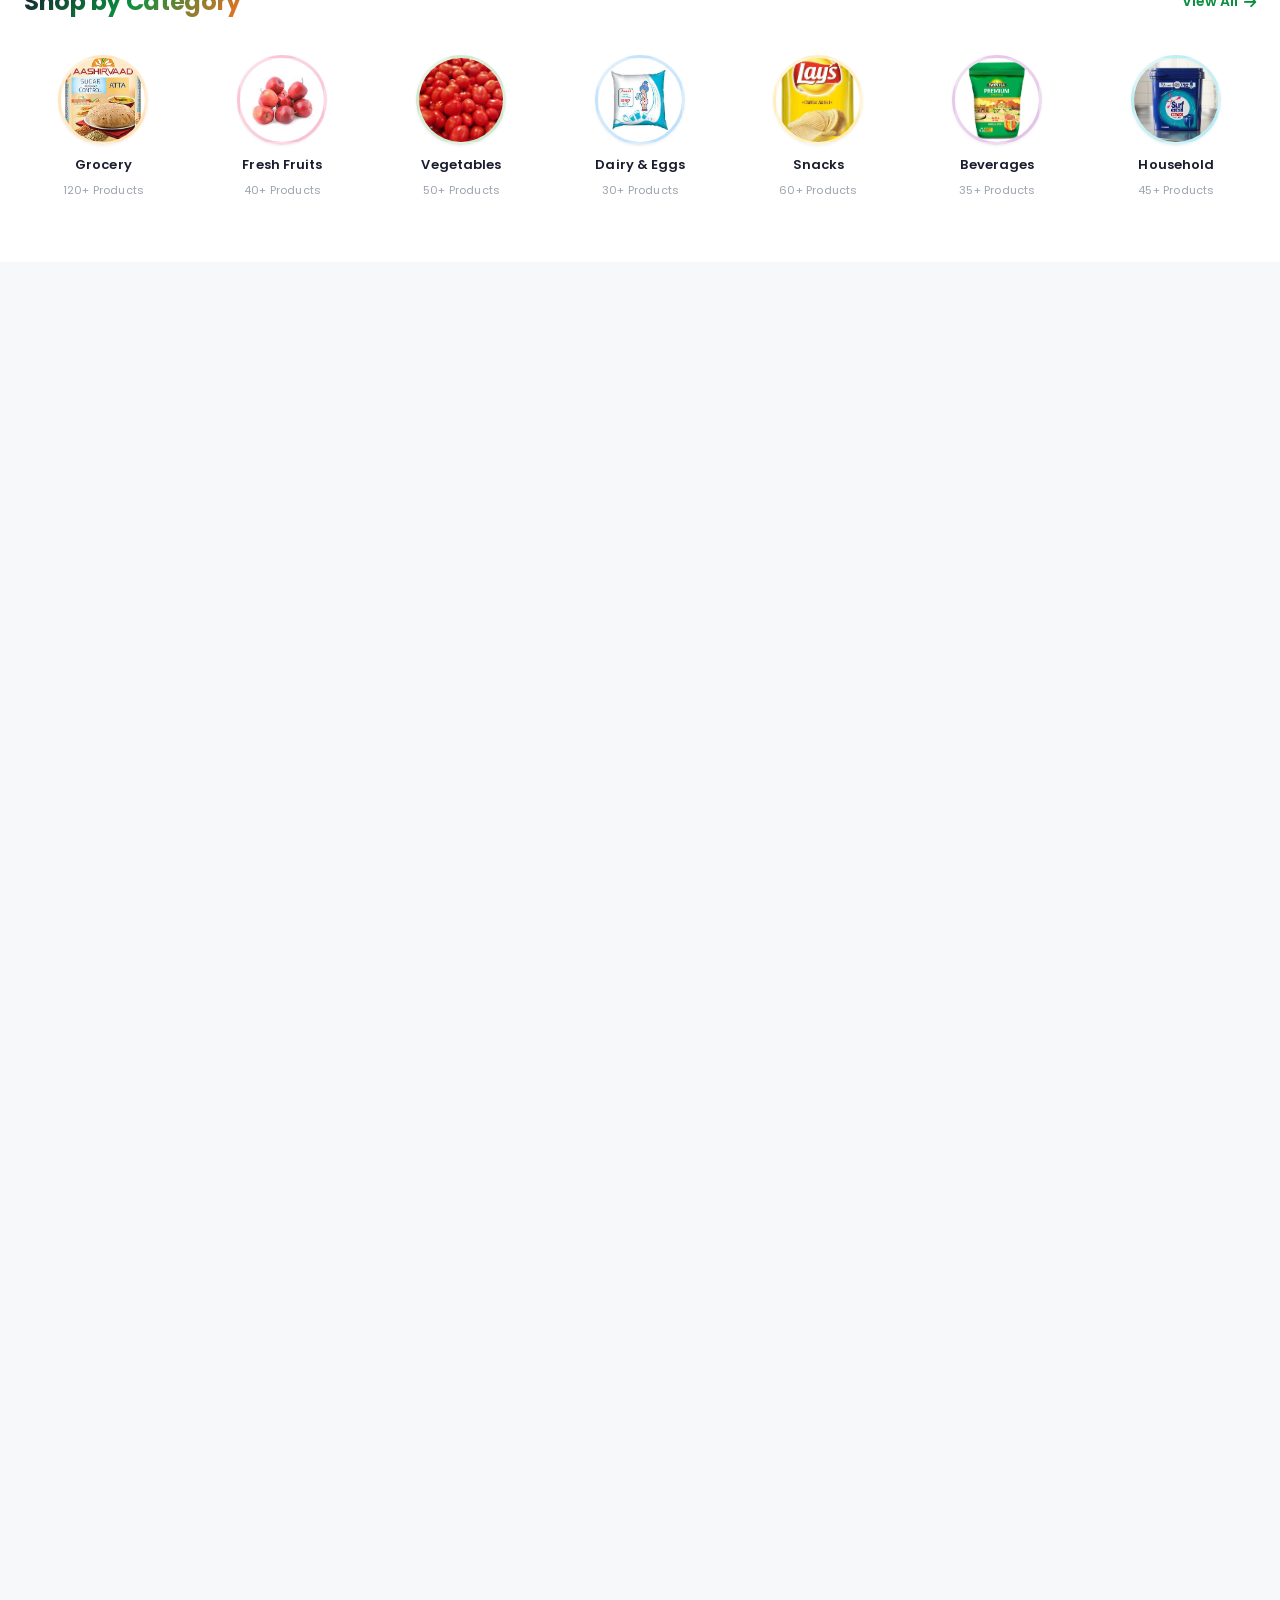
==== commit c2a2c9b5: "Premium polish: icons, typography, padding, performance, accessibility Icons: - Consistent sizing ac" ====
--- a/Website/index.html
+++ b/Website/index.html
@@ -18,12 +18,15 @@
     <!-- Favicon -->
     <link rel="icon" type="image/jpeg" href="assets/images/logo.jpeg">
 
+    <!-- Preconnect for performance -->
+    <link rel="preconnect" href="https://fonts.googleapis.com">
+    <link rel="preconnect" href="https://fonts.gstatic.com" crossorigin>
+    <link rel="preconnect" href="https://cdnjs.cloudflare.com" crossorigin>
+
     <!-- Font Awesome -->
     <link rel="stylesheet" href="https://cdnjs.cloudflare.com/ajax/libs/font-awesome/6.5.1/css/all.min.css">
 
-    <!-- Google Fonts -->
-    <link rel="preconnect" href="https://fonts.googleapis.com">
-    <link rel="preconnect" href="https://fonts.gstatic.com" crossorigin>
+    <!-- Google Fonts with font-display swap -->
     <link href="https://fonts.googleapis.com/css2?family=Poppins:wght@300;400;500;600;700;800;900&display=swap" rel="stylesheet">
 
     <!-- Stylesheet -->
@@ -145,7 +148,7 @@
                 </div>
             </div>
             <div class="hero-image">
-                <img src="assets/images/logo.jpeg" alt="Choice Kart - Fresh Groceries Delivered">
+                <img src="assets/images/logo.jpeg" alt="Choice Kart - Fresh Groceries Delivered" loading="lazy" decoding="async">
                 <div class="hero-stats">
                     <div class="stat-icon"><i class="fas fa-rocket"></i></div>
                     <div class="stat-text">
@@ -242,49 +245,49 @@
             <div class="categories-grid">
                 <div class="category-card" data-category="grocery">
                     <div class="category-icon grocery">
-                        <img src="assets/images/products/flour/aashirvaad-whole-wheat-atta.jpg" alt="Grocery">
+                        <img src="assets/images/products/flour/aashirvaad-whole-wheat-atta.jpg" alt="Grocery" loading="lazy" decoding="async">
                     </div>
                     <h4>Grocery</h4>
                     <span class="category-count">120+ Products</span>
                 </div>
                 <div class="category-card" data-category="fruits">
                     <div class="category-icon fruits">
-                        <img src="assets/images/downloads/Apple - Shimla, Premium.jpg" alt="Fruits">
+                        <img src="assets/images/downloads/Apple - Shimla, Premium.jpg" alt="Fruits" loading="lazy" decoding="async">
                     </div>
                     <h4>Fresh Fruits</h4>
                     <span class="category-count">40+ Products</span>
                 </div>
                 <div class="category-card" data-category="vegetables">
                     <div class="category-icon vegetables">
-                        <img src="assets/images/downloads/Fresh Tomato - Hybrid, Organically Grown.jpg" alt="Vegetables">
+                        <img src="assets/images/downloads/Fresh Tomato - Hybrid, Organically Grown.jpg" alt="Vegetables" loading="lazy" decoding="async">
                     </div>
                     <h4>Vegetables</h4>
                     <span class="category-count">50+ Products</span>
                 </div>
                 <div class="category-card" data-category="dairy">
                     <div class="category-icon dairy">
-                        <img src="assets/images/downloads/Amul Taaza Toned Fresh Milk.jpg" alt="Dairy">
+                        <img src="assets/images/downloads/Amul Taaza Toned Fresh Milk.jpg" alt="Dairy" loading="lazy" decoding="async">
                     </div>
                     <h4>Dairy &amp; Eggs</h4>
                     <span class="category-count">30+ Products</span>
                 </div>
                 <div class="category-card" data-category="snacks">
                     <div class="category-icon snacks">
-                        <img src="assets/images/downloads/Lay's Potato Chips - Classic Salted.jpg" alt="Snacks">
+                        <img src="assets/images/downloads/Lay's Potato Chips - Classic Salted.jpg" alt="Snacks" loading="lazy" decoding="async">
                     </div>
                     <h4>Snacks</h4>
                     <span class="category-count">60+ Products</span>
                 </div>
                 <div class="category-card" data-category="beverages">
                     <div class="category-icon beverages">
-                        <img src="assets/images/downloads/Tata Tea Premium - Rich & Aromatic.jpg" alt="Beverages">
+                        <img src="assets/images/downloads/Tata Tea Premium - Rich & Aromatic.jpg" alt="Beverages" loading="lazy" decoding="async">
                     </div>
                     <h4>Beverages</h4>
                     <span class="category-count">35+ Products</span>
                 </div>
                 <div class="category-card" data-category="household">
                     <div class="category-icon household">
-                        <img src="assets/images/downloads/Surf Excel Matic Top Load Detergent.jpg" alt="Household">
+                        <img src="assets/images/downloads/Surf Excel Matic Top Load Detergent.jpg" alt="Household" loading="lazy" decoding="async">
                     </div>
                     <h4>Household</h4>
                     <span class="category-count">45+ Products</span>
@@ -443,25 +446,25 @@
                         <div class="phone-notch"></div>
                         <div class="phone-screen">
                             <div class="mini-app-header">
-                                <img src="assets/images/logo.jpeg" alt="CK" class="mini-logo">
+                                <img src="assets/images/logo.jpeg" alt="CK" class="mini-logo" loading="lazy" decoding="async">
                                 <span>Choice Kart</span>
                             </div>
                             <div class="mini-search"><i class="fas fa-search"></i> Search groceries...</div>
                             <div class="mini-categories">
                                 <div class="mini-cat">
-                                    <div class="mini-cat-circle"><img src="assets/images/products/flour/aashirvaad-whole-wheat-atta.jpg" alt=""></div>
+                                    <div class="mini-cat-circle"><img src="assets/images/products/flour/aashirvaad-whole-wheat-atta.jpg" alt="" loading="lazy" decoding="async"></div>
                                     <span>Grocery</span>
                                 </div>
                                 <div class="mini-cat">
-                                    <div class="mini-cat-circle"><img src="assets/images/downloads/Fresh Tomato - Hybrid, Organically Grown.jpg" alt=""></div>
+                                    <div class="mini-cat-circle"><img src="assets/images/downloads/Fresh Tomato - Hybrid, Organically Grown.jpg" alt="" loading="lazy" decoding="async"></div>
                                     <span>Veggies</span>
                                 </div>
                                 <div class="mini-cat">
-                                    <div class="mini-cat-circle"><img src="assets/images/downloads/Apple - Shimla, Premium.jpg" alt=""></div>
+                                    <div class="mini-cat-circle"><img src="assets/images/downloads/Apple - Shimla, Premium.jpg" alt="" loading="lazy" decoding="async"></div>
                                     <span>Fruits</span>
                                 </div>
                                 <div class="mini-cat">
-                                    <div class="mini-cat-circle"><img src="assets/images/downloads/Amul Taaza Toned Fresh Milk.jpg" alt=""></div>
+                                    <div class="mini-cat-circle"><img src="assets/images/downloads/Amul Taaza Toned Fresh Milk.jpg" alt="" loading="lazy" decoding="async"></div>
                                     <span>Dairy</span>
                                 </div>
                             </div>
@@ -471,25 +474,25 @@
                             </div>
                             <div class="mini-products">
                                 <div class="mini-product">
-                                    <div class="mini-product-img"><img src="assets/images/downloads/India Gate Basmati Rice - Super.jpg" alt=""></div>
+                                    <div class="mini-product-img"><img src="assets/images/downloads/India Gate Basmati Rice - Super.jpg" alt="" loading="lazy" decoding="async"></div>
                                     <div class="mini-product-name">Basmati Rice</div>
                                     <div class="mini-product-price">&#8377;899</div>
                                     <div class="mini-product-btn">Add</div>
                                 </div>
                                 <div class="mini-product">
-                                    <div class="mini-product-img"><img src="assets/images/downloads/Fortune Sunlite Refined Sunflower Oil.jpg" alt=""></div>
+                                    <div class="mini-product-img"><img src="assets/images/downloads/Fortune Sunlite Refined Sunflower Oil.jpg" alt="" loading="lazy" decoding="async"></div>
                                     <div class="mini-product-name">Sunflower Oil</div>
                                     <div class="mini-product-price">&#8377;176</div>
                                     <div class="mini-product-btn">Add</div>
                                 </div>
                                 <div class="mini-product">
-                                    <div class="mini-product-img"><img src="assets/images/downloads/Tata Salt - Iodised.jpg" alt=""></div>
+                                    <div class="mini-product-img"><img src="assets/images/downloads/Tata Salt - Iodised.jpg" alt="" loading="lazy" decoding="async"></div>
                                     <div class="mini-product-name">Tata Salt</div>
                                     <div class="mini-product-price">&#8377;20</div>
                                     <div class="mini-product-btn">Add</div>
                                 </div>
                                 <div class="mini-product">
-                                    <div class="mini-product-img"><img src="assets/images/downloads/Fresh Banana - Robusta.jpg" alt=""></div>
+                                    <div class="mini-product-img"><img src="assets/images/downloads/Fresh Banana - Robusta.jpg" alt="" loading="lazy" decoding="async"></div>
                                     <div class="mini-product-name">Fresh Banana</div>
                                     <div class="mini-product-price">&#8377;49</div>
                                     <div class="mini-product-btn">Add</div>
@@ -513,7 +516,7 @@
                         <div class="phone-notch dynamic-island"></div>
                         <div class="phone-screen">
                             <div class="mini-app-header" style="padding-top:32px;">
-                                <img src="assets/images/logo.jpeg" alt="CK" class="mini-logo">
+                                <img src="assets/images/logo.jpeg" alt="CK" class="mini-logo" loading="lazy" decoding="async">
                                 <span>Choice Kart</span>
                             </div>
                             <div class="mini-search"><i class="fas fa-search"></i> Search for atta, dal...</div>
@@ -523,43 +526,43 @@
                             </div>
                             <div class="mini-categories">
                                 <div class="mini-cat">
-                                    <div class="mini-cat-circle"><img src="assets/images/downloads/Amul Pasteurised Butter.jpg" alt=""></div>
+                                    <div class="mini-cat-circle"><img src="assets/images/downloads/Amul Pasteurised Butter.jpg" alt="" loading="lazy" decoding="async"></div>
                                     <span>Dairy</span>
                                 </div>
                                 <div class="mini-cat">
-                                    <div class="mini-cat-circle"><img src="assets/images/downloads/Lay's Potato Chips - Classic Salted.jpg" alt=""></div>
+                                    <div class="mini-cat-circle"><img src="assets/images/downloads/Lay's Potato Chips - Classic Salted.jpg" alt="" loading="lazy" decoding="async"></div>
                                     <span>Snacks</span>
                                 </div>
                                 <div class="mini-cat">
-                                    <div class="mini-cat-circle"><img src="assets/images/downloads/Bru Instant Coffee.jpg" alt=""></div>
+                                    <div class="mini-cat-circle"><img src="assets/images/downloads/Bru Instant Coffee.jpg" alt="" loading="lazy" decoding="async"></div>
                                     <span>Drinks</span>
                                 </div>
                                 <div class="mini-cat">
-                                    <div class="mini-cat-circle"><img src="assets/images/downloads/Surf Excel Matic Top Load Detergent.jpg" alt=""></div>
+                                    <div class="mini-cat-circle"><img src="assets/images/downloads/Surf Excel Matic Top Load Detergent.jpg" alt="" loading="lazy" decoding="async"></div>
                                     <span>Home</span>
                                 </div>
                             </div>
                             <div class="mini-products">
                                 <div class="mini-product">
-                                    <div class="mini-product-img"><img src="assets/images/downloads/Amul Pasteurised Butter.jpg" alt=""></div>
+                                    <div class="mini-product-img"><img src="assets/images/downloads/Amul Pasteurised Butter.jpg" alt="" loading="lazy" decoding="async"></div>
                                     <div class="mini-product-name">Amul Butter</div>
                                     <div class="mini-product-price">&#8377;56</div>
                                     <div class="mini-product-btn">Add</div>
                                 </div>
                                 <div class="mini-product">
-                                    <div class="mini-product-img"><img src="assets/images/downloads/Tata Tea Premium - Rich & Aromatic.jpg" alt=""></div>
+                                    <div class="mini-product-img"><img src="assets/images/downloads/Tata Tea Premium - Rich & Aromatic.jpg" alt="" loading="lazy" decoding="async"></div>
                                     <div class="mini-product-name">Tata Tea</div>
                                     <div class="mini-product-price">&#8377;129</div>
                                     <div class="mini-product-btn">Add</div>
                                 </div>
                                 <div class="mini-product">
-                                    <div class="mini-product-img"><img src="assets/images/downloads/Pomegranate - Fresh & Juicy.jpg" alt=""></div>
+                                    <div class="mini-product-img"><img src="assets/images/downloads/Pomegranate - Fresh & Juicy.jpg" alt="" loading="lazy" decoding="async"></div>
                                     <div class="mini-product-name">Pomegranate</div>
                                     <div class="mini-product-price">&#8377;160</div>
                                     <div class="mini-product-btn">Add</div>
                                 </div>
                                 <div class="mini-product">
-                                    <div class="mini-product-img"><img src="assets/images/downloads/Vim Dishwash Liquid Gel - Lemon.jpg" alt=""></div>
+                                    <div class="mini-product-img"><img src="assets/images/downloads/Vim Dishwash Liquid Gel - Lemon.jpg" alt="" loading="lazy" decoding="async"></div>
                                     <div class="mini-product-name">Vim Liquid</div>
                                     <div class="mini-product-price">&#8377;95</div>
                                     <div class="mini-product-btn">Add</div>
@@ -586,7 +589,7 @@
             <div class="footer-grid">
                 <!-- About -->
                 <div class="footer-about">
-                    <img src="assets/images/logo.jpeg" alt="Choice Kart">
+                    <img src="assets/images/logo.jpeg" alt="Choice Kart" loading="lazy" decoding="async">
                     <p>Choice Kart is Jagtial's most trusted online grocery store. We deliver premium quality groceries, farm-fresh vegetables, and seasonal fruits at the most affordable prices with lightning-fast doorstep delivery.</p>
                     <p class="tagline">Smart Choice, Better Life &trade;</p>
                     <div class="footer-social">
@@ -736,7 +739,7 @@
     <div class="login-modal" id="login-modal">
         <button class="modal-close" onclick="closeLoginModal()">&times;</button>
         <div class="modal-logo">
-            <img src="assets/images/logo.jpeg" alt="Choice Kart">
+            <img src="assets/images/logo.jpeg" alt="Choice Kart" loading="lazy" decoding="async">
         </div>
         <h3>Welcome to Choice Kart</h3>
         <p class="modal-tagline">Fast, Fresh &amp; Affordable Grocery Shopping</p>
--- a/Website/css/style.css
+++ b/Website/css/style.css
@@ -35,6 +35,7 @@
 
 html {
     scroll-behavior: smooth;
+    -webkit-tap-highlight-color: transparent;
 }
 
 body {
@@ -44,6 +45,43 @@
     line-height: 1.6;
     -webkit-font-smoothing: antialiased;
     overflow-x: hidden;
+}
+
+/* Premium: cursor pointer on all clickable elements */
+a, button, [onclick], .category-card, .offer-card, .brand-card,
+.product-wishlist, .add-to-cart-btn, .qty-controls button,
+.header-action, .mobile-menu-btn, .scroll-top, .modal-close,
+.cart-close, .cart-empty-btn, .checkout-btn, .app-btn,
+.whatsapp-float, .call-float, .modal-btn, .offer-btn,
+.cep-add, .deliver-to {
+    cursor: pointer;
+}
+
+/* Premium: user-select none on buttons and nav */
+button, .category-nav a, .btn-primary, .btn-outline,
+.add-to-cart-btn, .qty-controls button, .header-action,
+.app-btn, .modal-btn, .checkout-btn, .cart-empty-btn,
+.offer-btn, .scroll-top, .mobile-menu-btn {
+    -webkit-user-select: none;
+    -moz-user-select: none;
+    -ms-user-select: none;
+    user-select: none;
+}
+
+/* Premium: Focus styles for accessibility */
+.search-bar input:focus {
+    outline: none;
+}
+
+button:focus-visible,
+a:focus-visible,
+.search-bar input:focus-visible {
+    outline: 2px solid var(--primary);
+    outline-offset: 2px;
+}
+
+.search-bar:focus-within input {
+    outline: none;
 }
 
 a {
@@ -2598,3 +2636,275 @@
     color: var(--text-muted);
     letter-spacing: 0.3px;
 }
+
+/* ===== PERFORMANCE: content-visibility on below-fold sections ===== */
+.section,
+.brands-section,
+.app-section,
+.trust-section {
+    content-visibility: auto;
+    contain-intrinsic-size: auto 500px;
+}
+
+/* Performance: will-change on animated elements */
+.product-card,
+.offer-card,
+.category-card,
+.why-us-card,
+.trust-badge {
+    will-change: transform;
+}
+
+/* ===== ICON PREMIUM: Consistent icon sizing ===== */
+/* Category nav icons - consistent size and spacing */
+.category-nav a i {
+    font-size: 14px;
+    width: 16px;
+    text-align: center;
+    flex-shrink: 0;
+}
+
+.category-nav a.all-categories i {
+    font-size: 14px;
+}
+
+.category-nav a.offers-link i {
+    font-size: 14px;
+    color: #FFD54F;
+}
+
+/* Top bar icons - consistent size */
+.top-bar i {
+    font-size: 12px;
+    width: 14px;
+    text-align: center;
+}
+
+/* Hero feature icons - consistent */
+.hero-feature .feature-icon i {
+    font-size: 16px;
+}
+
+/* Trust section icons - consistent */
+.trust-badge .trust-icon i {
+    font-size: 22px;
+}
+
+/* Why-us icons - consistent */
+.why-us-icon i {
+    font-size: 26px;
+}
+
+/* Section header icons - subtle brand colors */
+.section-header h2 i.fa-fire {
+    color: #E53935;
+}
+
+.section-header h2 i.fa-star {
+    color: #FFB300;
+}
+
+/* Footer icons - consistent sizing */
+.footer-social a i {
+    font-size: 15px;
+}
+
+.footer-contact li i {
+    font-size: 14px;
+    width: 16px;
+}
+
+/* App features check icons - brand color */
+.app-features li i.fa-check-circle {
+    color: #FFD54F;
+    font-size: 16px;
+}
+
+/* ===== TEXT PREMIUM: Consistent typography ===== */
+/* Section headers - uniform look */
+.section-header h2 {
+    font-size: 24px;
+    font-weight: 700;
+    letter-spacing: -0.3px;
+    line-height: 1.3;
+}
+
+/* Product card text - uniform */
+.product-brand {
+    font-size: 10px;
+    letter-spacing: 1px;
+    line-height: 1.4;
+}
+
+.product-name {
+    font-size: 14px;
+    font-weight: 600;
+    line-height: 1.4;
+    letter-spacing: -0.1px;
+}
+
+.product-weight {
+    font-size: 12px;
+    line-height: 1.4;
+}
+
+.price-current {
+    font-size: 18px;
+    font-weight: 700;
+    letter-spacing: -0.3px;
+}
+
+.price-original {
+    font-size: 13px;
+    line-height: 1.4;
+}
+
+/* Why-us card text - uniform */
+.why-us-card h4 {
+    font-size: 16px;
+    font-weight: 700;
+    letter-spacing: -0.1px;
+    line-height: 1.3;
+}
+
+.why-us-card p {
+    font-size: 13px;
+    line-height: 1.6;
+    letter-spacing: 0.1px;
+}
+
+/* Category card text - uniform */
+.category-card h4 {
+    font-size: 13px;
+    font-weight: 600;
+    letter-spacing: 0.1px;
+    line-height: 1.3;
+}
+
+.category-card .category-count {
+    font-size: 11px;
+    line-height: 1.4;
+    letter-spacing: 0.2px;
+}
+
+/* Offer card text - uniform */
+.offer-card .offer-label {
+    font-size: 11px;
+    letter-spacing: 1.5px;
+    line-height: 1.4;
+}
+
+.offer-card h3 {
+    font-size: 20px;
+    line-height: 1.3;
+    letter-spacing: -0.2px;
+}
+
+.offer-card p {
+    font-size: 13px;
+    line-height: 1.5;
+}
+
+.offer-card .offer-value {
+    font-size: 32px;
+    line-height: 1.2;
+    letter-spacing: -0.5px;
+}
+
+/* ===== PADDING & WIDTH: Consistent section padding ===== */
+/* All major sections: 50px top/bottom */
+.section {
+    padding: 50px 0;
+}
+
+.trust-section {
+    padding: 40px 0;
+}
+
+.brands-section {
+    padding: 50px 0;
+}
+
+.app-section {
+    padding: 60px 0;
+}
+
+/* Product cards - uniform padding */
+.product-info {
+    padding: 16px;
+}
+
+/* Overflow prevention - prevent horizontal scroll on all screen sizes */
+.offers-grid,
+.categories-grid,
+.why-us-grid,
+.trust-badges-grid,
+.footer-grid,
+.products-grid {
+    max-width: 100%;
+}
+
+body {
+    max-width: 100vw;
+}
+
+/* Mobile overflow fixes */
+@media (max-width: 768px) {
+    .hero-image .hero-stats {
+        left: 10px;
+        bottom: -20px;
+    }
+
+    .hero-image img {
+        max-width: 100%;
+    }
+
+    .brands-track {
+        gap: 10px;
+    }
+
+    .brand-card {
+        min-width: 100px;
+        padding: 10px 18px;
+    }
+
+    .offer-card .offer-value {
+        font-size: 26px;
+    }
+
+    .app-content h2 {
+        font-size: 26px;
+    }
+
+    .trust-badges-grid {
+        gap: 12px;
+    }
+}
+
+@media (max-width: 480px) {
+    .hero-image .hero-stats {
+        left: 5px;
+        bottom: -15px;
+        padding: 10px 14px;
+    }
+
+    .hero-stats .stat-icon {
+        width: 34px;
+        height: 34px;
+        font-size: 14px;
+    }
+
+    .hero-stats .stat-text strong {
+        font-size: 13px;
+    }
+
+    .hero-stats .stat-text small {
+        font-size: 10px;
+    }
+
+    .phone-mockup {
+        width: 150px;
+        height: 300px;
+        border-radius: 22px;
+    }
+}
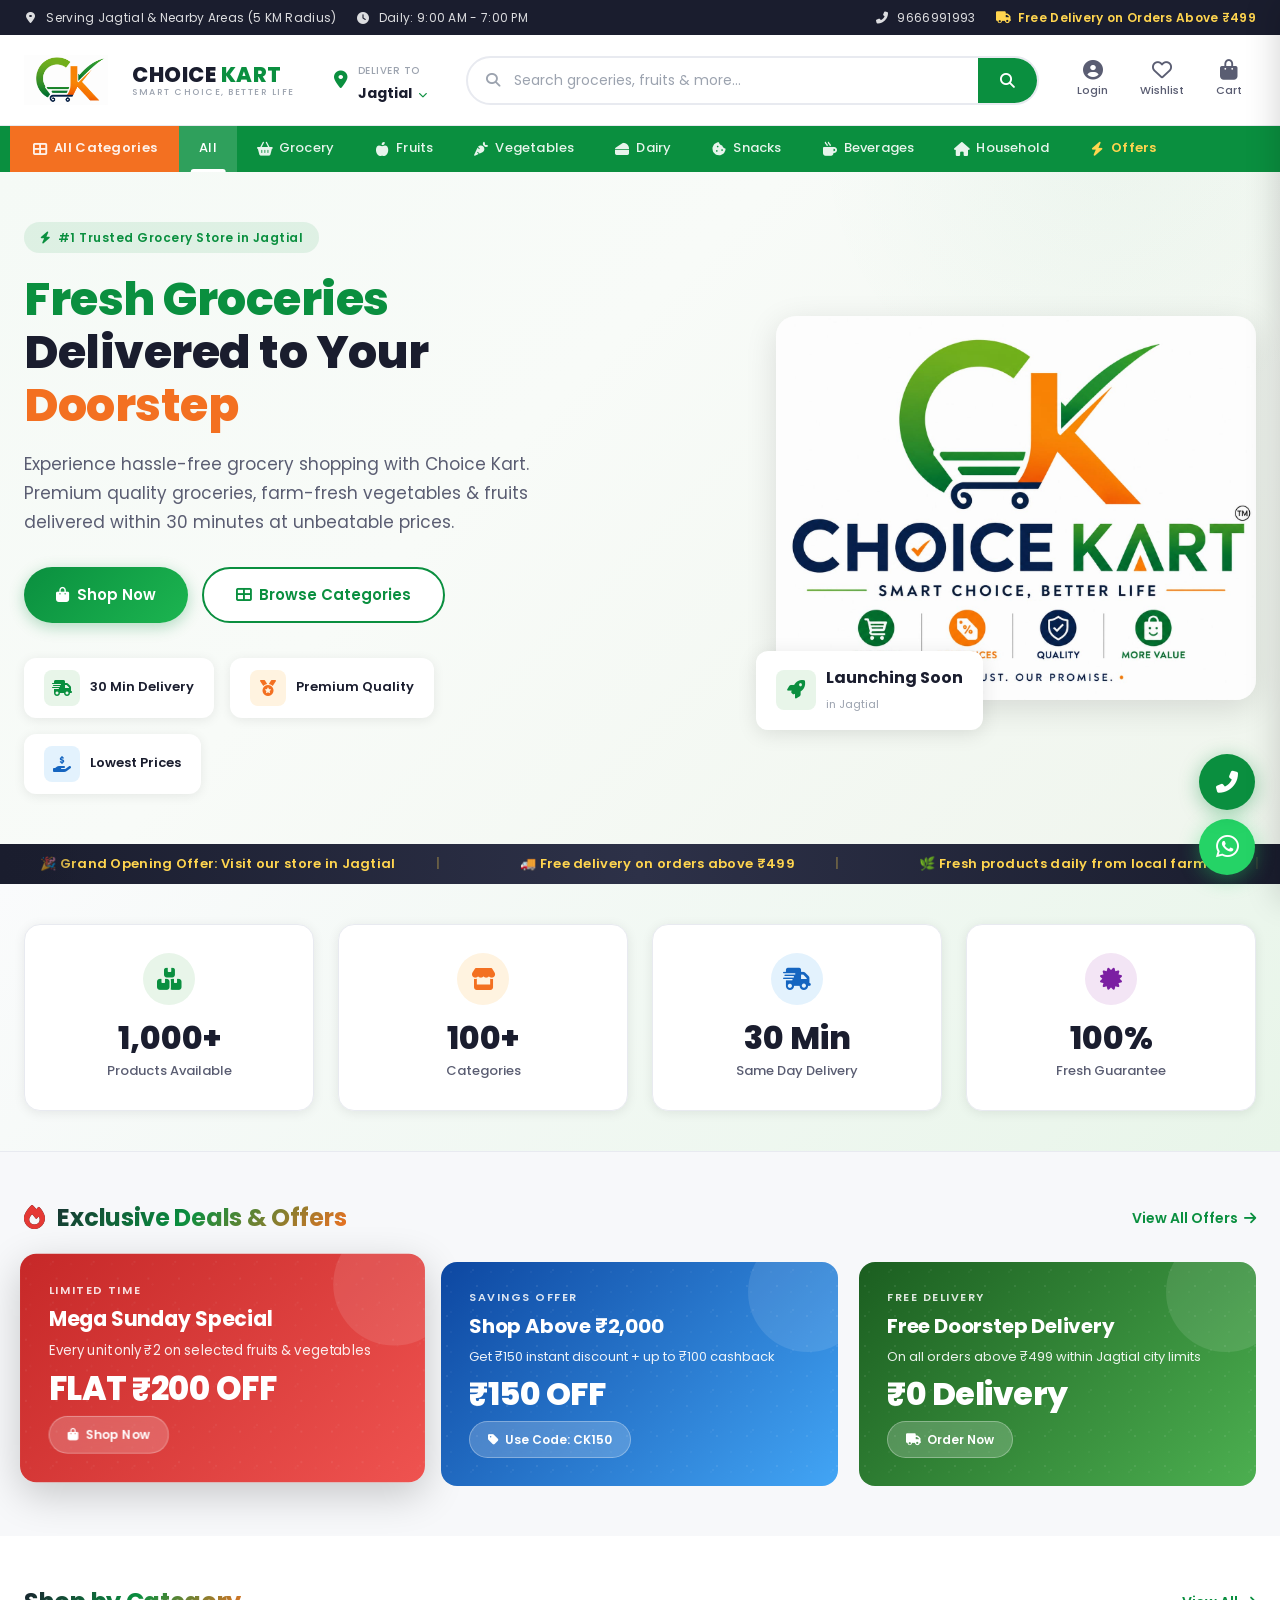
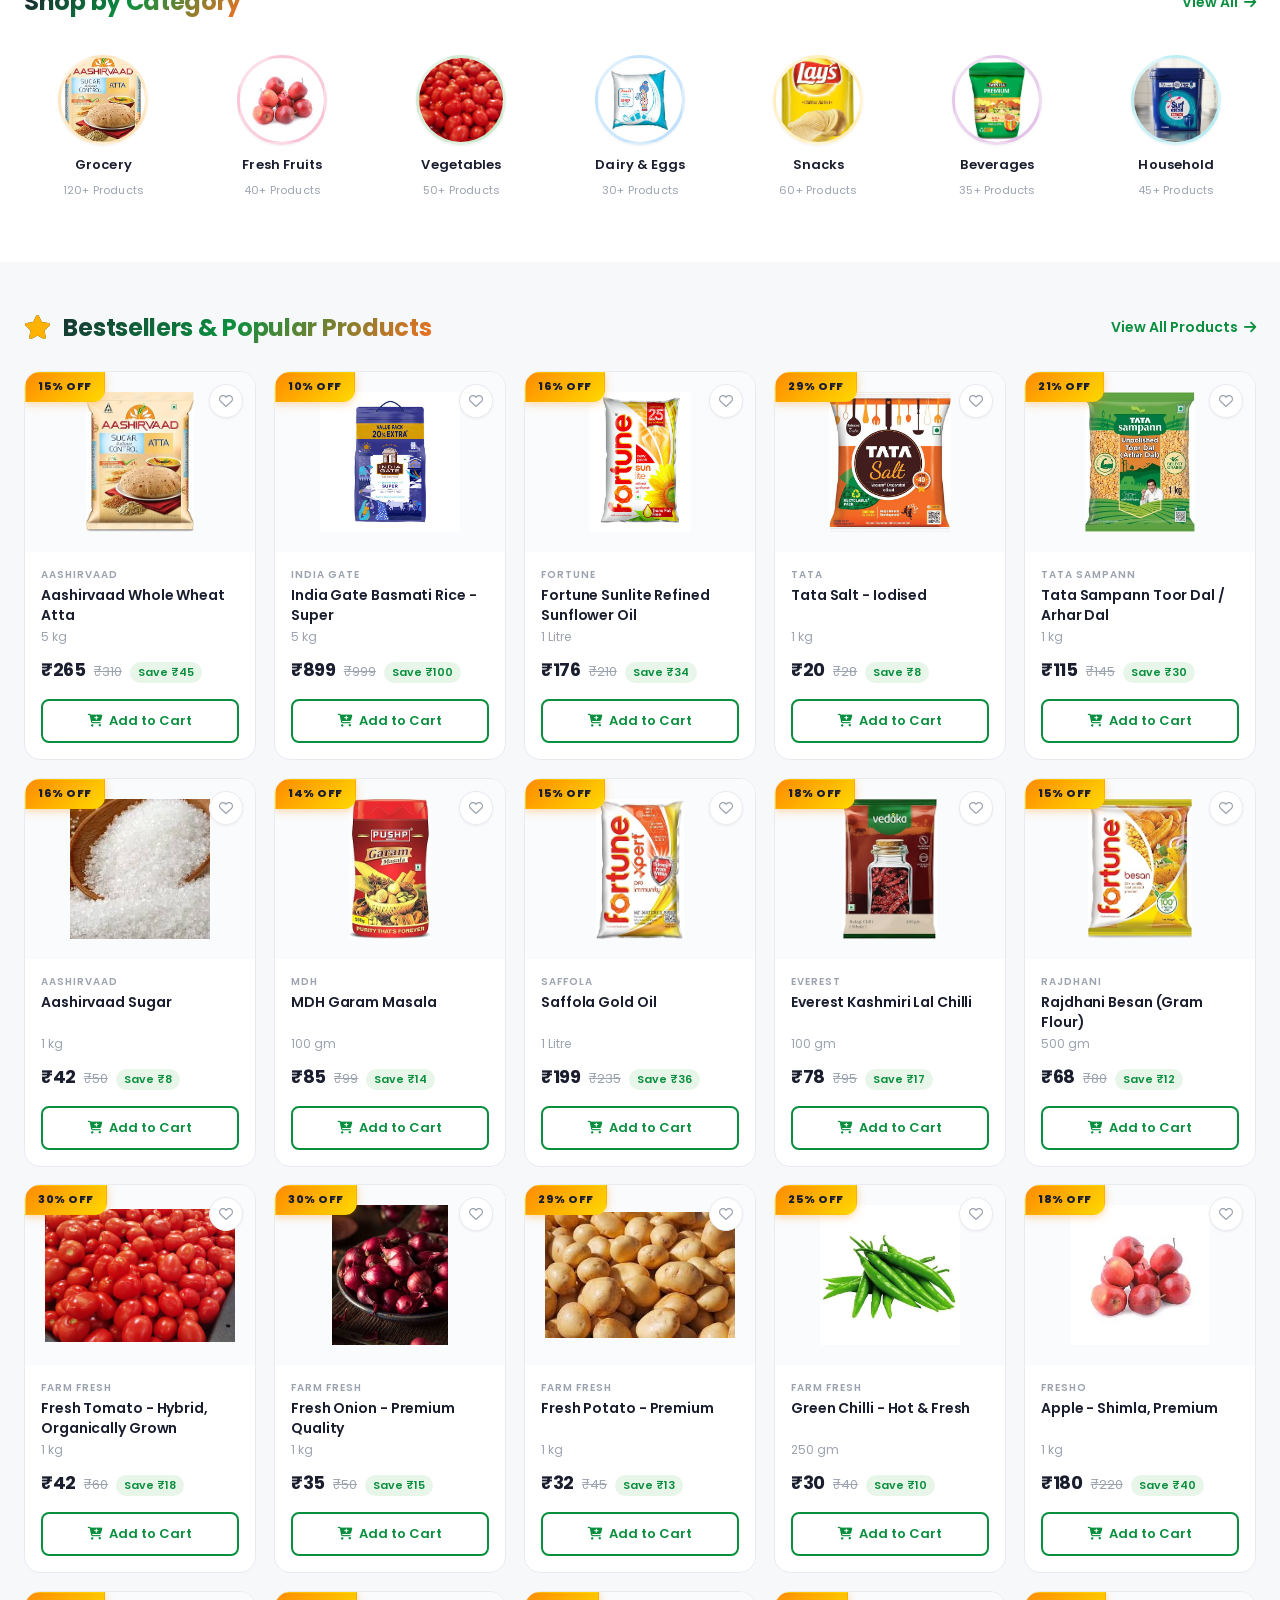
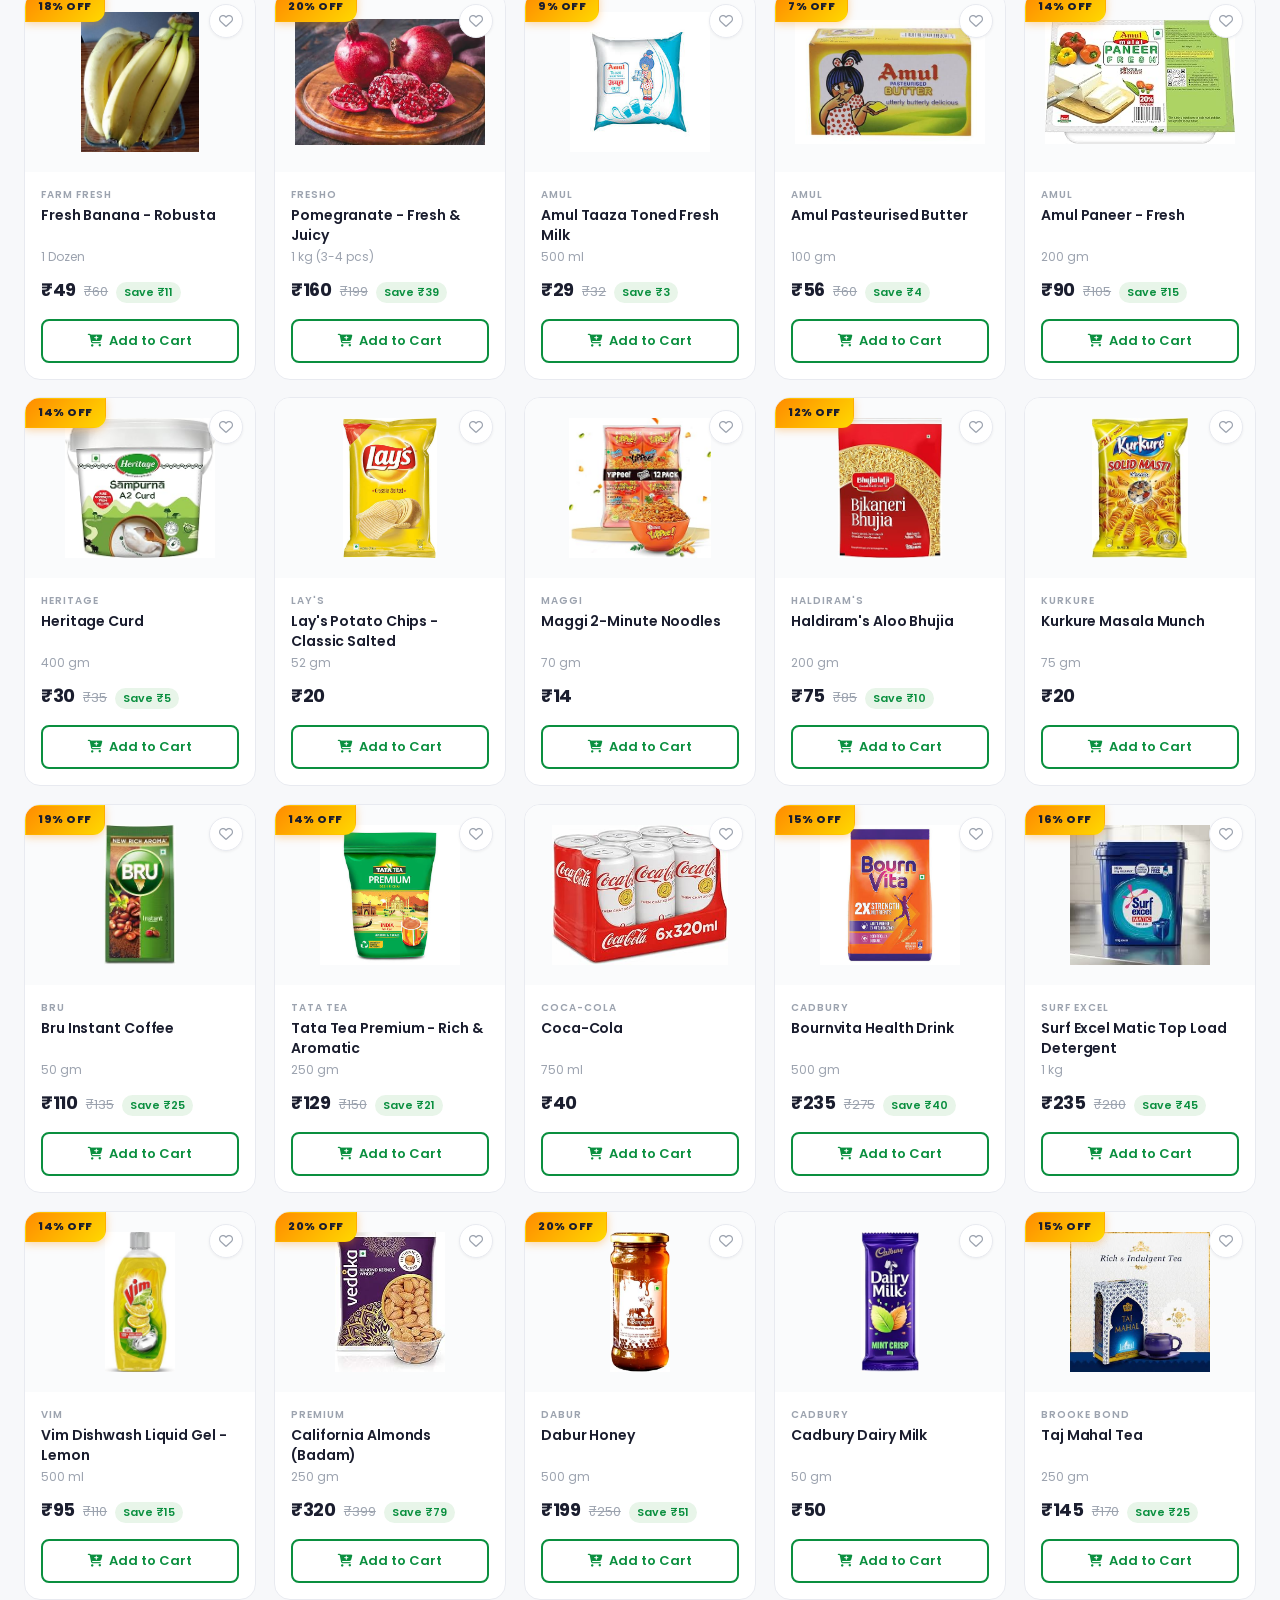
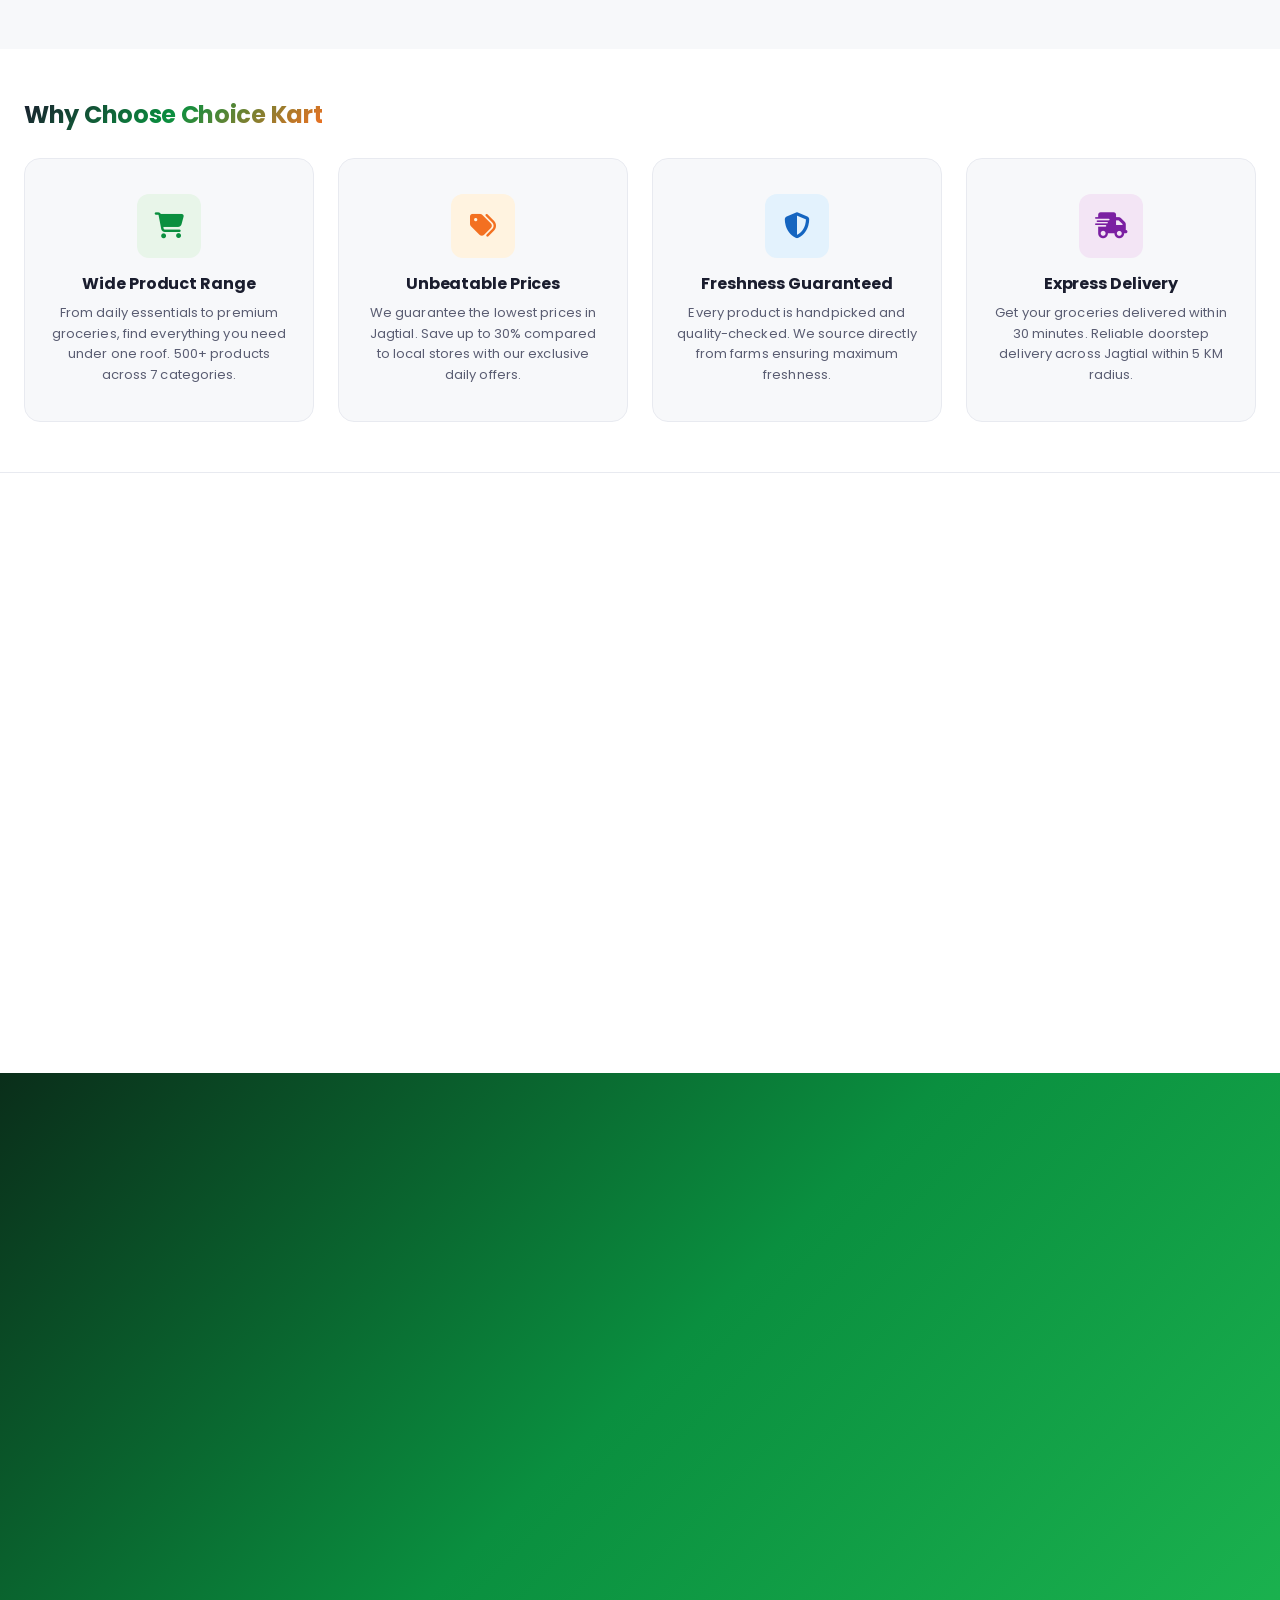
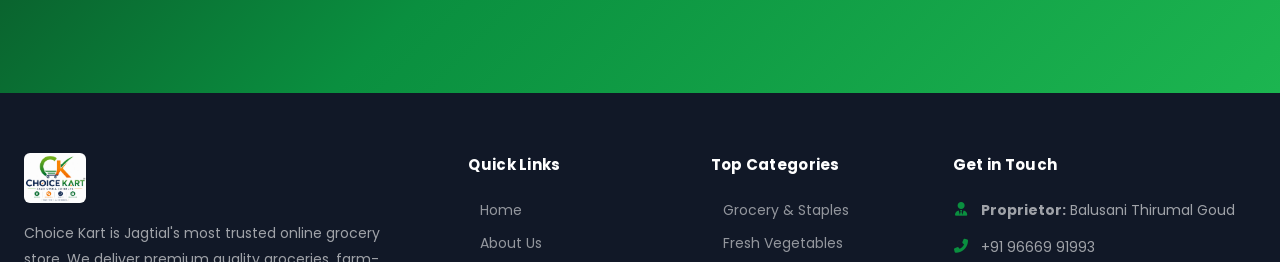
==== commit cb49db10: "Fix mobile: trust badge overflow, blank screen, loading skeleton - Fade-in animations disabled on mo" ====
--- a/Website/index.html
+++ b/Website/index.html
@@ -304,7 +304,12 @@
                 <a href="#" class="view-all">View All Products <i class="fas fa-arrow-right"></i></a>
             </div>
             <div class="products-grid" id="products-grid">
-                <!-- Products rendered by JavaScript -->
+                <!-- Loading skeleton shown until JS renders products -->
+                <div class="skeleton-card"><div class="skeleton-img"></div><div class="skeleton-line w80"></div><div class="skeleton-line w60"></div><div class="skeleton-line w40"></div><div class="skeleton-btn"></div></div>
+                <div class="skeleton-card"><div class="skeleton-img"></div><div class="skeleton-line w80"></div><div class="skeleton-line w60"></div><div class="skeleton-line w40"></div><div class="skeleton-btn"></div></div>
+                <div class="skeleton-card"><div class="skeleton-img"></div><div class="skeleton-line w80"></div><div class="skeleton-line w60"></div><div class="skeleton-line w40"></div><div class="skeleton-btn"></div></div>
+                <div class="skeleton-card"><div class="skeleton-img"></div><div class="skeleton-line w80"></div><div class="skeleton-line w60"></div><div class="skeleton-line w40"></div><div class="skeleton-btn"></div></div>
+                <div class="skeleton-card"><div class="skeleton-img"></div><div class="skeleton-line w80"></div><div class="skeleton-line w60"></div><div class="skeleton-line w40"></div><div class="skeleton-btn"></div></div>
             </div>
         </div>
     </section>
--- a/Website/css/style.css
+++ b/Website/css/style.css
@@ -2033,8 +2033,13 @@
     .hero-buttons { justify-content: center; }
 
     .offers-grid { grid-template-columns: 1fr; }
-    .trust-badges-grid { grid-template-columns: repeat(2, 1fr); gap: 14px; }
-    .trust-badge .counter-value { font-size: 26px; }
+    .trust-badges-grid { grid-template-columns: repeat(4, 1fr); gap: 8px; }
+    .trust-badge { padding: 16px 8px; }
+    .trust-badge .counter-value { font-size: 18px; }
+    .trust-badge .counter-label { font-size: 9px; }
+    .trust-badge .trust-icon { width: 38px; height: 38px; font-size: 16px; margin-bottom: 8px; }
+    .section-header h2 { font-size: 20px; }
+    .section-header { flex-wrap: wrap; gap: 6px; }
     .categories-grid { grid-template-columns: repeat(4, 1fr); }
     .category-icon { width: 70px; height: 70px; font-size: 26px; }
     .products-grid { grid-template-columns: repeat(2, 1fr); gap: 12px; }
@@ -2069,25 +2074,74 @@
     .app-content h2 { font-size: 26px; }
     .why-us-card { padding: 24px 16px; }
     .promo-ticker .ticker-content { animation-duration: 12s; }
-    .trust-badges-grid { grid-template-columns: repeat(2, 1fr); gap: 10px; }
-    .trust-badge { padding: 20px 12px; }
-    .trust-badge .counter-value { font-size: 22px; }
-    .trust-badge .counter-label { font-size: 11px; }
-    .trust-badge .trust-icon { width: 42px; height: 42px; font-size: 18px; }
+    .trust-badges-grid { grid-template-columns: repeat(2, 1fr); gap: 8px; }
+    .trust-badge { padding: 14px 8px; }
+    .trust-badge .counter-value { font-size: 18px; }
+    .trust-badge .counter-label { font-size: 9px; }
+    .trust-badge .trust-icon { width: 34px; height: 34px; font-size: 15px; margin-bottom: 6px; }
+    .section-header h2 { font-size: 18px; }
+    .section-header .view-all { font-size: 12px; }
+}
+
+/* ===== LOADING SKELETON ===== */
+@keyframes skeleton-pulse {
+    0% { background-position: -200% 0; }
+    100% { background-position: 200% 0; }
+}
+
+.skeleton-card {
+    background: white;
+    border-radius: var(--radius-lg);
+    border: 1px solid var(--border);
+    padding: 16px;
+    overflow: hidden;
+}
+
+.skeleton-img {
+    height: 140px;
+    border-radius: var(--radius);
+    margin-bottom: 12px;
+    background: linear-gradient(90deg, #f0f0f0 25%, #e0e0e0 50%, #f0f0f0 75%);
+    background-size: 200% 100%;
+    animation: skeleton-pulse 1.5s ease infinite;
+}
+
+.skeleton-line {
+    height: 12px;
+    border-radius: 6px;
+    margin-bottom: 8px;
+    background: linear-gradient(90deg, #f0f0f0 25%, #e0e0e0 50%, #f0f0f0 75%);
+    background-size: 200% 100%;
+    animation: skeleton-pulse 1.5s ease infinite;
+}
+
+.skeleton-line.w80 { width: 80%; }
+.skeleton-line.w60 { width: 60%; }
+.skeleton-line.w40 { width: 40%; }
+
+.skeleton-btn {
+    height: 38px;
+    border-radius: var(--radius);
+    margin-top: 12px;
+    background: linear-gradient(90deg, #f0f0f0 25%, #e0e0e0 50%, #f0f0f0 75%);
+    background-size: 200% 100%;
+    animation: skeleton-pulse 1.5s ease infinite;
 }
 
 /* ===== PREMIUM UPGRADES ===== */
 
-/* 1. Scroll Fade-In-Up Animation */
-.fade-in-up {
-    opacity: 0;
-    transform: translateY(40px);
-    transition: opacity 0.7s cubic-bezier(0.4, 0, 0.2, 1), transform 0.7s cubic-bezier(0.4, 0, 0.2, 1);
-}
-
-.fade-in-up.visible {
-    opacity: 1;
-    transform: translateY(0);
+/* 1. Scroll Fade-In-Up Animation - desktop only to avoid blank screen on mobile */
+@media (min-width: 769px) {
+    .fade-in-up {
+        opacity: 0;
+        transform: translateY(30px);
+        transition: opacity 0.6s ease, transform 0.6s ease;
+    }
+
+    .fade-in-up.visible {
+        opacity: 1;
+        transform: translateY(0);
+    }
 }
 
 /* 2. Product Card Glassmorphism on Hover */
@@ -2196,6 +2250,7 @@
     border-radius: var(--radius-lg);
     box-shadow: var(--shadow);
     transition: var(--transition);
+    overflow: hidden;
     border: 1px solid var(--border);
     min-width: 0;
 }
@@ -2243,12 +2298,16 @@
     color: var(--text-primary);
     line-height: 1.2;
     margin-bottom: 4px;
+    word-break: break-word;
+    overflow-wrap: break-word;
 }
 
 .trust-badge .counter-label {
     font-size: 13px;
     color: var(--text-secondary);
     font-weight: 500;
+    word-break: break-word;
+    overflow-wrap: break-word;
 }
 
 /* 8. Smooth Hover Lift on All Cards */
@@ -2637,13 +2696,13 @@
     letter-spacing: 0.3px;
 }
 
-/* ===== PERFORMANCE: content-visibility on below-fold sections ===== */
-.section,
-.brands-section,
-.app-section,
-.trust-section {
-    content-visibility: auto;
-    contain-intrinsic-size: auto 500px;
+/* ===== PERFORMANCE: content-visibility on below-fold sections (desktop only) ===== */
+@media (min-width: 769px) {
+    .brands-section,
+    .app-section {
+        content-visibility: auto;
+        contain-intrinsic-size: auto 500px;
+    }
 }
 
 /* Performance: will-change on animated elements */
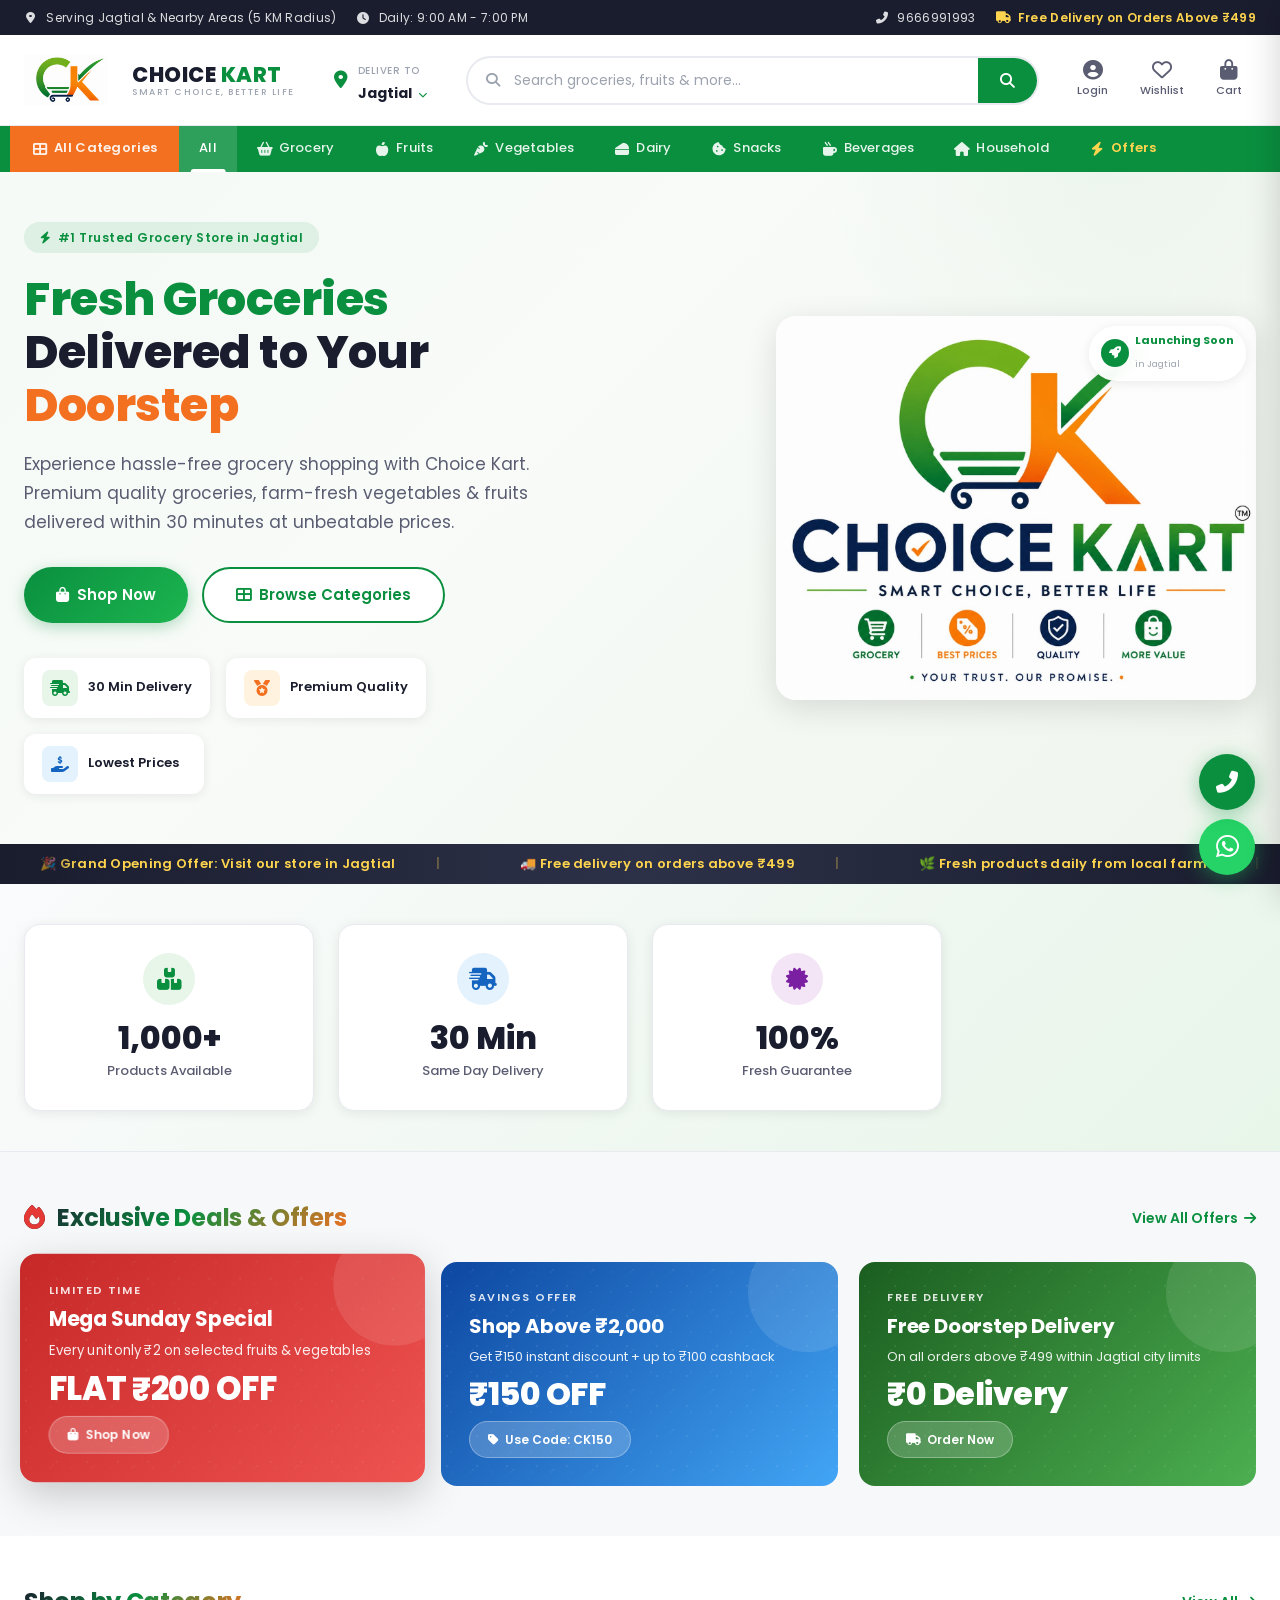
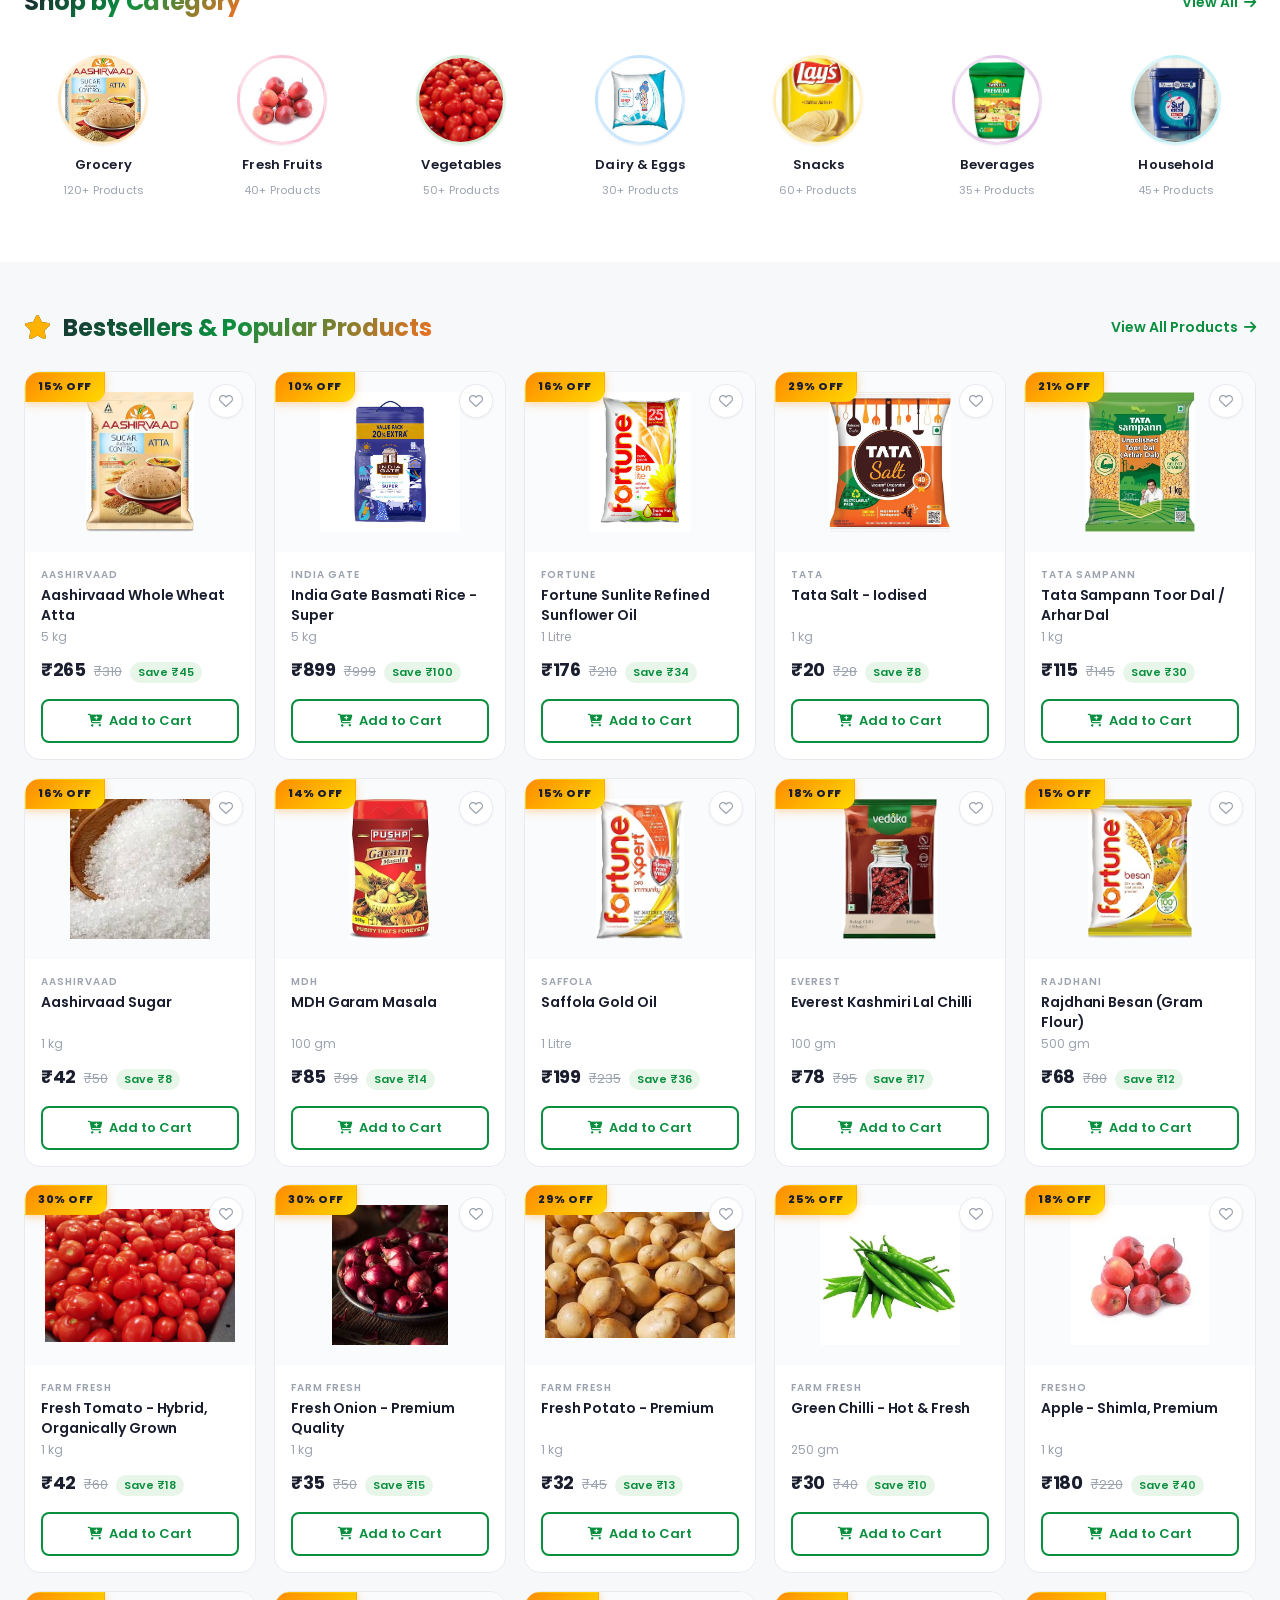
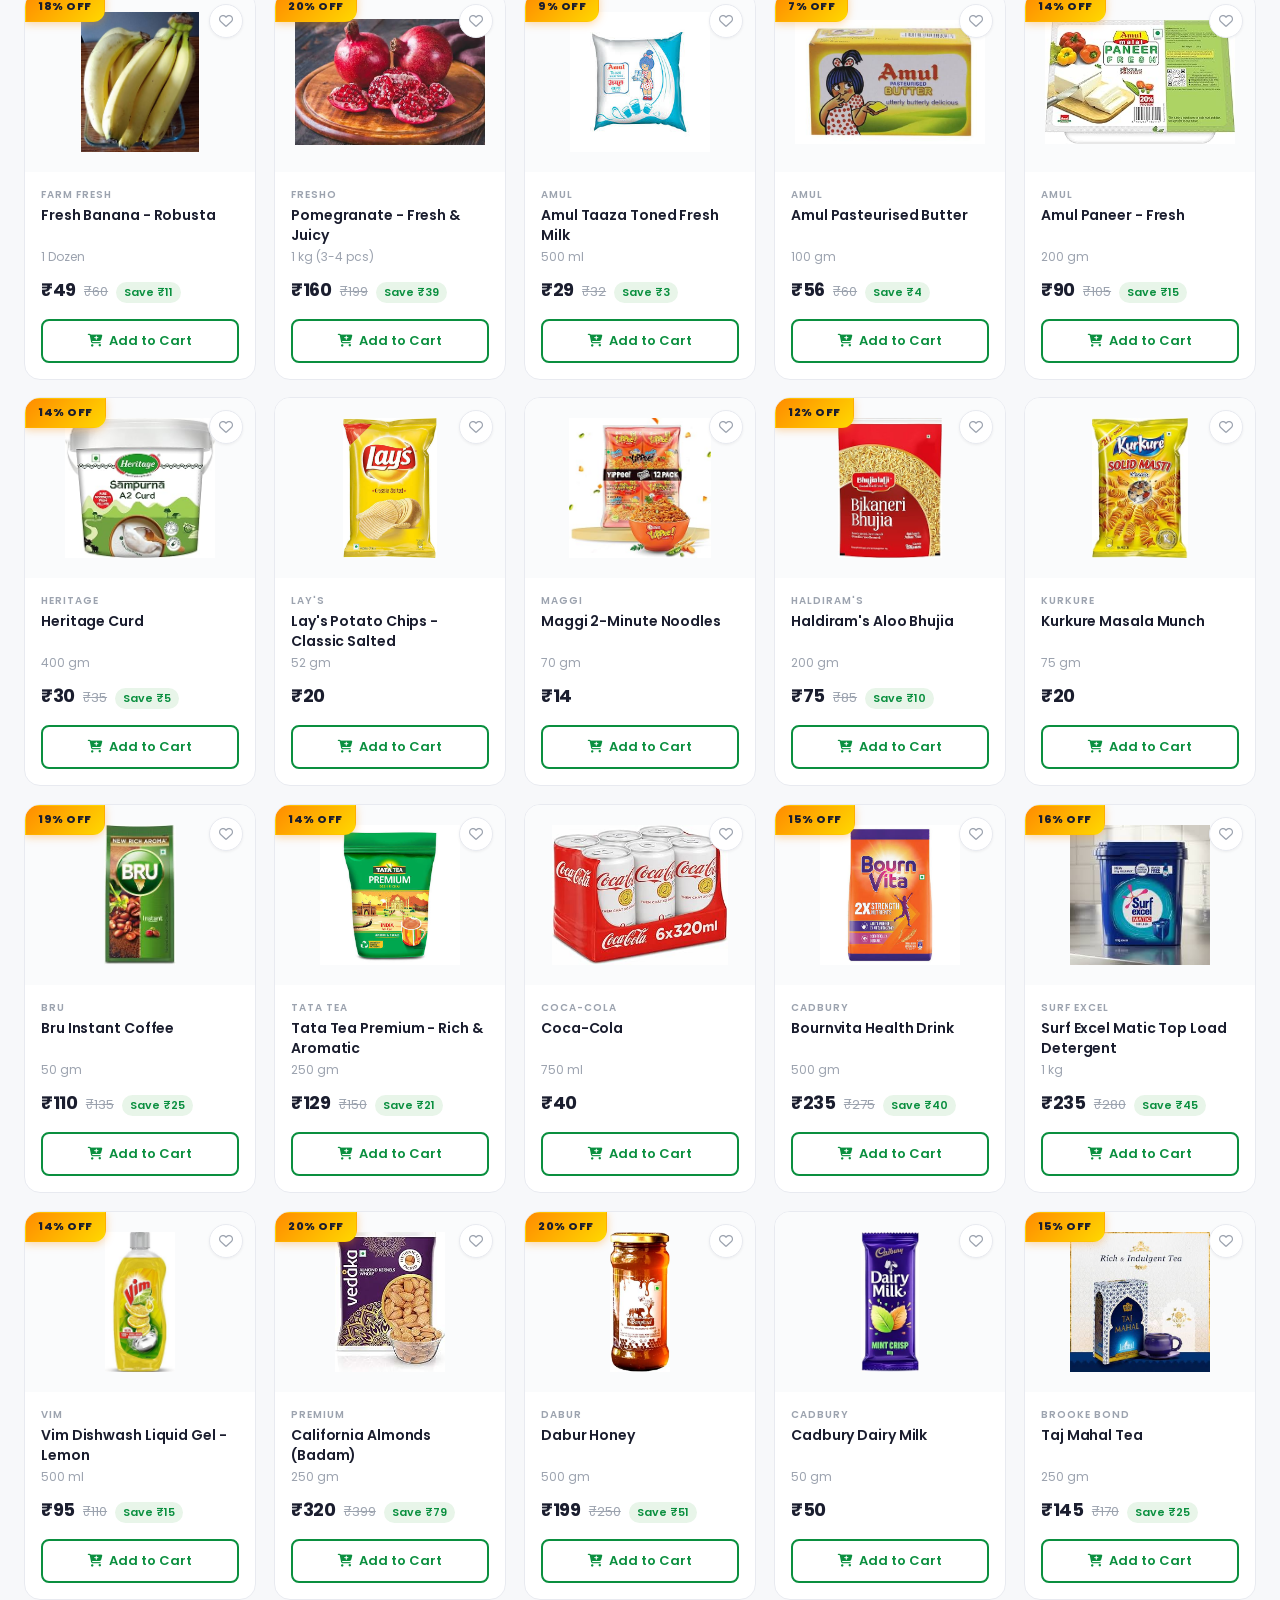
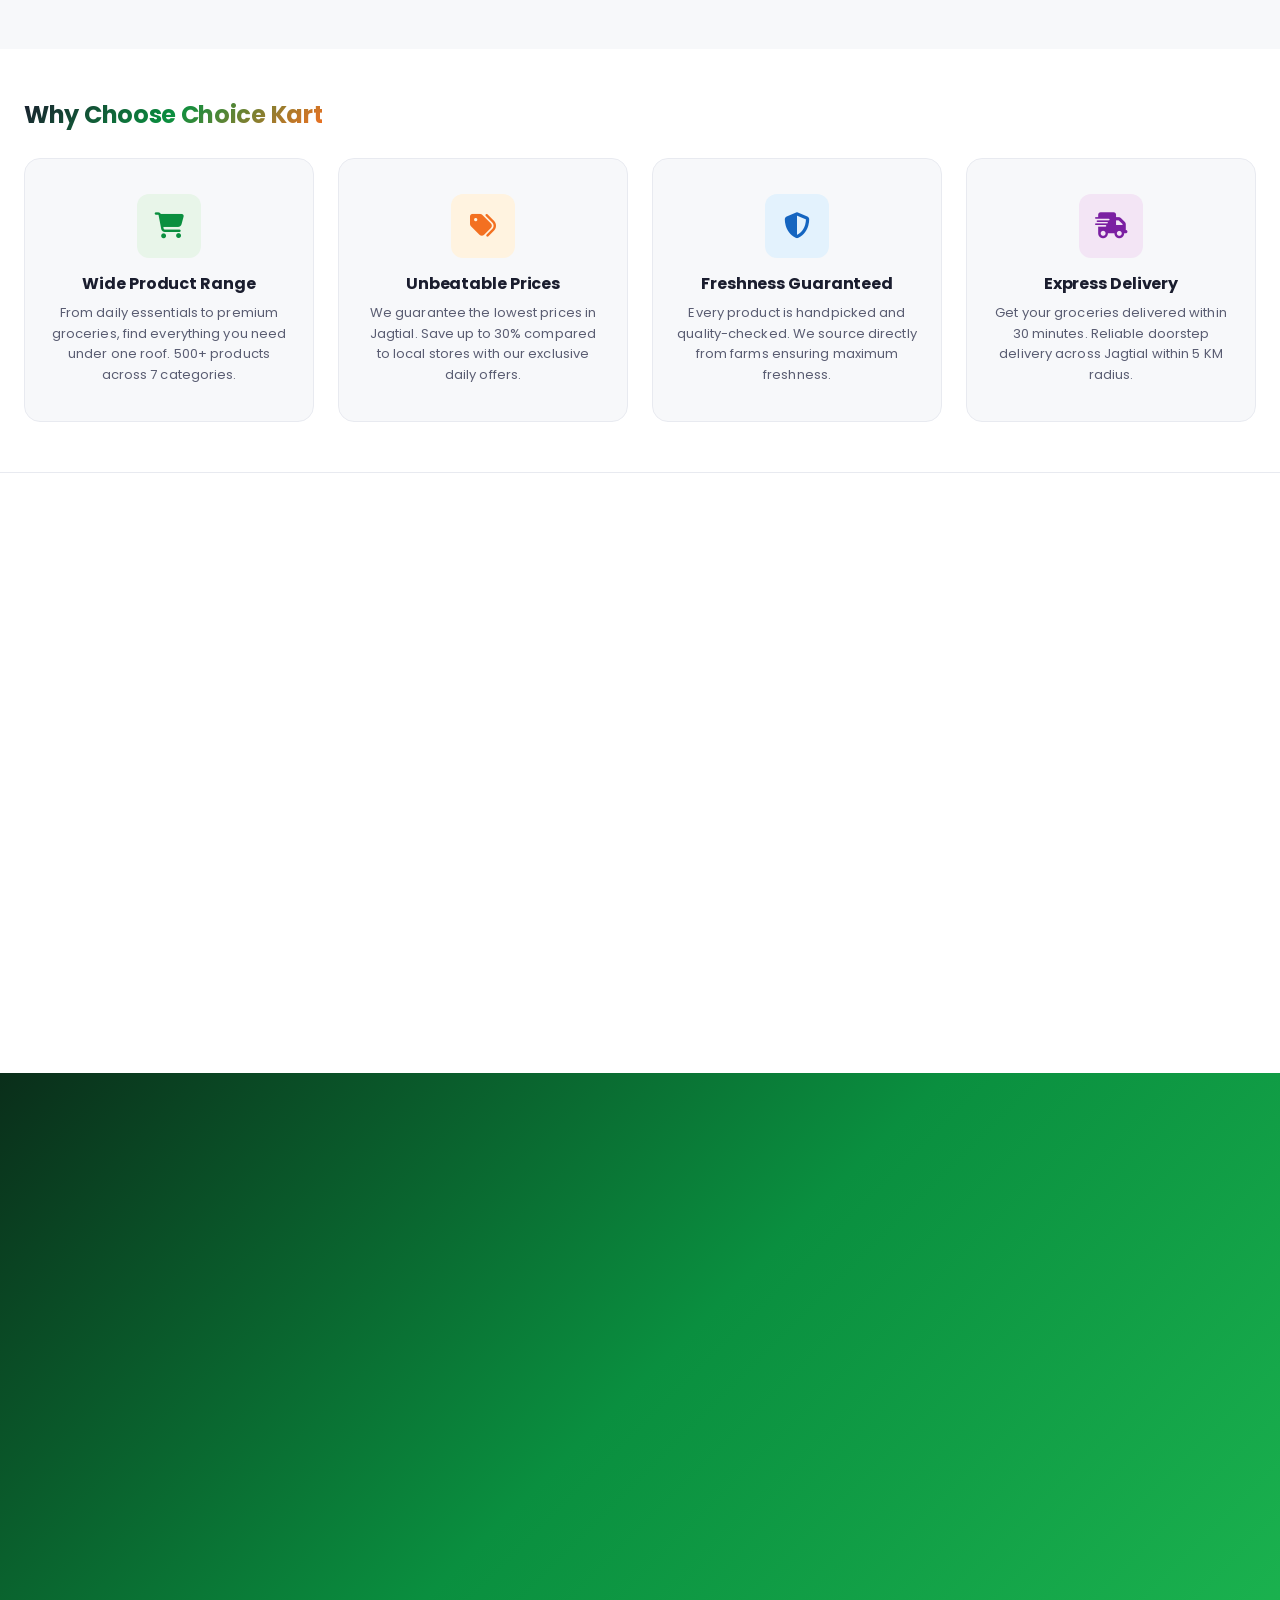
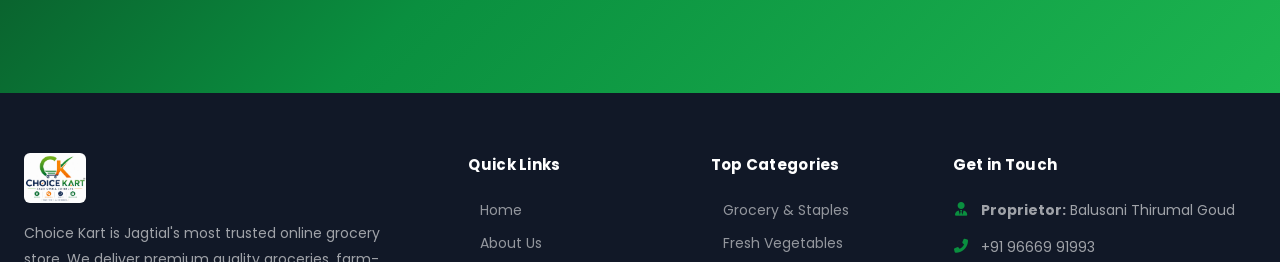
==== commit b12801ee: "Fix trust badges: scrollable on mobile, remove 100+ Categories - Trust badges now horizontally scrol" ====
--- a/Website/index.html
+++ b/Website/index.html
@@ -182,11 +182,6 @@
                     <div class="trust-icon green"><i class="fas fa-boxes"></i></div>
                     <div class="counter-value" data-target="1000">0</div>
                     <div class="counter-label">Products Available</div>
-                </div>
-                <div class="trust-badge">
-                    <div class="trust-icon orange"><i class="fas fa-store"></i></div>
-                    <div class="counter-value" data-target="100" data-suffix="+">0</div>
-                    <div class="counter-label">Categories</div>
                 </div>
                 <div class="trust-badge">
                     <div class="trust-icon blue"><i class="fas fa-shipping-fast"></i></div>
--- a/Website/css/style.css
+++ b/Website/css/style.css
@@ -531,22 +531,26 @@
     align-items: center;
     gap: 10px;
     background: white;
-    padding: 12px 20px;
+    padding: 12px 18px;
     border-radius: var(--radius-md);
     box-shadow: var(--shadow);
     font-size: 13px;
     font-weight: 600;
     color: var(--text-primary);
+    min-width: 180px;
+    min-height: 52px;
 }
 
 .hero-feature .feature-icon {
     width: 36px;
     height: 36px;
+    min-width: 36px;
     border-radius: var(--radius);
     display: flex;
     align-items: center;
     justify-content: center;
     font-size: 16px;
+    flex-shrink: 0;
 }
 
 .feature-icon.green { background: var(--primary-light); color: var(--primary); }
@@ -566,38 +570,44 @@
 
 .hero-image .hero-stats {
     position: absolute;
-    bottom: -30px;
-    left: -20px;
-    background: white;
-    padding: 14px 20px;
-    border-radius: var(--radius-md);
-    box-shadow: var(--shadow-md);
-    display: flex;
-    align-items: center;
-    gap: 10px;
+    top: 10px;
+    right: 10px;
+    background: rgba(255,255,255,0.95);
+    padding: 6px 12px;
+    border-radius: var(--radius-full);
+    box-shadow: var(--shadow);
+    display: flex;
+    align-items: center;
+    gap: 6px;
+    z-index: 2;
+    backdrop-filter: blur(8px);
 }
 
 .hero-stats .stat-icon {
-    width: 40px;
-    height: 40px;
-    background: var(--primary-light);
-    border-radius: var(--radius);
+    width: 28px;
+    height: 28px;
+    background: var(--primary);
+    border-radius: 50%;
     display: flex;
     align-items: center;
     justify-content: center;
-    color: var(--primary);
-    font-size: 18px;
+    color: white;
+    font-size: 12px;
+    flex-shrink: 0;
 }
 
 .hero-stats .stat-text strong {
     display: block;
-    font-size: 16px;
-    color: var(--text-primary);
+    font-size: 11px;
+    font-weight: 700;
+    color: var(--primary);
+    white-space: nowrap;
 }
 
 .hero-stats .stat-text small {
-    font-size: 11px;
+    font-size: 9px;
     color: var(--text-muted);
+    white-space: nowrap;
 }
 
 /* ===== SECTION STYLES ===== */
@@ -2012,11 +2022,11 @@
 @media (max-width: 768px) {
     .top-bar { display: none; }
     .mobile-menu-btn { display: block; }
-    .header .container { flex-wrap: wrap; gap: 10px; }
+    .header .container { flex-wrap: wrap; gap: 10px; padding: 10px 16px; }
     .deliver-to { display: none; }
     .ck-icon { height: 38px; }
     .brand-text { display: none; }
-    .search-bar { order: 3; max-width: 100%; flex: 0 0 100%; }
+    .search-bar { order: 3; width: 100%; flex: 0 0 100%; box-sizing: border-box; }
     .header-actions { gap: 2px; }
     .header-action span:not(.badge) { display: none; }
     .header-action { padding: 8px 10px; }
@@ -2028,15 +2038,53 @@
     .hero .container { flex-direction: column; text-align: center; }
     .hero-content h1 { font-size: 30px; }
     .hero-content { max-width: 100%; }
-    .hero-image { flex: 0 0 auto; max-width: 300px; }
-    .hero-features { justify-content: center; }
+    .hero-image { flex: 0 0 auto; max-width: 220px; }
+    .hero-features {
+        flex-wrap: nowrap;
+        overflow-x: auto;
+        -webkit-overflow-scrolling: touch;
+        scrollbar-width: none;
+        padding-bottom: 4px;
+        gap: 10px;
+    }
+    .hero-features::-webkit-scrollbar { display: none; }
+    .hero-feature {
+        min-width: 170px;
+        max-width: 170px;
+        flex-shrink: 0;
+        padding: 10px 14px;
+        font-size: 12px;
+    }
     .hero-buttons { justify-content: center; }
+    .hero-image .hero-stats {
+        top: 5px;
+        right: 5px;
+        padding: 4px 8px;
+    }
+    .hero-stats .stat-icon { width: 22px; height: 22px; font-size: 10px; }
+    .hero-stats .stat-text strong { font-size: 10px; }
+    .hero-stats .stat-text small { font-size: 8px; }
 
     .offers-grid { grid-template-columns: 1fr; }
-    .trust-badges-grid { grid-template-columns: repeat(4, 1fr); gap: 8px; }
-    .trust-badge { padding: 16px 8px; }
-    .trust-badge .counter-value { font-size: 18px; }
-    .trust-badge .counter-label { font-size: 9px; }
+
+    .trust-badges-grid {
+        display: flex !important;
+        grid-template-columns: none !important;
+        overflow-x: auto;
+        -webkit-overflow-scrolling: touch;
+        scrollbar-width: none;
+        gap: 12px;
+        padding-bottom: 8px;
+    }
+    .trust-badges-grid::-webkit-scrollbar { display: none; }
+    .trust-badge {
+        min-width: 140px;
+        max-width: 140px;
+        flex-shrink: 0;
+        padding: 20px 12px;
+    }
+    .trust-badge .counter-value { font-size: 24px; }
+    .trust-badge .counter-label { font-size: 11px; }
     .trust-badge .trust-icon { width: 38px; height: 38px; font-size: 16px; margin-bottom: 8px; }
     .section-header h2 { font-size: 20px; }
     .section-header { flex-wrap: wrap; gap: 6px; }
@@ -2063,7 +2111,6 @@
 
 @media (max-width: 480px) {
     .hero-content h1 { font-size: 26px; }
-    .hero-features { flex-direction: column; align-items: center; }
     .products-grid { gap: 10px; }
     .product-info { padding: 12px; }
     .product-name { font-size: 13px; }
@@ -2074,11 +2121,7 @@
     .app-content h2 { font-size: 26px; }
     .why-us-card { padding: 24px 16px; }
     .promo-ticker .ticker-content { animation-duration: 12s; }
-    .trust-badges-grid { grid-template-columns: repeat(2, 1fr); gap: 8px; }
-    .trust-badge { padding: 14px 8px; }
-    .trust-badge .counter-value { font-size: 18px; }
-    .trust-badge .counter-label { font-size: 9px; }
-    .trust-badge .trust-icon { width: 34px; height: 34px; font-size: 15px; margin-bottom: 6px; }
+    .trust-badge { min-width: 130px; max-width: 130px; }
     .section-header h2 { font-size: 18px; }
     .section-header .view-all { font-size: 12px; }
 }
@@ -2909,58 +2952,12 @@
 
 /* Mobile overflow fixes */
 @media (max-width: 768px) {
-    .hero-image .hero-stats {
-        left: 10px;
-        bottom: -20px;
-    }
-
-    .hero-image img {
-        max-width: 100%;
-    }
-
-    .brands-track {
-        gap: 10px;
-    }
-
-    .brand-card {
-        min-width: 100px;
-        padding: 10px 18px;
-    }
-
-    .offer-card .offer-value {
-        font-size: 26px;
-    }
-
-    .app-content h2 {
-        font-size: 26px;
-    }
-
-    .trust-badges-grid {
-        gap: 12px;
-    }
+    .brands-track { gap: 10px; }
+    .brand-card { min-width: 100px; padding: 10px 18px; }
+    .offer-card .offer-value { font-size: 26px; }
 }
 
 @media (max-width: 480px) {
-    .hero-image .hero-stats {
-        left: 5px;
-        bottom: -15px;
-        padding: 10px 14px;
-    }
-
-    .hero-stats .stat-icon {
-        width: 34px;
-        height: 34px;
-        font-size: 14px;
-    }
-
-    .hero-stats .stat-text strong {
-        font-size: 13px;
-    }
-
-    .hero-stats .stat-text small {
-        font-size: 10px;
-    }
-
     .phone-mockup {
         width: 150px;
         height: 300px;
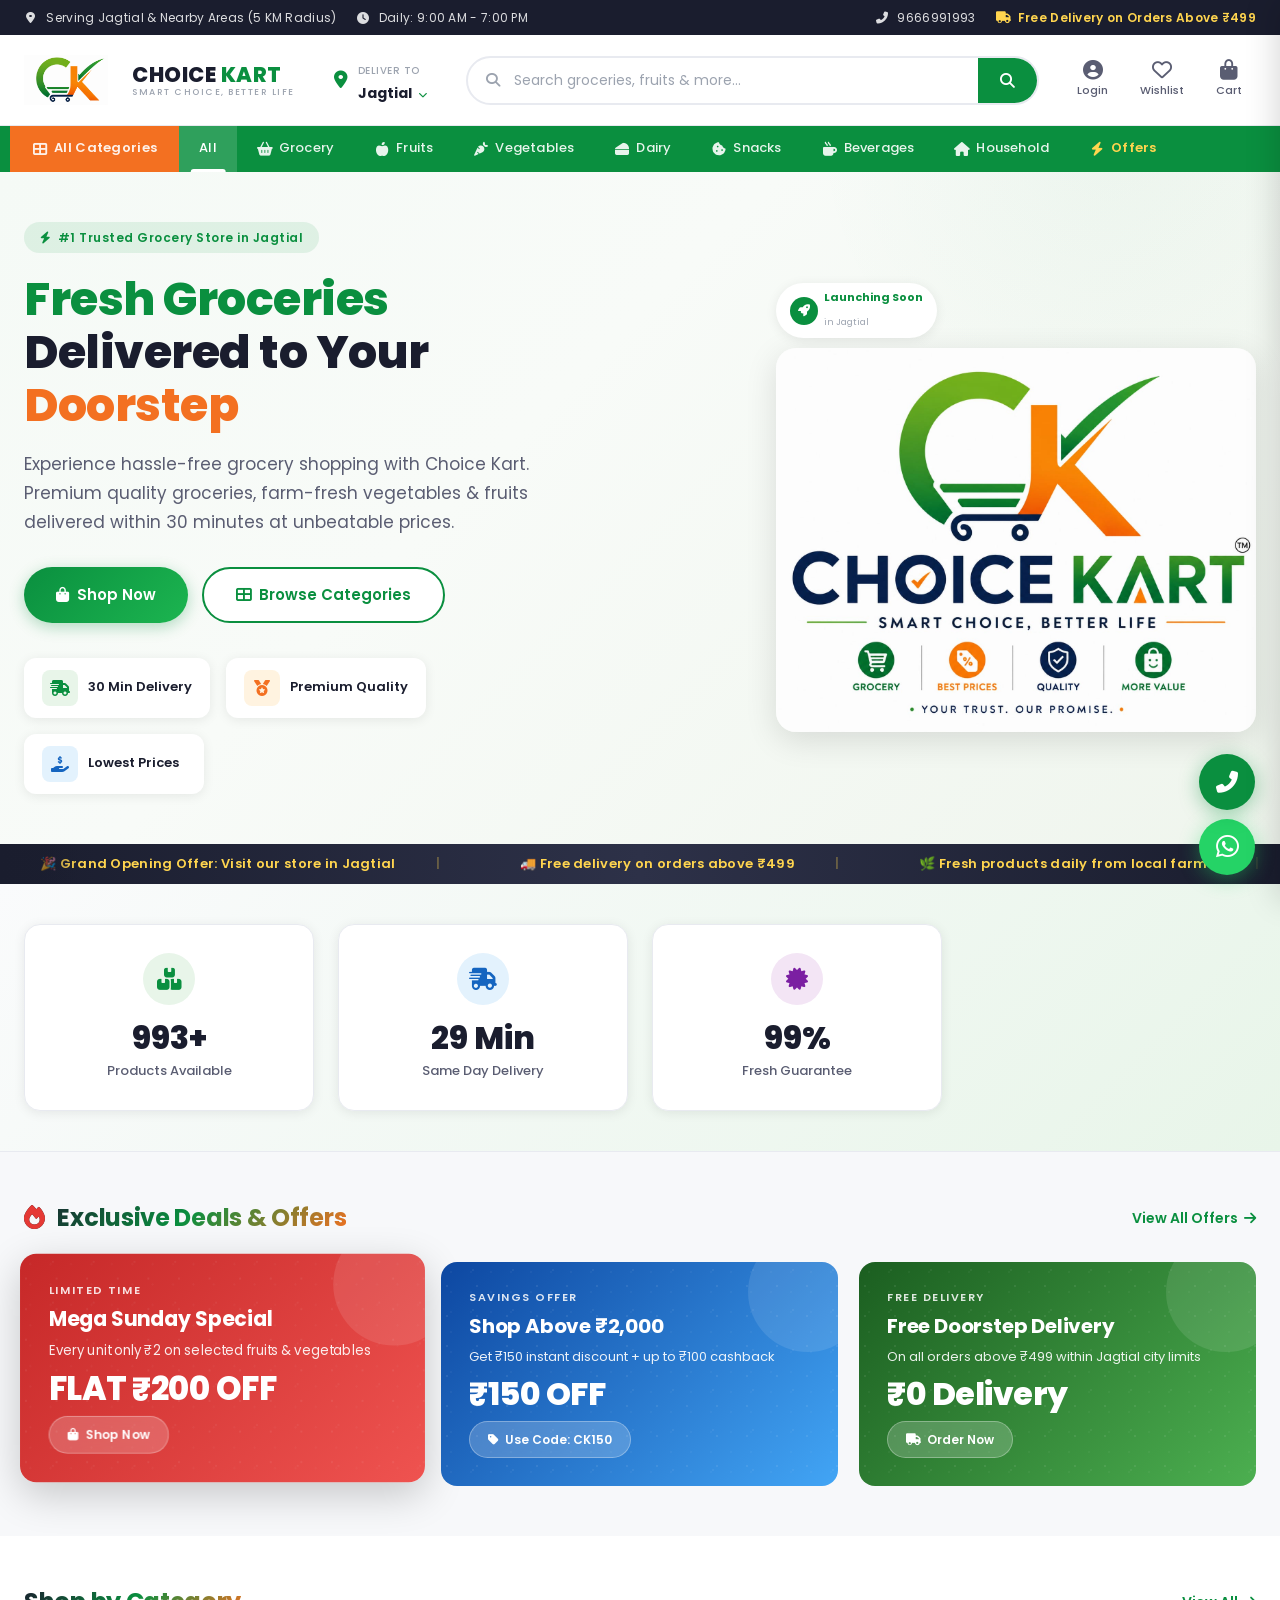
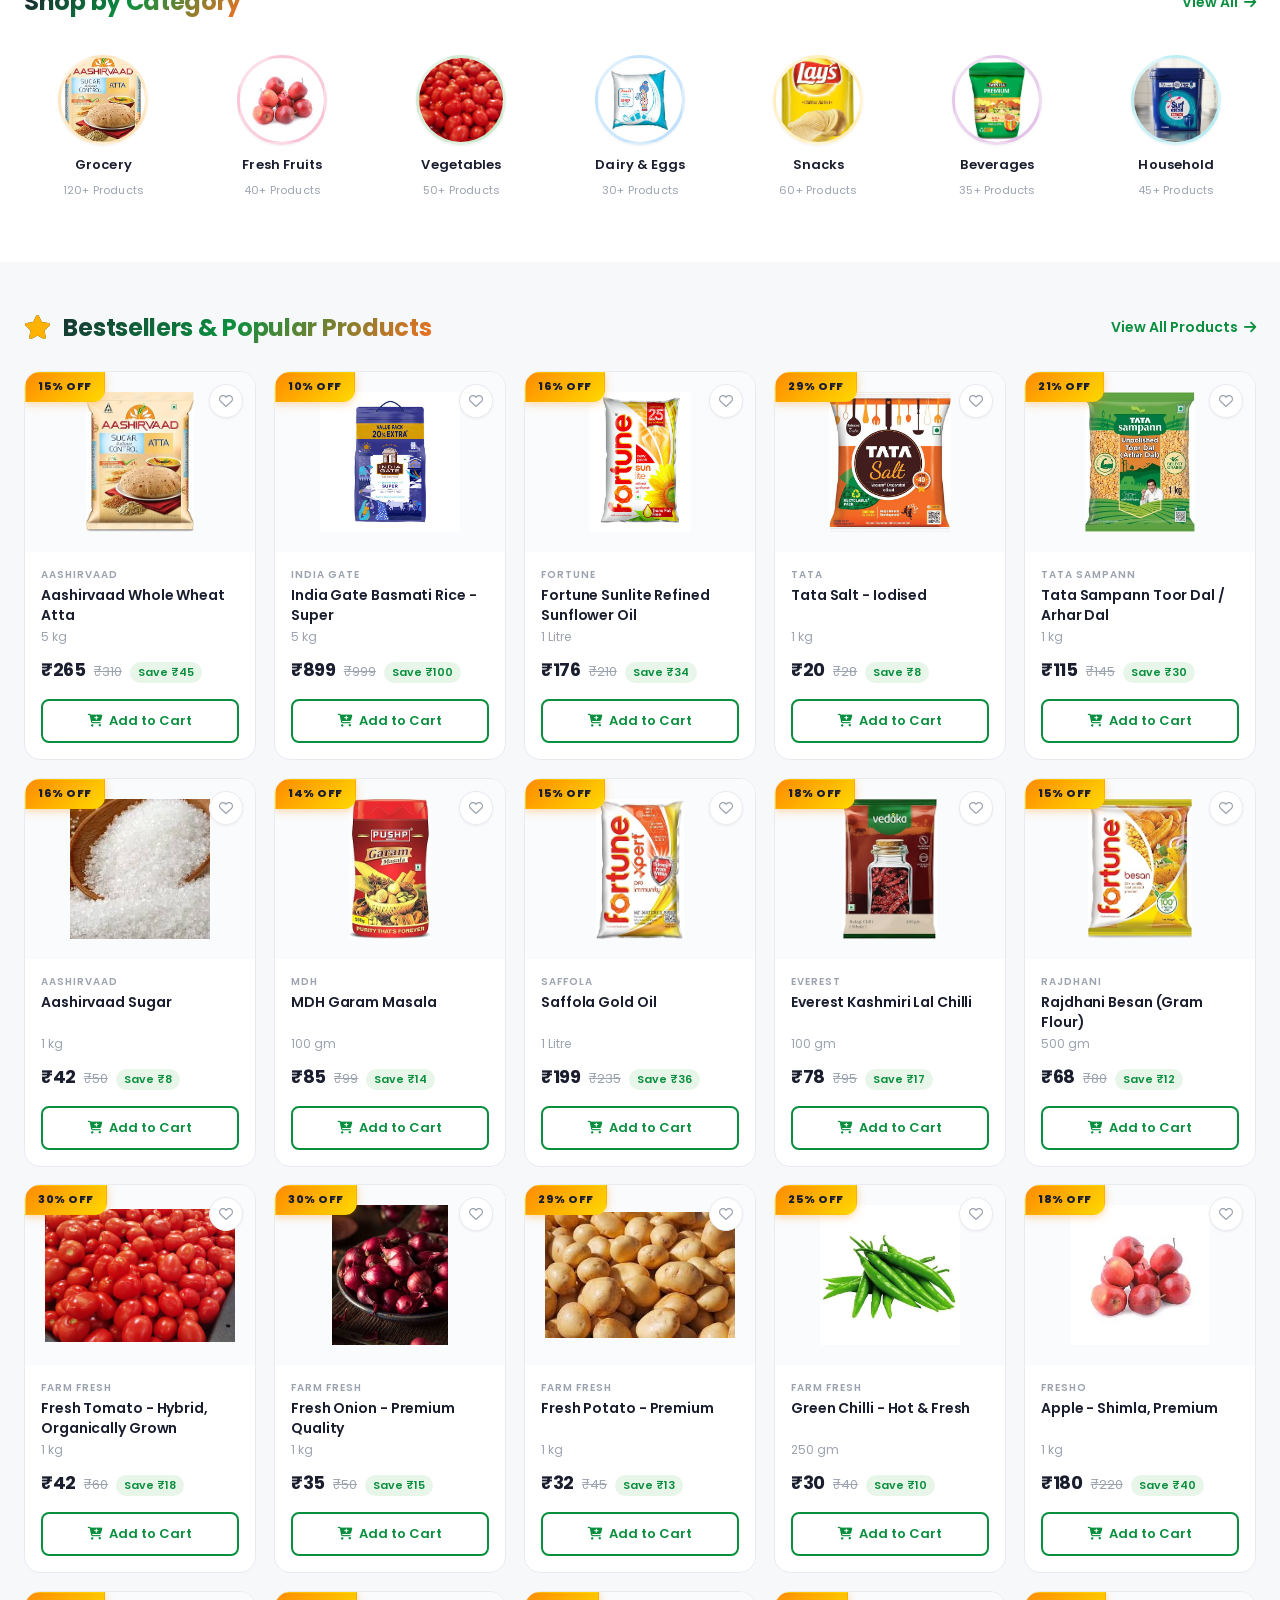
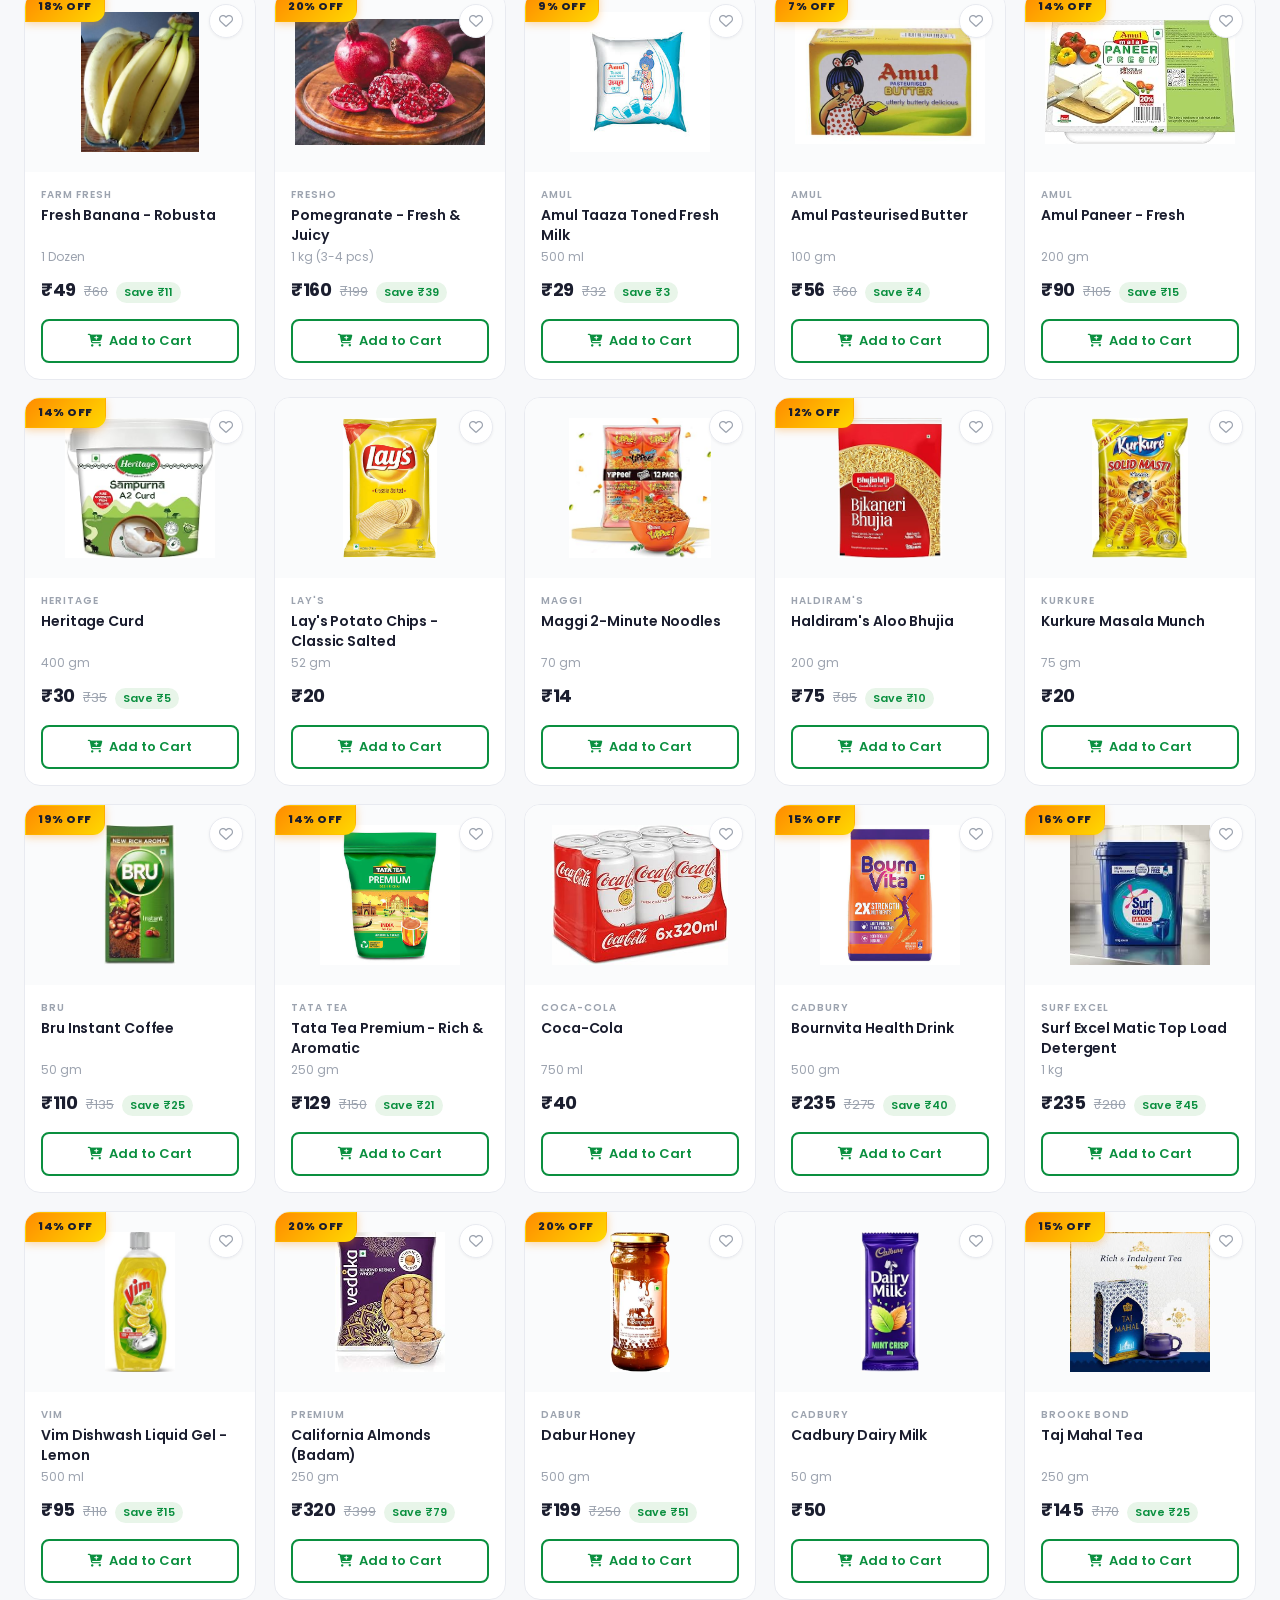
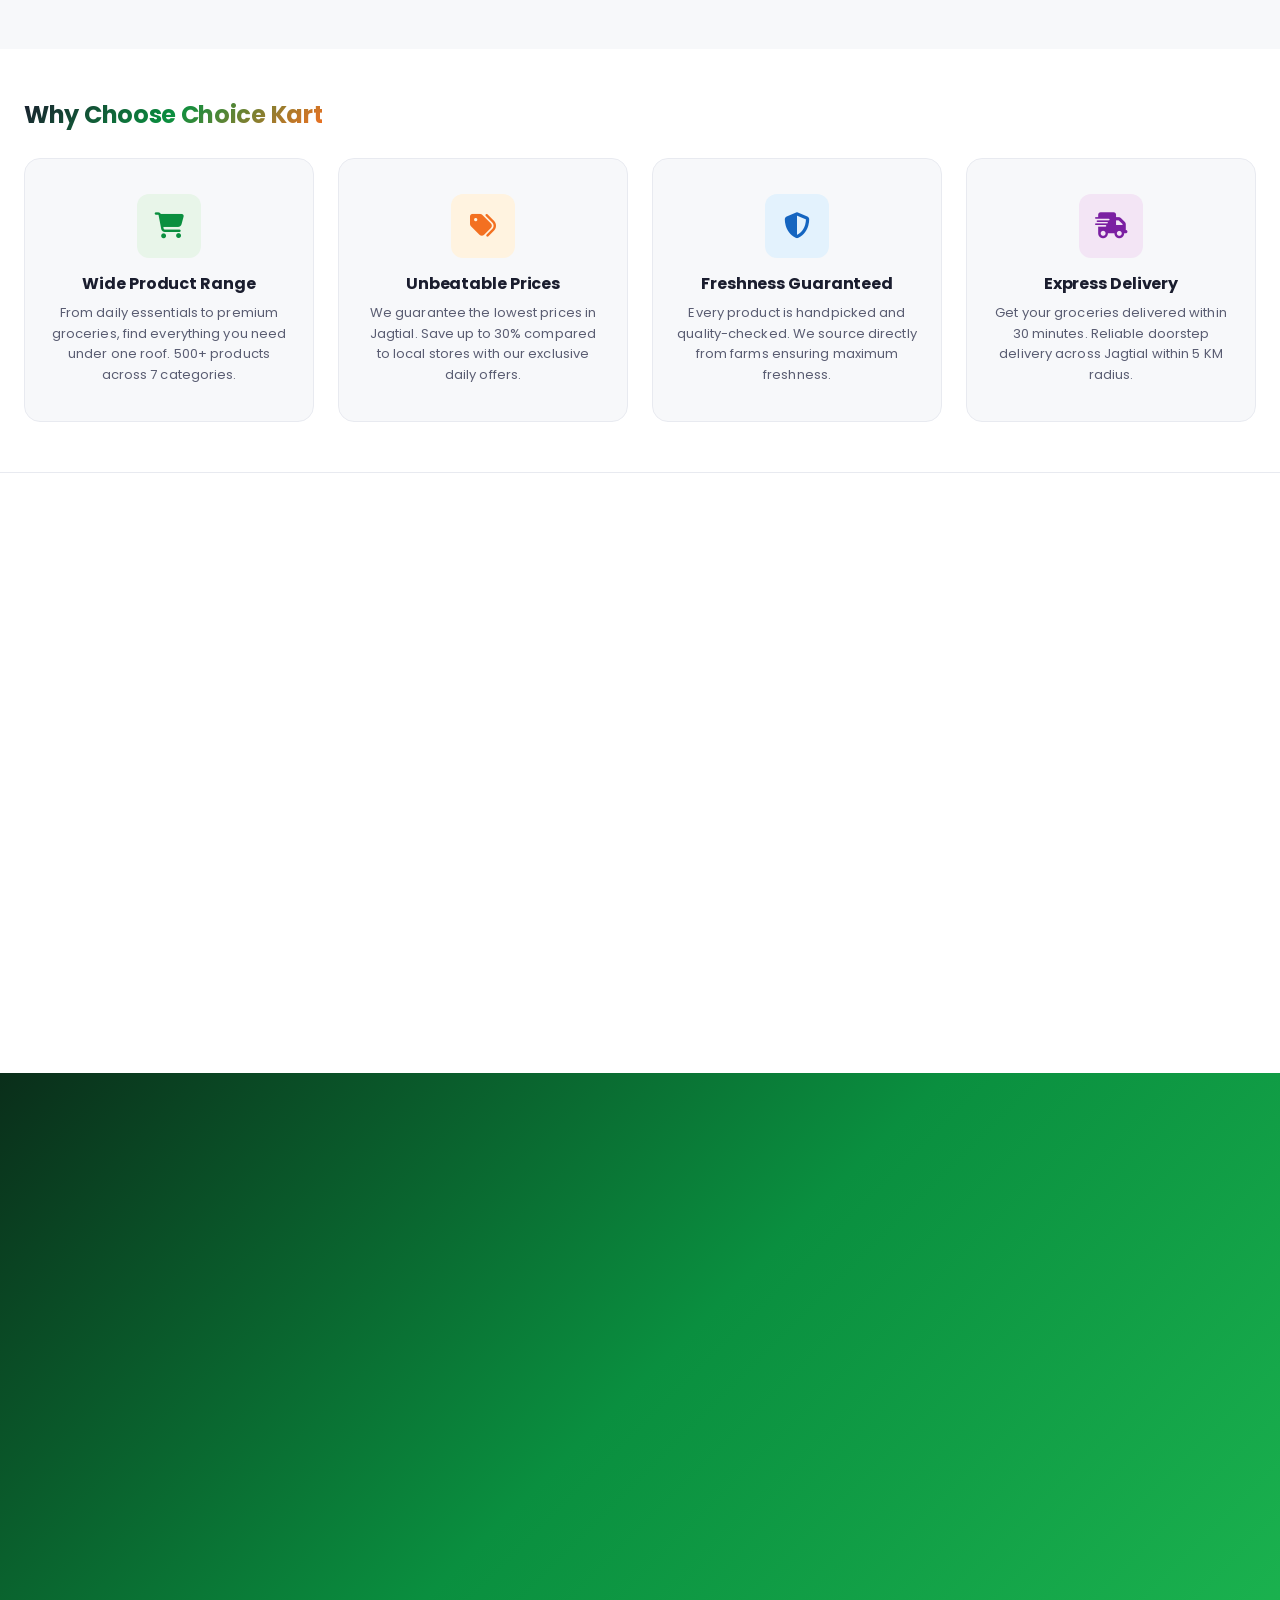
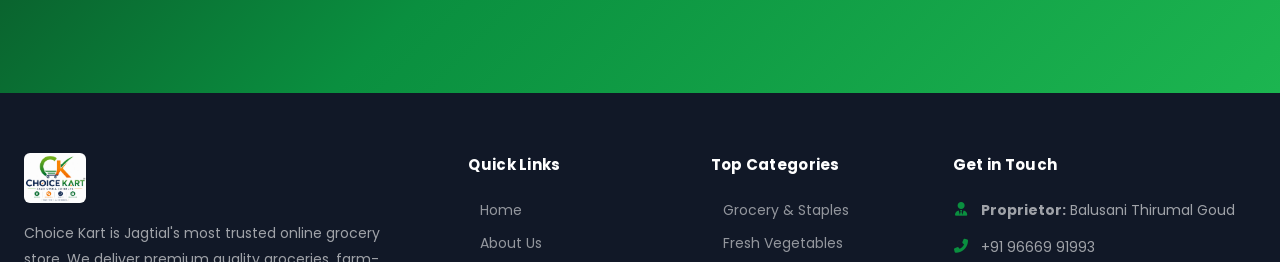
==== commit 63d905b8: "Move Launching Soon ABOVE the logo image - Badge is now a static element placed before the image in " ====
--- a/Website/index.html
+++ b/Website/index.html
@@ -148,7 +148,6 @@
                 </div>
             </div>
             <div class="hero-image">
-                <img src="assets/images/logo.jpeg" alt="Choice Kart - Fresh Groceries Delivered" loading="lazy" decoding="async">
                 <div class="hero-stats">
                     <div class="stat-icon"><i class="fas fa-rocket"></i></div>
                     <div class="stat-text">
@@ -156,6 +155,7 @@
                         <small>in Jagtial</small>
                     </div>
                 </div>
+                <img src="assets/images/logo.jpeg" alt="Choice Kart - Fresh Groceries Delivered" loading="lazy" decoding="async">
             </div>
         </div>
     </section>
--- a/Website/css/style.css
+++ b/Website/css/style.css
@@ -569,18 +569,14 @@
 }
 
 .hero-image .hero-stats {
-    position: absolute;
-    top: 10px;
-    right: 10px;
-    background: rgba(255,255,255,0.95);
-    padding: 6px 12px;
+    display: inline-flex;
+    align-items: center;
+    gap: 6px;
+    background: white;
+    padding: 6px 14px;
     border-radius: var(--radius-full);
     box-shadow: var(--shadow);
-    display: flex;
-    align-items: center;
-    gap: 6px;
-    z-index: 2;
-    backdrop-filter: blur(8px);
+    margin-bottom: 10px;
 }
 
 .hero-stats .stat-icon {
@@ -2056,11 +2052,6 @@
         font-size: 12px;
     }
     .hero-buttons { justify-content: center; }
-    .hero-image .hero-stats {
-        top: 5px;
-        right: 5px;
-        padding: 4px 8px;
-    }
     .hero-stats .stat-icon { width: 22px; height: 22px; font-size: 10px; }
     .hero-stats .stat-text strong { font-size: 10px; }
     .hero-stats .stat-text small { font-size: 8px; }
